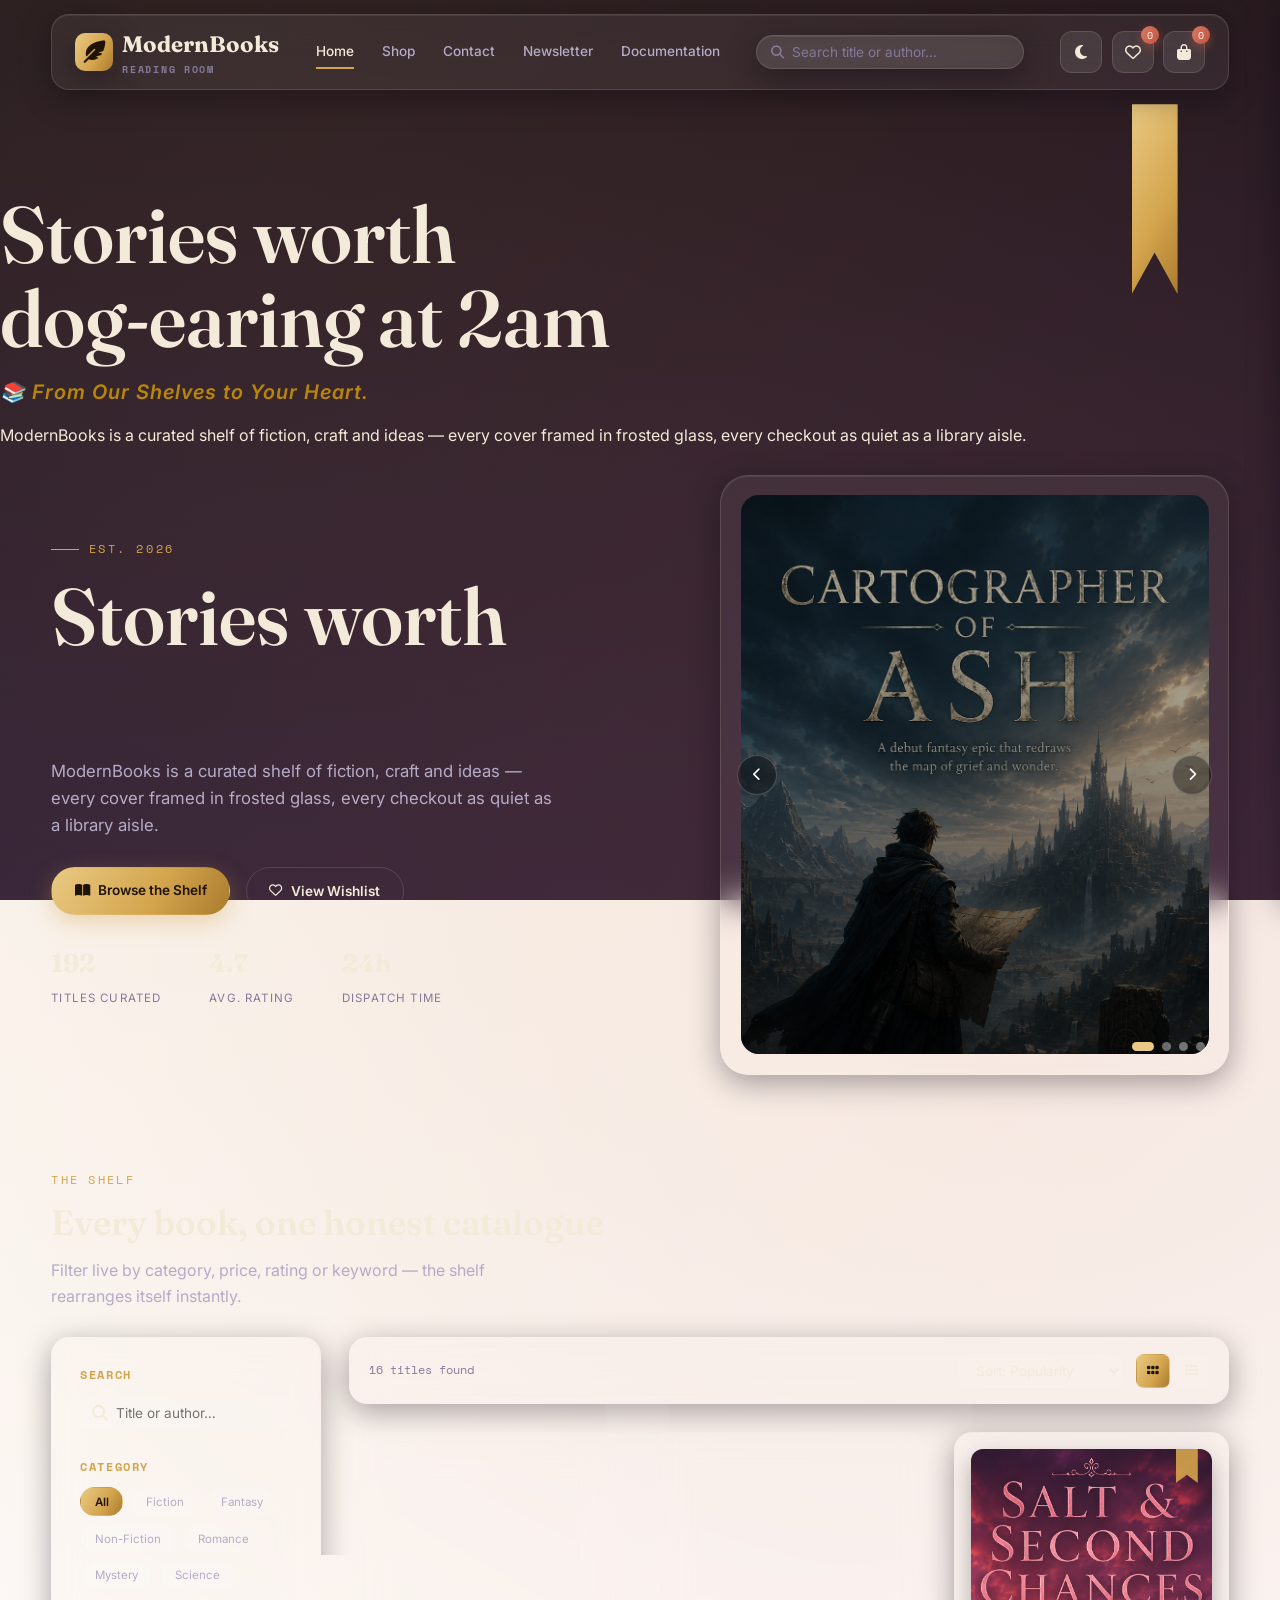
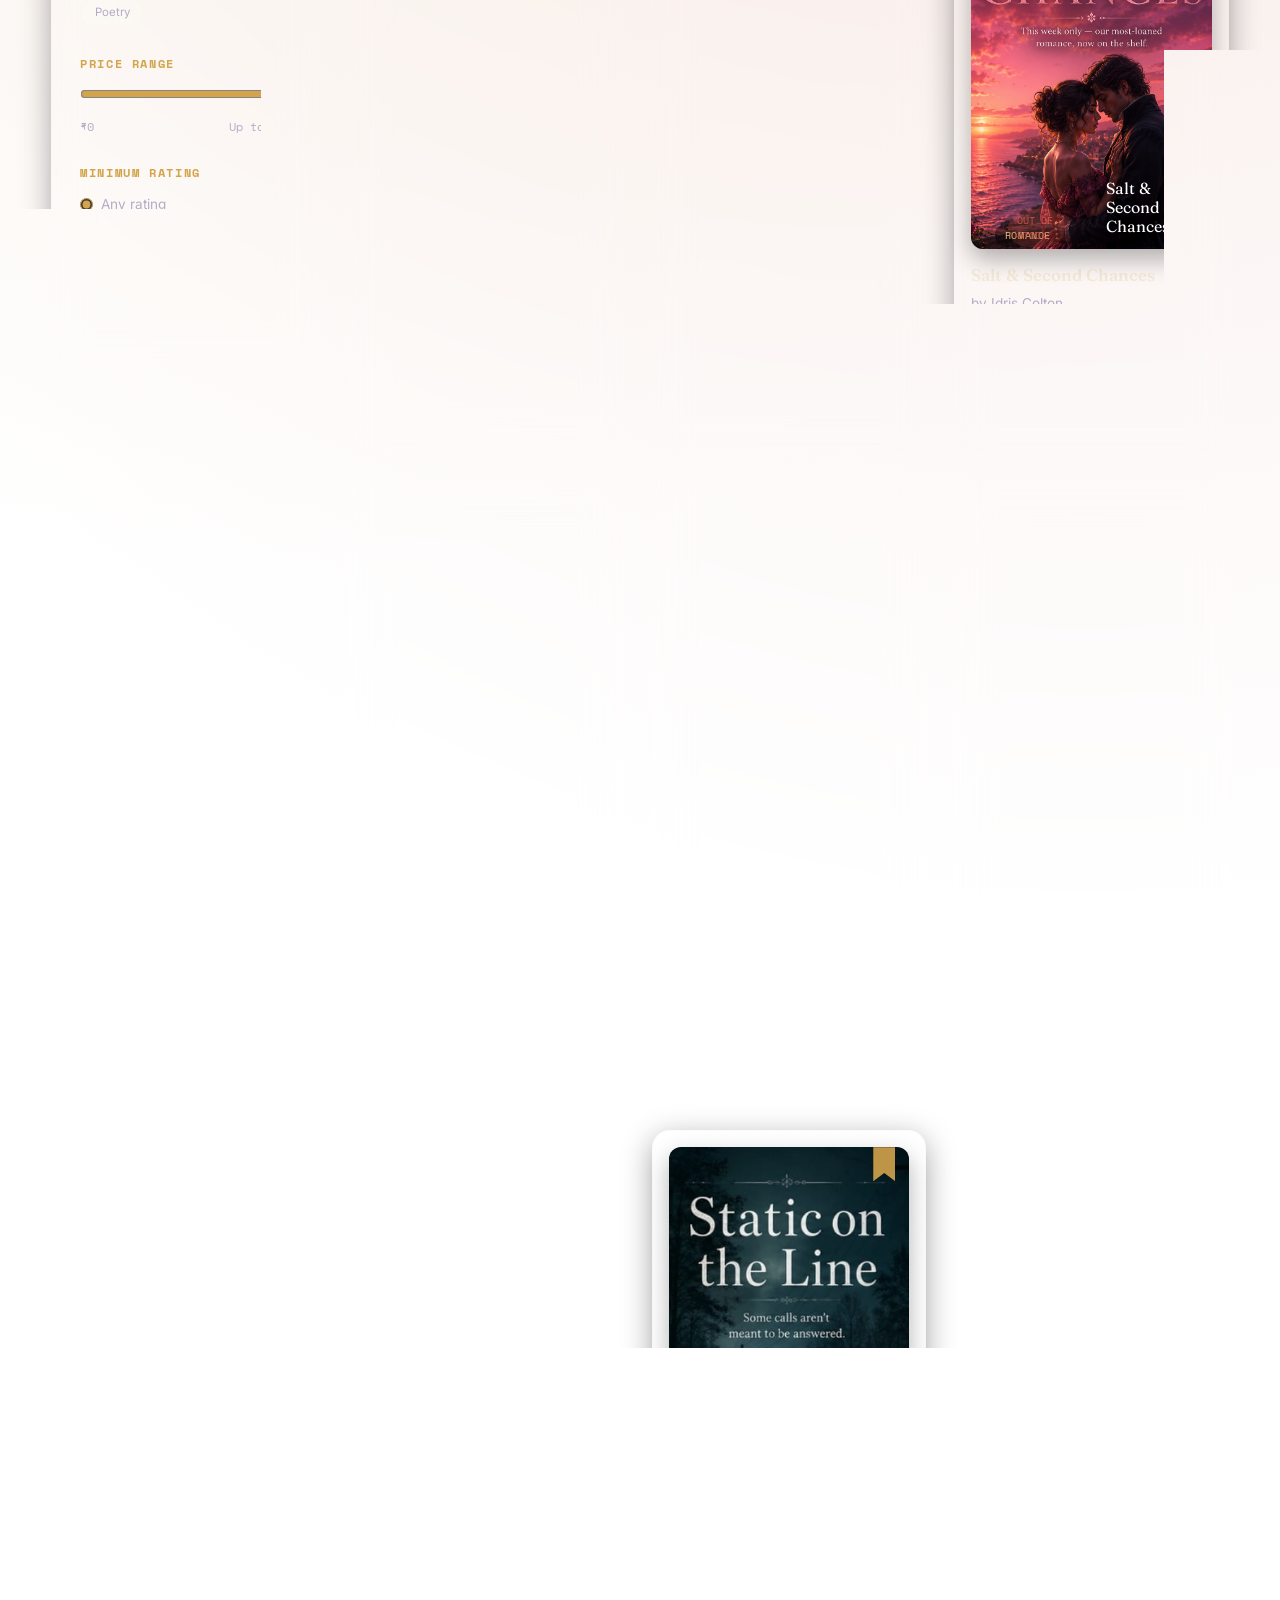
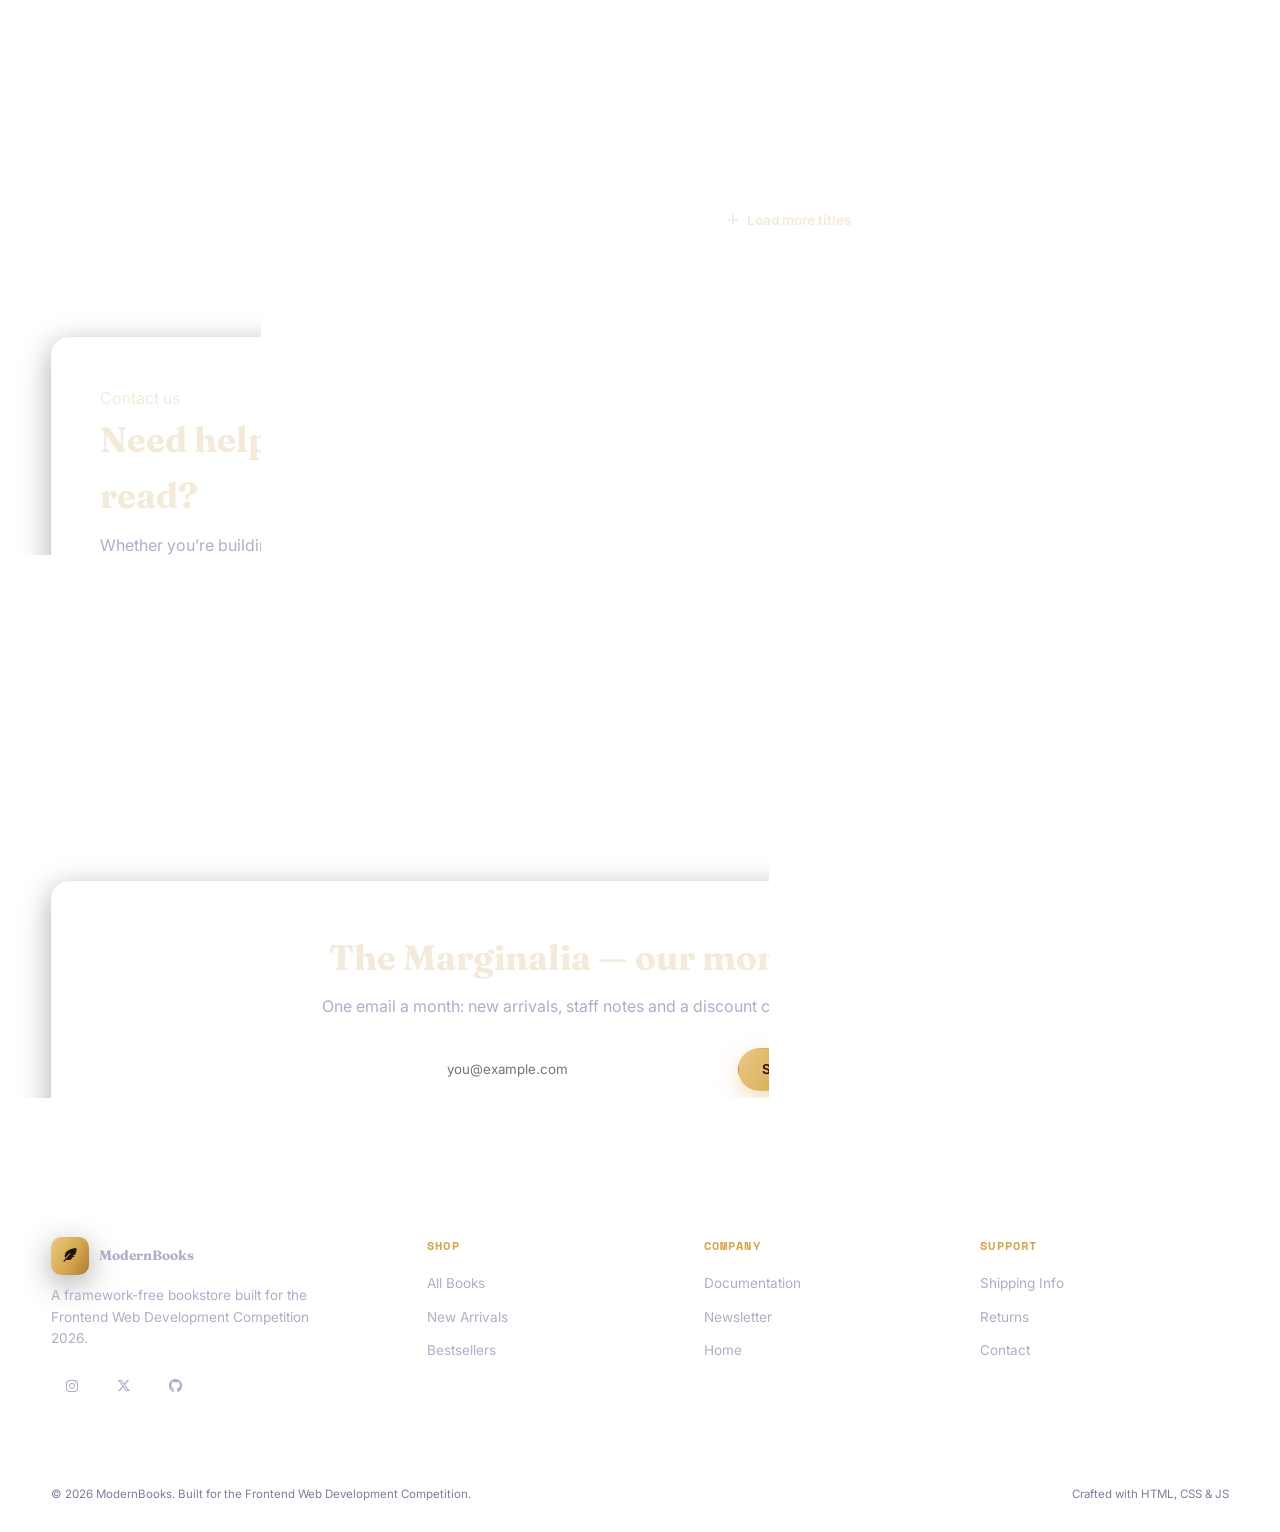
==== index.html @ f201eeb6 "Update index.html by modifying description section Removed a button and added a line break after the" ====
<!DOCTYPE html>
<html lang="en" data-theme="dark">
<head>
<meta charset="UTF-8" />
<meta name="viewport" content="width=device-width, initial-scale=1.0" />
<title>ModernBooks — Online Bookstore</title>
<meta name="description" content="ModernBooks — a glassmorphism-themed online bookstore built with HTML, CSS and JavaScript." />

<!-- Google Fonts & Font Awesome (the only permitted external assets) -->
<link rel="preconnect" href="https://fonts.googleapis.com" />
<link rel="stylesheet" href="https://cdnjs.cloudflare.com/ajax/libs/font-awesome/6.5.1/css/all.min.css" />

<link rel="stylesheet" href="css/style.css" />
<link rel="stylesheet" href="css/responsive.css" />
</head>
<body>

<!-- =========================================================
     HEADER & NAVIGATION
========================================================= -->
<header class="site-header">
  <div class="container nav-glass glass">
    <a href="index.html" class="brand">
      <span class="brand-mark"><i class="fa-solid fa-feather-pointed"></i></span>
      <span>
        ModernBooks
        <span class="brand-sub">Reading Room</span>
      </span>
    </a>

    <nav class="nav-links" aria-label="Primary">
      <a href="#hero" class="active">Home</a>
      <a href="#shop">Shop</a>
      <a href="#contact">Contact</a>
      <a href="#newsletter">Newsletter</a>
      <a href="about-project.html">Documentation</a>
    </nav>

    <form class="nav-search glass" role="search" id="navSearchForm">
      <button type="submit" aria-label="Search"><i class="fa-solid fa-magnifying-glass"></i></button>
      <input type="text" id="navSearchInput" placeholder="Search title or author…" aria-label="Search books" />
    </form>

    <div class="nav-actions">
      <button class="icon-btn" id="themeToggle" aria-label="Toggle dark or light theme" title="Toggle theme">
        <i class="fa-solid fa-moon"></i>
      </button>
      <button class="icon-btn" id="wishlistOpenBtn" aria-label="Open wishlist" title="Wishlist">
        <i class="fa-regular fa-heart"></i>
        <span class="badge-count" id="wishlistCount">0</span>
      </button>
      <button class="icon-btn" id="cartOpenBtn" aria-label="Open shopping cart" title="Cart">
        <i class="fa-solid fa-bag-shopping"></i>
        <span class="badge-count" id="cartCount">0</span>
      </button>
      <button class="hamburger" id="hamburgerBtn" aria-label="Toggle menu" aria-expanded="false">
        <span></span><span></span><span></span>
      </button>
    </div>
  </div>

  <nav class="mobile-menu glass container" id="mobileMenu" aria-label="Mobile">
    <a href="#hero">Home</a>
    <a href="#shop">Shop</a>
    <a href="#contact">Contact</a>
    <a href="#newsletter">Newsletter</a>
    <a href="about-project.html">Documentation</a>
  </nav>
</header>

<!-- =========================================================
     HERO SECTION
========================================================= -->
<section class="hero" id="hero">
  <div class="spine-ribbon" aria-hidden="true"></div>
     <div class="hero-content">
    <h1>Stories worth <br><span>dog-earing at 2am</span></h1>

    <p class="tagline">📚 From Our Shelves to Your Heart.</p>

    <p class="description">
        ModernBooks is a curated shelf of fiction, craft and ideas —
        every cover framed in frosted glass, every checkout as quiet
        as a library aisle.
    </p> <br>

</div>
  <div class="container hero-grid">
    <div class="hero-copy">
      <p class="hero-eyebrow">Est. 2026</p>
      <h1>Stories worth <span class="flip-word" id="flipWord">staying up for</span></h1>
      <p class="lede">ModernBooks is a curated shelf of fiction, craft and ideas — every cover framed in frosted glass, every checkout as quiet as a library aisle.</p>
      <div class="hero-ctas">
        <a href="#shop" class="btn btn-primary"><i class="fa-solid fa-book-open"></i> Browse the Shelf</a>
        <button class="btn btn-secondary" id="heroWishlistBtn"><i class="fa-regular fa-heart"></i> View Wishlist</button>
      </div>
      <div class="hero-stats">
        <div><strong id="statBooks">0</strong><span>Titles Curated</span></div>
        <div><strong>4.7</strong><span>Avg. Rating</span></div>
        <div><strong>24h</strong><span>Dispatch Time</span></div>
      </div>
    </div>

    <div class="hero-carousel glass" id="heroCarousel">
      <div class="carousel-track" id="carouselTrack"><!-- slides injected by script.js --></div>
      <button class="carousel-arrow prev" id="carouselPrev" aria-label="Previous slide"><i class="fa-solid fa-chevron-left"></i></button>
      <button class="carousel-arrow next" id="carouselNext" aria-label="Next slide"><i class="fa-solid fa-chevron-right"></i></button>
      <div class="carousel-dots" id="carouselDots"></div>
    </div>
  </div>
</section>

<!-- =========================================================
     SHOP — FILTERS + BOOK GRID
========================================================= -->
<section class="shop" id="shop">
  <div class="container">
    <div class="section-heading">
      <span class="eyebrow">The Shelf</span>
      <h2>Every book, one honest catalogue</h2>
      <p>Filter live by category, price, rating or keyword — the shelf rearranges itself instantly.</p>
    </div>

    <div class="shop-layout">
      <!-- FILTER SIDEBAR -->
      <aside class="filters glass" aria-label="Book filters">
        <div class="filter-group">
          <h4>Search</h4>
          <div class="filter-search">
            <i class="fa-solid fa-magnifying-glass"></i>
            <input type="text" id="filterSearch" placeholder="Title or author…" />
          </div>
        </div>

        <div class="filter-group">
          <h4>Category</h4>
          <div class="chip-list" id="categoryChips"><!-- injected --></div>
        </div>

        <div class="filter-group">
          <h4>Price Range</h4>
          <input type="range" id="priceRange" min="0" max="60" step="1" value="60" />
          <div class="range-row"><span>₹0</span><span id="priceRangeValue">Up to ₹60</span></div>
        </div>

        <div class="filter-group">
          <h4>Minimum Rating</h4>
          <div class="rating-filter" id="ratingFilter">
            <label><input type="radio" name="rating" value="0" checked /> Any rating</label>
            <label><input type="radio" name="rating" value="4" /> <span class="stars">★★★★</span>+ &amp; up</label>
            <label><input type="radio" name="rating" value="4.5" /> <span class="stars">★★★★</span>½+ &amp; up</label>
          </div>
        </div>

        <button class="btn btn-ghost btn-block" id="resetFiltersBtn"><i class="fa-solid fa-rotate-left"></i> Reset filters</button>
      </aside>

      <!-- BOOK RESULTS -->
      <div class="shop-results">
        <div class="shop-toolbar glass">
          <span class="results-count" id="resultsCount">0 titles found</span>
          <div style="display:flex; gap:0.8rem; align-items:center;">
            <select id="sortSelect" aria-label="Sort books">
              <option value="popular">Sort: Popularity</option>
              <option value="price-asc">Price: Low to High</option>
              <option value="price-desc">Price: High to Low</option>
              <option value="rating">Rating</option>
              <option value="title">Title A–Z</option>
            </select>
            <div class="view-toggle" role="group" aria-label="Grid or list view">
              <button id="gridViewBtn" class="active" aria-label="Grid view"><i class="fa-solid fa-grip"></i></button>
              <button id="listViewBtn" aria-label="List view"><i class="fa-solid fa-list"></i></button>
            </div>
          </div>
        </div>

        <div class="book-grid" id="bookGrid"><!-- book cards injected by script.js --></div>

        <div class="load-more-wrap">
          <button class="btn btn-secondary" id="loadMoreBtn"><i class="fa-solid fa-plus"></i> Load more titles</button>
        </div>
      </div>
    </div>
  </div>
</section>

<!-- =========================================================
     CONTACT US
========================================================= -->
<section class="contact-section container" id="contact">
  <div class="contact-card glass">
    <div class="contact-copy">
      <span class="eyebrow">Contact us</span>
      <h2>Need help finding your next read?</h2>
      <p>Whether you’re building a personal shelf or looking for a gift, our reading room team is happy to help.</p>
      <div class="contact-details">
        <div><i class="fa-solid fa-location-dot"></i><span>K R Puram, Bangalore</span></div>
        <div><i class="fa-solid fa-envelope"></i><span>hello@modernbooks.com</span></div>
        <div><i class="fa-solid fa-phone"></i><span>+91 98765 43210</span></div>
        <div><i class="fa-solid fa-clock"></i><span>Mon–Sat • 9am–9pm</span></div>
      </div>
    </div>

    <form class="contact-form" id="contactForm">
      <input type="text" name="name" placeholder="Your name" required />
      <input type="email" name="email" placeholder="Email address" required />
      <textarea name="message" rows="4" placeholder="Tell us what you’re looking for..." required></textarea>
      <button type="submit" class="btn btn-primary">Send message</button>
    </form>
  </div>
</section>

<!-- =========================================================
     NEWSLETTER
========================================================= -->
<section class="newsletter glass container" id="newsletter">
  <h2>The Marginalia — our monthly letter</h2>
  <p>One email a month: new arrivals, staff notes and a discount code. No spam, just paper.</p>
  <form class="newsletter-form" id="newsletterForm">
    <input type="email" required placeholder="you@example.com" aria-label="Email address" />
    <button type="submit" class="btn btn-primary">Subscribe</button>
  </form>
</section>

<!-- =========================================================
     BOOK PREVIEW MODAL
========================================================= -->
<div class="preview-backdrop" id="previewBackdrop" aria-hidden="true"></div>
<div class="preview-modal glass" id="previewModal" role="dialog" aria-modal="true" aria-labelledby="previewTitle" aria-hidden="true">
  <button class="preview-close" id="previewCloseBtn" aria-label="Close preview"><i class="fa-solid fa-xmark"></i></button>

  <div class="preview-shell">
    <div class="preview-book-wrap">
      <div class="preview-book" id="previewBook">
        <div class="preview-cover" id="previewCover">
          <span class="preview-chip">Interactive preview</span>
          <h3 id="previewTitle">Book Title</h3>
          <p id="previewAuthor">Author</p>
        </div>
        <div class="preview-page active" id="previewPage1">
          <p class="preview-label">Opening page</p>
          <h4 id="previewPageTitle1">A suspenseful start</h4>
          <p id="previewPageBody1">The chapter opens with a room, a candle, and a detail that will not stay in the past.</p>
        </div>
        <div class="preview-page" id="previewPage2">
          <p class="preview-label">Turn the page</p>
          <h4 id="previewPageTitle2">A turning point</h4>
          <p id="previewPageBody2">The tension rises as hidden motives meet the soft crackle of old floorboards.</p>
        </div>
        <div class="preview-page" id="previewPage3">
          <p class="preview-label">Final preview</p>
          <h4 id="previewPageTitle3">A memorable finish</h4>
          <p id="previewPageBody3">The closing lines leave a sense of wonder, longing and just enough mystery.</p>
        </div>
      </div>
    </div>

    <div class="preview-copy">
      <p class="eyebrow">Book flip preview</p>
      <h3 id="previewHeading">Preview your next read</h3>
      <p id="previewSummary">Tap “Turn the page” to see the story unfold in a cinematic page-turn animation.</p>
      <div class="preview-actions">
        <button class="btn btn-secondary" id="previewPrevBtn"><i class="fa-solid fa-arrow-left"></i> Previous</button>
        <button class="btn btn-primary" id="previewNextBtn"><i class="fa-solid fa-book-open"></i> Turn the page</button>
      </div>
    </div>
  </div>
</div>

<!-- =========================================================
     FOOTER
========================================================= -->
<footer class="site-footer">
  <div class="container">
    <div class="footer-grid">
      <div class="footer-brand">
        <a href="index.html" class="brand"><span class="brand-mark"><i class="fa-solid fa-feather-pointed"></i></span> ModernBooks</a>
        <p>A framework-free bookstore built for the Frontend Web Development Competition 2026.</p>
        <div class="footer-social">
          <a href="#" class="icon-btn" aria-label="Instagram"><i class="fa-brands fa-instagram"></i></a>
          <a href="#" class="icon-btn" aria-label="X / Twitter"><i class="fa-brands fa-x-twitter"></i></a>
          <a href="#" class="icon-btn" aria-label="GitHub"><i class="fa-brands fa-github"></i></a>
        </div>
      </div>
      <div>
        <h5>Shop</h5>
        <ul>
          <li><a href="#shop">All Books</a></li>
          <li><a href="#shop">New Arrivals</a></li>
          <li><a href="#shop">Bestsellers</a></li>
        </ul>
      </div>
      <div>
        <h5>Company</h5>
        <ul>
          <li><a href="about-project.html">Documentation</a></li>
          <li><a href="#newsletter">Newsletter</a></li>
          <li><a href="#hero">Home</a></li>
        </ul>
      </div>
      <div>
        <h5>Support</h5>
        <ul>
          <li><a href="#">Shipping Info</a></li>
          <li><a href="#">Returns</a></li>
          <li><a href="#">Contact</a></li>
        </ul>
      </div>
    </div>
    <div class="footer-bottom">
      <span>© 2026 ModernBooks. Built for the Frontend Web Development Competition.</span>
      <span>Crafted with HTML, CSS &amp; JS</span>
    </div>
  </div>
</footer>

<!-- =========================================================
     CART / WISHLIST DRAWER
========================================================= -->
<div class="overlay" id="overlay"></div>

<aside class="drawer glass" id="trayDrawer" aria-label="Cart and wishlist tray">
  <div class="drawer-head">
    <h3 id="drawerTitle">Your Cart</h3>
    <button class="icon-btn" id="drawerCloseBtn" aria-label="Close tray"><i class="fa-solid fa-xmark"></i></button>
  </div>
  <div class="drawer-tabs">
    <button id="cartTabBtn" class="active" data-tab="cart"><i class="fa-solid fa-bag-shopping"></i> Cart</button>
    <button id="wishlistTabBtn" data-tab="wishlist"><i class="fa-regular fa-heart"></i> Wishlist</button>
  </div>
  <div class="drawer-body" id="drawerBody"><!-- injected --></div>
  <div class="drawer-footer" id="cartFooter">
    <div class="ledger-row"><span>Subtotal</span><span id="cartSubtotal">₹0.00</span></div>
    <div class="ledger-row"><span>Discount</span><span id="cartDiscount">−₹0.00</span></div>
    <div class="ledger-row total"><span>Total</span><span id="cartTotal">₹0.00</span></div>
    <button class="btn btn-primary btn-block" id="checkoutBtn"><i class="fa-solid fa-lock"></i> Checkout</button>
  </div>
</aside>

<!-- =========================================================
     TOASTS & SCROLL TO TOP
========================================================= -->
<div class="toast-stack" id="toastStack" aria-live="polite"></div>

<button class="scroll-top" id="scrollTopBtn" aria-label="Scroll to top"><i class="fa-solid fa-arrow-up"></i></button>

<script src="js/script.js"></script>
</body>
</html>
---- css/style.css ----
/* =====================================================================
   MODERNBOOKS — style.css
   Master stylesheet: design tokens, base layout, and all components.
   Theme concept: "The Night Reading Room" — a velvety, lamplit library
   rendered in frosted glass, with a gold foil-stamped ledger accent.
   ===================================================================== */

/* ---------------------------------------------------------------------
   1. FONTS
   Fraunces  -> display serif, carries the "bookish" personality
   Inter     -> body copy, quiet and legible
   Space Mono-> utility face for prices, labels, ledger-style data
--------------------------------------------------------------------- */
@import url('https://fonts.googleapis.com/css2?family=Fraunces:opsz,wght@9..144,300;9..144,500;9..144,600;9..144,700;9..144,900&family=Inter:wght@400;500;600;700&family=Space+Mono:wght@400;700&display=swap');

/* ---------------------------------------------------------------------
   2. ROOT VARIABLES — DARK THEME (default: "Night Reading Room")
--------------------------------------------------------------------- */
:root {
  /* -- Palette -- */
  --clr-bg-0: #120c1a;
  --clr-bg-1: #1c1329;
  --clr-bg-2: #261a38;
  --clr-surface: rgba(255, 255, 255, 0.055);
  --clr-surface-strong: rgba(255, 255, 255, 0.09);
  --clr-border: rgba(243, 234, 217, 0.14);
  --clr-ink: #f3ead9;
  --clr-ink-dim: #b6abc7;
  --clr-ink-faint: #85799a;
  --clr-gold: #d3a44c;
  --clr-gold-soft: #e9c983;
  --clr-rose: #c1543f;
  --clr-teal: #5b9c92;
  --clr-danger: #d1544a;
  --clr-success: #6fae7c;

  /* -- Gradients -- */
  --grad-ambient: radial-gradient(circle at 15% 0%, rgba(211, 164, 76, 0.14), transparent 45%),
                   radial-gradient(circle at 85% 20%, rgba(193, 84, 63, 0.12), transparent 40%),
                   linear-gradient(180deg, var(--clr-bg-0), var(--clr-bg-1) 45%, var(--clr-bg-2));
  --grad-gold: linear-gradient(120deg, var(--clr-gold-soft), var(--clr-gold) 60%, #a97b2e);
  --grad-rose: linear-gradient(120deg, #d97a63, var(--clr-rose));

  /* -- Typography scale -- */
  --font-display: 'Fraunces', 'Georgia', serif;
  --font-body: 'Inter', system-ui, sans-serif;
  --font-mono: 'Space Mono', monospace;

  --fs-hero: clamp(2.6rem, 5vw + 1rem, 5rem);
  --fs-h1: clamp(2rem, 3vw + 1rem, 3rem);
  --fs-h2: clamp(1.5rem, 2vw + 0.8rem, 2.2rem);
  --fs-h3: 1.25rem;
  --fs-body: 1rem;
  --fs-small: 0.85rem;
  --fs-xs: 0.72rem;

  /* -- Spacing & shape -- */
  --space-xs: 0.5rem;
  --space-sm: 1rem;
  --space-md: 1.75rem;
  --space-lg: 3rem;
  --space-xl: 5.5rem;
  --radius-sm: 10px;
  --radius-md: 18px;
  --radius-lg: 28px;

  /* -- Glass & shadow -- */
  --glass-blur: blur(18px);
  --shadow-soft: 0 8px 30px rgba(8, 4, 14, 0.35);
  --shadow-lift: 0 18px 50px rgba(8, 4, 14, 0.5);
  --shadow-inset: inset 0 1px 0 rgba(255, 255, 255, 0.08);

  --ease-out: cubic-bezier(0.16, 1, 0.3, 1);
  --transition-base: 0.35s var(--ease-out);
}

/* ---------------------------------------------------------------------
   3. LIGHT THEME — "Reading Room by Day"
   Activated via [data-theme="light"] on <html>, toggled in script.js
--------------------------------------------------------------------- */
[data-theme='light'] {
  --clr-bg-0: #f7f0df;
  --clr-bg-1: #f2e8d0;
  --clr-bg-2: #ecdfc0;
  --clr-surface: rgba(255, 255, 255, 0.55);
  --clr-surface-strong: rgba(255, 255, 255, 0.8);
  --clr-border: rgba(42, 30, 20, 0.14);
  --clr-ink: #251a2e;
  --clr-ink-dim: #5d5268;
  --clr-ink-faint: #85799a;
  --clr-gold: #a97b2e;
  --clr-gold-soft: #c99a44;
  --clr-rose: #a3402c;
  --clr-teal: #386962;
  --grad-ambient: radial-gradient(circle at 15% 0%, rgba(169, 123, 46, 0.16), transparent 45%),
                   radial-gradient(circle at 85% 20%, rgba(163, 64, 44, 0.12), transparent 40%),
                   linear-gradient(180deg, var(--clr-bg-0), var(--clr-bg-1) 45%, var(--clr-bg-2));
  --shadow-soft: 0 8px 30px rgba(90, 70, 40, 0.15);
  --shadow-lift: 0 18px 50px rgba(90, 70, 40, 0.22);
  --shadow-inset: inset 0 1px 0 rgba(255, 255, 255, 0.6);
}

/* ---------------------------------------------------------------------
   4. RESET & BASE
--------------------------------------------------------------------- */
*, *::before, *::after { box-sizing: border-box; margin: 0; padding: 0; }

html { scroll-behavior: smooth; }

@media (prefers-reduced-motion: reduce) {
  html { scroll-behavior: auto; }
  *, *::before, *::after { animation-duration: 0.001ms !important; animation-iteration-count: 1 !important; transition-duration: 0.001ms !important; }
}

body {
  font-family: var(--font-body);
  background: var(--grad-ambient) fixed;
  color: var(--clr-ink);
  min-height: 100vh;
  line-height: 1.6;
  transition: background var(--transition-base), color var(--transition-base);
  overflow-x: hidden;
}

img { max-width: 100%; display: block; }
a { color: inherit; text-decoration: none; }
ul { list-style: none; }
button, input, select { font-family: inherit; color: inherit; }
button { cursor: pointer; }

:focus-visible {
  outline: 2px solid var(--clr-gold-soft);
  outline-offset: 3px;
  border-radius: 4px;
}

.container {
  width: min(1280px, 92vw);
  margin-inline: auto;
}

.section-heading {
  display: flex;
  flex-direction: column;
  gap: 0.4rem;
  margin-bottom: var(--space-md);
}

.section-heading .eyebrow {
  font-family: var(--font-mono);
  font-size: var(--fs-xs);
  letter-spacing: 0.2em;
  text-transform: uppercase;
  color: var(--clr-gold);
}

.section-heading h2 {
  font-family: var(--font-display);
  font-size: var(--fs-h2);
  font-weight: 600;
}

.section-heading p { color: var(--clr-ink-dim); max-width: 46ch; }

/* ---------------------------------------------------------------------
   5. GLASS CARD — reusable frosted-glass wrapper
--------------------------------------------------------------------- */
.glass {
  background: var(--clr-surface);
  backdrop-filter: var(--glass-blur);
  -webkit-backdrop-filter: var(--glass-blur);
  border: 1px solid var(--clr-border);
  border-radius: var(--radius-md);
  box-shadow: var(--shadow-soft), var(--shadow-inset);
}

/* ---------------------------------------------------------------------
   6. BUTTONS
--------------------------------------------------------------------- */
.btn {
  display: inline-flex;
  align-items: center;
  justify-content: center;
  gap: 0.5rem;
  padding: 0.75rem 1.4rem;
  border-radius: 999px;
  font-family: var(--font-body);
  font-weight: 600;
  font-size: var(--fs-small);
  border: 1px solid transparent;
  transition: transform var(--transition-base), box-shadow var(--transition-base), background var(--transition-base);
  white-space: nowrap;
}
.btn:active { transform: scale(0.96); }

.btn-primary {
  background: var(--grad-gold);
  color: #201304;
  box-shadow: 0 8px 22px rgba(211, 164, 76, 0.35);
}
.btn-primary:hover { transform: translateY(-2px); box-shadow: 0 14px 30px rgba(211, 164, 76, 0.45); }

.btn-secondary {
  background: transparent;
  border-color: var(--clr-border);
  color: var(--clr-ink);
}
.btn-secondary:hover { background: var(--clr-surface-strong); transform: translateY(-2px); }

.btn-ghost {
  background: var(--clr-surface);
  border-color: var(--clr-border);
  color: var(--clr-ink-dim);
  padding: 0.6rem 1rem;
}
.btn-ghost:hover { color: var(--clr-ink); }

.btn-block { width: 100%; }
.btn-sm { padding: 0.5rem 0.9rem; font-size: var(--fs-xs); }

/* ---------------------------------------------------------------------
   7. HEADER & NAVIGATION
--------------------------------------------------------------------- */
.site-header {
  position: sticky;
  top: 0;
  z-index: 500;
  padding-block: 0.9rem;
}

.nav-glass {
  display: flex;
  align-items: center;
  justify-content: space-between;
  gap: var(--space-md);
  padding: 0.7rem 1.4rem;
}

.brand {
  display: flex;
  align-items: center;
  gap: 0.6rem;
  font-family: var(--font-display);
  font-size: 1.4rem;
  font-weight: 700;
}

.brand .brand-mark {
  width: 38px;
  height: 38px;
  border-radius: 10px;
  background: var(--grad-gold);
  display: grid;
  place-items: center;
  color: #201304;
  box-shadow: var(--shadow-soft);
}

.brand .brand-sub {
  display: block;
  font-family: var(--font-mono);
  font-size: 0.6rem;
  letter-spacing: 0.18em;
  color: var(--clr-ink-faint);
  text-transform: uppercase;
}

.nav-links {
  display: flex;
  gap: var(--space-md);
  font-size: var(--fs-small);
  font-weight: 500;
}

.nav-links a {
  position: relative;
  color: var(--clr-ink-dim);
  transition: color var(--transition-base);
}
.nav-links a::after {
  content: '';
  position: absolute;
  left: 0; bottom: -6px;
  width: 0; height: 2px;
  background: var(--clr-gold);
  transition: width var(--transition-base);
}
.nav-links a:hover,
.nav-links a.active { color: var(--clr-ink); }
.nav-links a:hover::after,
.nav-links a.active::after { width: 100%; }

.nav-search {
  display: flex;
  align-items: center;
  gap: 0.5rem;
  padding: 0.5rem 0.9rem;
  border-radius: 999px;
  background: var(--clr-surface-strong);
  border: 1px solid var(--clr-border);
  min-width: 200px;
}
.nav-search input {
  background: transparent;
  border: none;
  outline: none;
  color: var(--clr-ink);
  font-size: var(--fs-small);
  width: 100%;
}
.nav-search input::placeholder { color: var(--clr-ink-faint); }
.nav-search button { background: none; border: none; color: var(--clr-ink-faint); }

.nav-actions { display: flex; align-items: center; gap: 0.6rem; }

.icon-btn {
  position: relative;
  width: 42px; height: 42px;
  border-radius: 12px;
  display: grid;
  place-items: center;
  background: var(--clr-surface-strong);
  border: 1px solid var(--clr-border);
  color: var(--clr-ink);
  font-size: 1rem;
  transition: transform var(--transition-base), background var(--transition-base);
}
.icon-btn:hover { transform: translateY(-2px); background: var(--clr-surface); }

.badge-count {
  position: absolute;
  top: -6px; right: -6px;
  min-width: 18px; height: 18px;
  border-radius: 999px;
  background: var(--grad-rose);
  color: #fff;
  font-family: var(--font-mono);
  font-size: 0.62rem;
  display: grid;
  place-items: center;
  padding: 0 4px;
  box-shadow: 0 4px 10px rgba(193, 84, 63, 0.45);
}

.hamburger {
  display: none;
  flex-direction: column;
  gap: 5px;
  width: 42px; height: 42px;
  border-radius: 12px;
  background: var(--clr-surface-strong);
  border: 1px solid var(--clr-border);
  align-items: center;
  justify-content: center;
}
.hamburger span {
  display: block;
  width: 20px; height: 2px;
  background: var(--clr-ink);
  transition: transform var(--transition-base), opacity var(--transition-base);
}
.hamburger.open span:nth-child(1) { transform: translateY(7px) rotate(45deg); }
.hamburger.open span:nth-child(2) { opacity: 0; }
.hamburger.open span:nth-child(3) { transform: translateY(-7px) rotate(-45deg); }

.mobile-menu {
  display: none;
  flex-direction: column;
  gap: var(--space-sm);
  padding: var(--space-md);
  margin-top: 0.6rem;
}
.mobile-menu.open { display: flex; }
.mobile-menu a { padding: 0.5rem 0; border-bottom: 1px solid var(--clr-border); }

/* ---------------------------------------------------------------------
   8. HERO — includes the signature "spine ribbon" scroll marker
--------------------------------------------------------------------- */
.hero {
  position: relative;
  padding-block: var(--space-xl) var(--space-lg);
  overflow: hidden;
}
.tagline{
    font-size: 20px;
    color: #b8860b;
    font-style: italic;
    font-weight: 600;
    margin: 15px 0;
    letter-spacing: 1px;
}

.spine-ribbon {
  position: absolute;
  top: 0; right: 8%;
  width: 46px;
  height: 190px;
  background: var(--grad-gold);
  clip-path: polygon(0 0, 100% 0, 100% 100%, 50% 78%, 0 100%);
  box-shadow: var(--shadow-lift);
  animation: ribbonSway 6s var(--ease-out) infinite;
  transform-origin: top center;
}
@keyframes ribbonSway {
  0%, 100% { transform: rotate(-2deg); }
  50% { transform: rotate(2deg); }
}

.hero-grid {
  display: grid;
  grid-template-columns: 1.1fr 0.9fr;
  gap: var(--space-lg);
  align-items: center;
}

.hero-eyebrow {
  font-family: var(--font-mono);
  font-size: var(--fs-xs);
  letter-spacing: 0.22em;
  text-transform: uppercase;
  color: var(--clr-gold);
  display: flex;
  align-items: center;
  gap: 0.6rem;
  margin-bottom: var(--space-sm);
}
.hero-eyebrow::before {
  content: '';
  width: 28px; height: 1px;
  background: var(--clr-gold);
}

.hero h1 {
  font-family: var(--font-display);
  font-size: var(--fs-hero);
  font-weight: 600;
  line-height: 1.05;
  margin-bottom: var(--space-sm);
}

.hero h1 .flip-word {
  display: inline-block;
  color: var(--clr-gold);
  font-style: italic;
  font-weight: 500;
  position: relative;
}

.hero p.lede {
  color: var(--clr-ink-dim);
  max-width: 46ch;
  font-size: 1.05rem;
  margin-bottom: var(--space-md);
}

.hero-ctas { display: flex; gap: 1rem; flex-wrap: wrap; margin-bottom: var(--space-md); }

.hero-stats {
  display: flex;
  gap: var(--space-lg);
}
.hero-stats div strong {
  display: block;
  font-family: var(--font-display);
  font-size: 1.6rem;
  color: var(--clr-ink);
}
.hero-stats div span {
  font-size: var(--fs-xs);
  color: var(--clr-ink-faint);
  text-transform: uppercase;
  letter-spacing: 0.1em;
}

/* Hero carousel */
.hero-carousel {
  position: relative;
  height: 600px;
  border-radius: var(--radius-lg);
  overflow: hidden;
  padding: 1.2rem;
}

.carousel-track {
  position: relative;
  height: 100%;
  width: 100%;
}

.carousel-slide {
  position: absolute;
  inset: 0;
  display: flex;
  flex-direction: column;
  justify-content: flex-end;
  padding: var(--space-md);
  border-radius: var(--radius-md);
  opacity: 0;
  transform: scale(1.04);
  transition: opacity 0.8s var(--ease-out), transform 0.8s var(--ease-out);
  pointer-events: none;
  overflow: hidden;
}
.carousel-slide::before {
  content: '';
  position: absolute;
  inset: 0;
  background: linear-gradient(180deg, rgba(0,0,0,0.16), rgba(0,0,0,0.72));
  pointer-events: none;
  z-index: 1;
}
.carousel-slide img.carousel-image {
  position: absolute;
  inset: 0;
  width: 100%;
  height: 100%;
  object-fit: cover;
  z-index: 0;
}
.carousel-slide.active { opacity: 1; transform: scale(1); pointer-events: auto; }

.carousel-slide .promo-tag {
  align-self: flex-start;
  font-family: var(--font-mono);
  font-size: var(--fs-xs);
  background: rgba(0,0,0,0.35);
  color: var(--clr-gold-soft);
  padding: 0.3rem 0.7rem;
  border-radius: 999px;
  margin-bottom: auto;
}

.carousel-slide h3 {
  font-family: var(--font-display);
  font-size: 1.8rem;
  color: #fff;
  text-shadow: 0 4px 20px rgba(0,0,0,0.5);
}
.carousel-slide p { color: rgba(255,255,255,0.85); font-size: var(--fs-small); max-width: 34ch; }

.carousel-dots {
  position: absolute;
  bottom: 1.4rem; right: 1.4rem;
  display: flex;
  gap: 0.5rem;
  z-index: 5;
}
.carousel-dots button {
  width: 9px; height: 9px;
  border-radius: 50%;
  background: rgba(255,255,255,0.4);
  border: none;
}
.carousel-dots button.active { background: var(--clr-gold-soft); width: 22px; border-radius: 6px; }

.carousel-arrow {
  position: absolute;
  top: 50%; translate: 0 -50%;
  width: 40px; height: 40px;
  border-radius: 50%;
  background: rgba(0,0,0,0.35);
  color: #fff;
  border: 1px solid rgba(255,255,255,0.2);
  display: grid;
  place-items: center;
  z-index: 5;
}
.carousel-arrow.prev { left: 1rem; }
.carousel-arrow.next { right: 1rem; }
.carousel-arrow:hover { background: rgba(0,0,0,0.55); }

/* ---------------------------------------------------------------------
   9. SHOP SECTION — filters + book grid
--------------------------------------------------------------------- */
.shop {
  padding-block: var(--space-lg);
}

.shop-layout {
  display: grid;
  grid-template-columns: 270px 1fr;
  gap: var(--space-md);
  align-items: start;
}

.filters {
  position: sticky;
  top: 100px;
  padding: var(--space-md);
  display: flex;
  flex-direction: column;
  gap: var(--space-md);
}

.filter-group h4 {
  font-family: var(--font-mono);
  font-size: var(--fs-xs);
  letter-spacing: 0.14em;
  text-transform: uppercase;
  color: var(--clr-gold);
  margin-bottom: 0.7rem;
}

.filter-search {
  display: flex;
  align-items: center;
  gap: 0.5rem;
  background: var(--clr-surface-strong);
  border: 1px solid var(--clr-border);
  border-radius: 10px;
  padding: 0.5rem 0.7rem;
}
.filter-search input { background: none; border: none; outline: none; width: 100%; font-size: var(--fs-small); }

.chip-list { display: flex; flex-wrap: wrap; gap: 0.5rem; }
.chip {
  padding: 0.4rem 0.85rem;
  border-radius: 999px;
  font-size: var(--fs-xs);
  border: 1px solid var(--clr-border);
  background: var(--clr-surface-strong);
  color: var(--clr-ink-dim);
  transition: var(--transition-base);
}
.chip:hover { color: var(--clr-ink); }
.chip.active { background: var(--grad-gold); color: #201304; border-color: transparent; font-weight: 600; }

.range-row { display: flex; justify-content: space-between; font-family: var(--font-mono); font-size: var(--fs-xs); color: var(--clr-ink-dim); margin-top: 0.5rem; }

input[type='range'] {
  width: 100%;
  accent-color: var(--clr-gold);
}

.rating-filter { display: flex; flex-direction: column; gap: 0.4rem; }
.rating-filter label { display: flex; align-items: center; gap: 0.5rem; font-size: var(--fs-small); color: var(--clr-ink-dim); cursor: pointer; }
.rating-filter input { accent-color: var(--clr-gold); }
.rating-filter .stars { color: var(--clr-gold); font-size: 0.75rem; }

.shop-toolbar {
  display: flex;
  align-items: center;
  justify-content: space-between;
  padding: 0.9rem 1.2rem;
  margin-bottom: var(--space-md);
  flex-wrap: wrap;
  gap: 0.8rem;
}
.shop-toolbar select {
  background: var(--clr-surface-strong);
  border: 1px solid var(--clr-border);
  border-radius: 10px;
  padding: 0.5rem 0.8rem;
  font-size: var(--fs-small);
}
.results-count { font-family: var(--font-mono); font-size: var(--fs-xs); color: var(--clr-ink-faint); }

.view-toggle { display: flex; gap: 0.3rem; }
.view-toggle button {
  width: 34px; height: 34px;
  border-radius: 8px;
  border: 1px solid var(--clr-border);
  background: var(--clr-surface-strong);
  display: grid; place-items: center;
}
.view-toggle button.active { background: var(--grad-gold); color: #201304; }

.book-grid {
  display: grid;
  grid-template-columns: repeat(auto-fill, minmax(230px, 1fr));
  gap: var(--space-md);
}
.book-grid.list-view { grid-template-columns: 1fr; }

/* Book card — the "shelved book" object, folded-corner bookmark = signature motif echoed */
.book-card {
  position: relative;
  display: flex;
  flex-direction: column;
  padding: 1rem;
  transition: transform var(--transition-base), box-shadow var(--transition-base), filter var(--transition-base);
  animation: cardIn 0.5s var(--ease-out) both;
  transform-style: preserve-3d;
  cursor: pointer;
}
.book-card:hover {
  transform: translateY(-8px) rotateX(6deg) rotateY(-8deg);
  box-shadow: var(--shadow-lift);
  filter: saturate(1.08);
}
.book-card.is-activated {
  transform: translateY(-6px) translateX(8px) rotateY(-12deg) scale(1.01);
}
.book-card::before {
  content: '';
  position: absolute;
  inset: 0;
  border-radius: inherit;
  background: linear-gradient(135deg, rgba(255,255,255,0.12), transparent 45%);
  pointer-events: none;
  opacity: 0.7;
}

@keyframes cardIn {
  from { opacity: 0; transform: translateY(16px); }
  to { opacity: 1; transform: translateY(0); }
}

.book-cover {
  position: relative;
  border-radius: 12px;
  height: 400px;
  display: flex;
  align-items: flex-end;
  padding: 0.8rem;
  margin-bottom: 0.8rem;
  overflow: hidden;
  box-shadow: 0 10px 25px rgba(0,0,0,0.3);
  transition: transform 0.35s var(--ease-out), box-shadow 0.35s var(--ease-out);
}
.book-cover::before {
  content: '';
  position: absolute;
  inset: 0;
  background: linear-gradient(180deg, rgba(0,0,0,0.06), rgba(0,0,0,0.55));
  pointer-events: none;
  z-index: 0;
}
.book-cover img.book-cover-image {
  position: absolute;
  inset: 0;
  width: 100%;
  height: 100%;
  object-fit: cover;
  z-index: 0;
}
.book-card:hover .book-cover {
  transform: translateZ(12px) rotate(-2deg);
  box-shadow: 0 16px 40px rgba(0,0,0,0.35);
}
.book-card.is-activated .book-cover {
  transform: translateX(12px) rotate(-6deg) scale(1.03);
}
.book-cover::after {
  content: '';
  position: absolute;
  top: 0; right: 14px;
  width: 22px; height: 34px;
  background: var(--clr-gold);
  clip-path: polygon(0 0, 100% 0, 100% 100%, 50% 76%, 0 100%);
  opacity: 0.9;
  z-index: 1;
}
.book-cover .book-category,
.book-cover .stock-flag,
.book-cover .cover-title {
  position: relative;
  z-index: 2;
}
.book-cover .cover-title {
  font-family: var(--font-display);
  color: #fff;
  font-size: 1rem;
  line-height: 1.2;
  text-shadow: 0 3px 12px rgba(0,0,0,0.6);
}

.book-category {
  position: absolute;
  top: 0.7rem; left: 0.7rem;
  background: rgba(0,0,0,0.4);
  color: var(--clr-gold-soft);
  font-family: var(--font-mono);
  font-size: 0.62rem;
  letter-spacing: 0.06em;
  padding: 0.25rem 0.6rem;
  border-radius: 999px;
  text-transform: uppercase;
}

.stock-flag {
  position: absolute;
  top: 0.7rem; right: 2.6rem;
  font-family: var(--font-mono);
  font-size: 0.6rem;
  padding: 0.25rem 0.55rem;
  border-radius: 999px;
  text-transform: uppercase;
}
.stock-flag.in { background: rgba(111, 174, 124, 0.2); color: var(--clr-success); }
.stock-flag.out { background: rgba(209, 84, 74, 0.2); color: var(--clr-danger); }

.book-info { flex: 1; display: flex; flex-direction: column; gap: 0.3rem; }
.book-title { font-family: var(--font-display); font-size: 1.05rem; font-weight: 600; }
.book-author { font-size: var(--fs-small); color: var(--clr-ink-dim); }

.book-rating { display: flex; align-items: center; gap: 0.4rem; margin-top: 0.2rem; }
.book-rating .stars { color: var(--clr-gold); font-size: 0.8rem; letter-spacing: 1px; cursor: pointer; }
.book-rating .stars i { transition: transform 0.15s; }
.book-rating .stars i:hover { transform: scale(1.2); }
.book-rating .count { font-size: var(--fs-xs); color: var(--clr-ink-faint); }

.book-price { display: flex; align-items: baseline; gap: 0.5rem; margin-top: 0.4rem; font-family: var(--font-mono); }
.book-price .now { font-size: 1.05rem; color: var(--clr-gold); font-weight: 700; }
.book-price .was { font-size: var(--fs-xs); color: var(--clr-ink-faint); text-decoration: line-through; }
.book-price .off { font-size: var(--fs-xs); background: rgba(193, 84, 63, 0.18); color: var(--clr-rose); padding: 0.1rem 0.4rem; border-radius: 6px; }

.book-actions { display: flex; gap: 0.5rem; margin-top: 0.9rem; }
.book-actions .btn { flex: 1; padding: 0.6rem 0.6rem; font-size: 0.78rem; }
.book-actions .icon-btn { flex: 0 0 auto; width: 40px; height: 40px; }
.icon-btn.active { color: var(--clr-rose); }

.empty-state {
  grid-column: 1 / -1;
  text-align: center;
  padding: var(--space-xl) var(--space-sm);
  color: var(--clr-ink-faint);
}
.empty-state i { font-size: 2rem; margin-bottom: 0.6rem; color: var(--clr-gold); }

.load-more-wrap { text-align: center; margin-top: var(--space-lg); }

/* ---------------------------------------------------------------------
   10. BOOK PREVIEW MODAL / FLIP EFFECT
--------------------------------------------------------------------- */
.preview-backdrop {
  position: fixed;
  inset: 0;
  background: rgba(7, 5, 10, 0.72);
  backdrop-filter: blur(8px);
  opacity: 0;
  pointer-events: none;
  transition: opacity var(--transition-base);
  z-index: 1000;
}
.preview-backdrop.open { opacity: 1; pointer-events: auto; }

.preview-modal {
  position: fixed;
  inset: 5vh 5vw;
  z-index: 1100;
  border-radius: 28px;
  padding: 1.4rem;
  display: none;
  align-items: center;
  justify-content: center;
}
.preview-modal.open { display: flex; }

.preview-shell {
  width: min(100%, 1040px);
  display: grid;
  grid-template-columns: 1.1fr 0.9fr;
  gap: var(--space-lg);
  align-items: center;
}
.preview-book-wrap {
  display: grid;
  place-items: center;
  perspective: 1400px;
}
.preview-book {
  position: relative;
  width: min(100%, 360px);
  height: 460px;
  transform-style: preserve-3d;
  transition: transform 0.7s var(--ease-out);
}
.preview-book.is-open { transform: rotateY(-24deg) translateX(18px); }
.preview-cover,
.preview-page {
  position: absolute;
  inset: 0;
  border-radius: 24px;
  backface-visibility: hidden;
  box-shadow: 0 20px 60px rgba(0,0,0,0.28);
}
.preview-cover {
  background: linear-gradient(135deg, #1f2430, #0f1624);
  color: #fff;
  padding: 2rem;
  display: flex;
  flex-direction: column;
  justify-content: flex-end;
  gap: 0.6rem;
}
.preview-chip {
  align-self: flex-start;
  font-family: var(--font-mono);
  font-size: 0.64rem;
  letter-spacing: 0.2em;
  text-transform: uppercase;
  background: rgba(255,255,255,0.16);
  padding: 0.35rem 0.65rem;
  border-radius: 999px;
}
.preview-cover h3 {
  font-family: var(--font-display);
  font-size: 1.6rem;
  line-height: 1.1;
}
.preview-cover p { color: rgba(255,255,255,0.8); }
.preview-page {
  background: linear-gradient(140deg, rgba(255,255,255,0.97), rgba(246,236,219,0.95));
  color: var(--clr-ink);
  padding: 1.4rem;
  display: flex;
  flex-direction: column;
  justify-content: center;
  transform: rotateY(180deg);
  opacity: 0;
  transition: opacity 0.4s ease, transform 0.4s ease;
}
.preview-page.active {
  opacity: 1;
  transform: rotateY(0deg);
  box-shadow: 0 16px 40px rgba(0,0,0,0.2);
}
.preview-page .preview-label {
  font-family: var(--font-mono);
  font-size: 0.65rem;
  text-transform: uppercase;
  letter-spacing: 0.16em;
  color: var(--clr-gold);
  margin-bottom: 0.7rem;
}
.preview-page h4 {
  font-family: var(--font-display);
  font-size: 1.2rem;
  margin-bottom: 0.5rem;
}
.preview-page p { color: var(--clr-ink-dim); }
.preview-close {
  position: absolute;
  top: 1rem;
  right: 1rem;
  width: 40px;
  height: 40px;
  border-radius: 50%;
  border: 1px solid var(--clr-border);
  background: var(--clr-surface-strong);
  color: var(--clr-ink);
}
.preview-copy { display: flex; flex-direction: column; gap: 0.8rem; }
.preview-copy .eyebrow {
  font-family: var(--font-mono);
  font-size: var(--fs-xs);
  letter-spacing: 0.2em;
  text-transform: uppercase;
  color: var(--clr-gold);
}
.preview-copy h3 {
  font-family: var(--font-display);
  font-size: 1.6rem;
}
.preview-copy p { color: var(--clr-ink-dim); }
.preview-actions { display: flex; gap: 0.8rem; flex-wrap: wrap; margin-top: 0.5rem; }

/* ---------------------------------------------------------------------
   10. CART / WISHLIST DRAWER (ledger-styled slide-in tray)
--------------------------------------------------------------------- */
.overlay {
  position: fixed; inset: 0;
  background: rgba(8, 4, 14, 0.55);
  backdrop-filter: blur(3px);
  opacity: 0;
  pointer-events: none;
  transition: opacity var(--transition-base);
  z-index: 800;
}
.overlay.open { opacity: 1; pointer-events: auto; }

.drawer {
  position: fixed;
  top: 0; right: 0;
  height: 100%;
  width: min(420px, 92vw);
  transform: translateX(100%);
  transition: transform var(--transition-base);
  z-index: 900;
  display: flex;
  flex-direction: column;
  border-radius: 0;
  border-left: 1px solid var(--clr-border);
}
.drawer.open { transform: translateX(0); }

.drawer-head {
  display: flex;
  align-items: center;
  justify-content: space-between;
  padding: 1.2rem 1.4rem;
  border-bottom: 1px solid var(--clr-border);
}
.drawer-head h3 { font-family: var(--font-display); font-size: 1.3rem; }
.drawer-tabs { display: flex; gap: 0.4rem; padding: 0.8rem 1.4rem 0; }
.drawer-tabs button {
  flex: 1;
  padding: 0.5rem;
  border-radius: 8px;
  font-size: var(--fs-xs);
  text-transform: uppercase;
  letter-spacing: 0.05em;
  background: var(--clr-surface-strong);
  border: 1px solid var(--clr-border);
  color: var(--clr-ink-dim);
}
.drawer-tabs button.active { background: var(--grad-gold); color: #201304; font-weight: 700; }

.drawer-body {
  flex: 1;
  overflow-y: auto;
  padding: 1.2rem 1.4rem;
  display: flex;
  flex-direction: column;
  gap: 0.9rem;
}

.tray-item {
  display: grid;
  grid-template-columns: 56px 1fr auto;
  gap: 0.8rem;
  align-items: center;
  padding: 0.7rem;
  border-radius: 12px;
  background: var(--clr-surface-strong);
  border: 1px solid var(--clr-border);
}
.tray-item .mini-cover {
  width: 56px; height: 72px;
  border-radius: 6px;
  display: grid;
  place-items: center;
  color: #fff;
  font-family: var(--font-display);
  font-size: 0.7rem;
  text-align: center;
  padding: 0.2rem;
}
.tray-item .tray-title { font-size: var(--fs-small); font-weight: 600; }
.tray-item .tray-price { font-family: var(--font-mono); font-size: var(--fs-xs); color: var(--clr-gold); }
.tray-item .tray-remove { color: var(--clr-ink-faint); background: none; border: none; }
.tray-item .tray-remove:hover { color: var(--clr-danger); }

.qty-stepper { display: flex; align-items: center; gap: 0.5rem; margin-top: 0.3rem; }
.qty-stepper button {
  width: 22px; height: 22px;
  border-radius: 6px;
  background: var(--clr-bg-2);
  border: 1px solid var(--clr-border);
  font-size: 0.75rem;
}
.qty-stepper span { font-family: var(--font-mono); font-size: var(--fs-xs); }

.drawer-footer {
  padding: 1.2rem 1.4rem 1.6rem;
  border-top: 1px solid var(--clr-border);
  display: flex;
  flex-direction: column;
  gap: 0.6rem;
}
.ledger-row { display: flex; justify-content: space-between; font-size: var(--fs-small); color: var(--clr-ink-dim); }
.ledger-row.total { font-family: var(--font-mono); font-size: 1.1rem; color: var(--clr-ink); font-weight: 700; padding-top: 0.5rem; border-top: 1px dashed var(--clr-border); }

.empty-tray { text-align: center; padding: var(--space-lg) var(--space-sm); color: var(--clr-ink-faint); }
.empty-tray i { font-size: 1.8rem; color: var(--clr-gold); margin-bottom: 0.5rem; }

/* ---------------------------------------------------------------------
   11. TOAST NOTIFICATIONS
--------------------------------------------------------------------- */
.toast-stack {
  position: fixed;
  bottom: 1.5rem; left: 50%;
  translate: -50% 0;
  display: flex;
  flex-direction: column;
  gap: 0.6rem;
  z-index: 1000;
  width: min(360px, 90vw);
}

.toast {
  display: flex;
  align-items: center;
  gap: 0.7rem;
  padding: 0.8rem 1rem;
  border-radius: 12px;
  animation: toastIn 0.4s var(--ease-out), toastOut 0.4s var(--ease-out) 2.6s forwards;
}
.toast i { font-size: 1.1rem; color: var(--clr-gold); }
.toast.success i { color: var(--clr-success); }
.toast.error i { color: var(--clr-danger); }
.toast span { font-size: var(--fs-small); }

@keyframes toastIn { from { opacity: 0; transform: translateY(16px) scale(0.96); } to { opacity: 1; transform: translateY(0) scale(1); } }
@keyframes toastOut { to { opacity: 0; transform: translateY(-8px) scale(0.96); } }

/* ---------------------------------------------------------------------
   12. SCROLL TO TOP
--------------------------------------------------------------------- */
.scroll-top {
  position: fixed;
  bottom: 1.6rem; right: 1.6rem;
  width: 46px; height: 46px;
  border-radius: 50%;
  display: grid;
  place-items: center;
  background: var(--grad-gold);
  color: #201304;
  box-shadow: var(--shadow-lift);
  opacity: 0;
  pointer-events: none;
  transform: translateY(10px);
  transition: opacity var(--transition-base), transform var(--transition-base);
  z-index: 400;
  border: none;
}
.scroll-top.visible { opacity: 1; pointer-events: auto; transform: translateY(0); }

/* ---------------------------------------------------------------------
   13. CONTACT SECTION
--------------------------------------------------------------------- */
.contact-section {
  padding-block: var(--space-lg);
}

.contact-card {
  padding: var(--space-lg);
  display: grid;
  grid-template-columns: 1.05fr 0.95fr;
  gap: var(--space-lg);
  align-items: start;
}

.contact-copy h2 {
  font-family: var(--font-display);
  font-size: var(--fs-h2);
  margin-bottom: 0.5rem;
}

.contact-copy p {
  color: var(--clr-ink-dim);
  max-width: 52ch;
}

.contact-details {
  display: grid;
  gap: 0.7rem;
  margin-top: 1rem;
}

.contact-details div {
  display: flex;
  align-items: center;
  gap: 0.7rem;
  color: var(--clr-ink-dim);
}

.contact-details i {
  color: var(--clr-gold);
  width: 16px;
}

.contact-form {
  display: grid;
  gap: 0.8rem;
}

.contact-form input,
.contact-form textarea {
  width: 100%;
  border: 1px solid var(--clr-border);
  border-radius: 12px;
  padding: 0.8rem 0.9rem;
  background: var(--clr-surface-strong);
  color: var(--clr-ink);
}

.contact-form input::placeholder,
.contact-form textarea::placeholder {
  color: var(--clr-ink-faint);
}

.contact-form textarea {
  min-height: 120px;
  resize: vertical;
}

/* ---------------------------------------------------------------------
   14. NEWSLETTER + FOOTER
--------------------------------------------------------------------- */
.newsletter {
  margin-block: var(--space-lg);
  padding: var(--space-lg);
  text-align: center;
  position: relative;
  overflow: hidden;
}
.newsletter h2 { font-family: var(--font-display); font-size: var(--fs-h2); margin-bottom: 0.5rem; }
.newsletter p { color: var(--clr-ink-dim); margin-bottom: var(--space-md); }
.newsletter-form {
  display: flex;
  gap: 0.6rem;
  max-width: 420px;
  margin-inline: auto;
}
.newsletter-form input {
  flex: 1;
  padding: 0.8rem 1rem;
  border-radius: 999px;
  border: 1px solid var(--clr-border);
  background: var(--clr-surface-strong);
  outline: none;
  color: var(--clr-ink);
}

.site-footer {
  padding-block: var(--space-lg) var(--space-md);
  border-top: 1px solid var(--clr-border);
}
.footer-grid {
  display: grid;
  grid-template-columns: 1.4fr 1fr 1fr 1fr;
  gap: var(--space-md);
  margin-bottom: var(--space-lg);
}
.footer-grid h5 { font-family: var(--font-mono); font-size: var(--fs-xs); letter-spacing: 0.1em; text-transform: uppercase; color: var(--clr-gold); margin-bottom: 0.9rem; }
.footer-grid li { margin-bottom: 0.5rem; }
.footer-grid a { color: var(--clr-ink-dim); font-size: var(--fs-small); transition: color var(--transition-base); }
.footer-grid a:hover { color: var(--clr-ink); }
.footer-brand p { color: var(--clr-ink-dim); font-size: var(--fs-small); max-width: 32ch; margin-top: 0.6rem; }
.footer-social { display: flex; gap: 0.6rem; margin-top: 1rem; }
.footer-bottom {
  display: flex;
  justify-content: space-between;
  align-items: center;
  padding-top: var(--space-md);
  border-top: 1px solid var(--clr-border);
  font-size: var(--fs-xs);
  color: var(--clr-ink-faint);
  flex-wrap: wrap;
  gap: 0.6rem;
}

/* ---------------------------------------------------------------------
   14. ABOUT / DOCUMENTATION PAGE
--------------------------------------------------------------------- */
.doc-hero { padding-block: var(--space-xl) var(--space-lg); text-align: center; }
.doc-hero .eyebrow { justify-content: center; }
.doc-hero h1 { font-family: var(--font-display); font-size: clamp(2.2rem, 4vw, 3.4rem); margin-bottom: 0.6rem; }
.doc-hero p { color: var(--clr-ink-dim); max-width: 56ch; margin-inline: auto; }

.doc-nav {
  display: flex;
  flex-wrap: wrap;
  gap: 0.5rem;
  justify-content: center;
  margin-top: var(--space-md);
}
.doc-nav a {
  font-family: var(--font-mono);
  font-size: var(--fs-xs);
  padding: 0.4rem 0.9rem;
  border-radius: 999px;
  border: 1px solid var(--clr-border);
  background: var(--clr-surface-strong);
  color: var(--clr-ink-dim);
}
.doc-nav a:hover { color: var(--clr-ink); }

.doc-section { padding-block: var(--space-lg); scroll-margin-top: 110px; }
.doc-section .tag-number {
  font-family: var(--font-mono);
  font-size: var(--fs-xs);
  color: var(--clr-gold);
  letter-spacing: 0.15em;
}

.doc-card { padding: var(--space-md) var(--space-lg); }

.info-grid {
  display: grid;
  grid-template-columns: repeat(2, 1fr);
  gap: var(--space-sm);
  margin-top: var(--space-sm);
}
.info-item { padding: 1rem; border-radius: 12px; background: var(--clr-surface-strong); border: 1px solid var(--clr-border); }
.info-item h5 { font-family: var(--font-mono); font-size: var(--fs-xs); color: var(--clr-gold); text-transform: uppercase; margin-bottom: 0.3rem; }
.info-item p { font-size: var(--fs-small); color: var(--clr-ink-dim); }

.stack-columns { display: grid; grid-template-columns: repeat(4, 1fr); gap: var(--space-sm); margin-top: var(--space-sm); }
.stack-col { padding: 1rem; border-radius: 12px; background: var(--clr-surface-strong); border: 1px solid var(--clr-border); }
.stack-col h5 { font-family: var(--font-display); font-size: 1rem; margin-bottom: 0.6rem; color: var(--clr-gold-soft); }
.stack-col li { font-size: var(--fs-small); color: var(--clr-ink-dim); padding: 0.25rem 0; border-bottom: 1px dashed var(--clr-border); }
.stack-col li:last-child { border-bottom: none; }

.team-grid { display: grid; grid-template-columns: repeat(2, 1fr); gap: var(--space-md); margin-top: var(--space-sm); }
.team-card { padding: var(--space-md); text-align: center; }
.team-avatar {
  width: 72px; height: 72px;
  border-radius: 50%;
  margin-inline: auto 0.9rem auto;
  margin: 0 auto 0.9rem;
  display: grid;
  place-items: center;
  background: var(--grad-gold);
  color: #201304;
  font-family: var(--font-display);
  font-size: 1.6rem;
  font-weight: 700;
}
.team-card h4 { font-family: var(--font-display); font-size: 1.1rem; }
.team-card .team-role { color: var(--clr-gold); font-size: var(--fs-xs); text-transform: uppercase; letter-spacing: 0.08em; margin-bottom: 0.6rem; }
.team-meta { display: flex; flex-direction: column; gap: 0.2rem; font-size: var(--fs-small); color: var(--clr-ink-dim); }

table.doc-table { width: 100%; border-collapse: collapse; margin-top: var(--space-sm); overflow: hidden; border-radius: 12px; }
table.doc-table th, table.doc-table td {
  padding: 0.8rem 1rem;
  text-align: left;
  font-size: var(--fs-small);
  border-bottom: 1px solid var(--clr-border);
}
table.doc-table th { font-family: var(--font-mono); font-size: var(--fs-xs); text-transform: uppercase; letter-spacing: 0.06em; color: var(--clr-gold); background: var(--clr-surface-strong); }
table.doc-table tr:last-child td { border-bottom: none; }
table.doc-table tr:hover td { background: var(--clr-surface-strong); }

.challenge-grid { display: grid; grid-template-columns: repeat(2, 1fr); gap: var(--space-md); margin-top: var(--space-sm); }
.challenge-card { padding: var(--space-md); }
.challenge-card h4 { font-family: var(--font-display); font-size: 1.05rem; margin-bottom: 0.5rem; color: var(--clr-gold-soft); }
.challenge-card p { font-size: var(--fs-small); color: var(--clr-ink-dim); margin-bottom: 0.5rem; }
.challenge-card .resolution { border-left: 2px solid var(--clr-gold); padding-left: 0.8rem; font-size: var(--fs-small); }

.outcomes-list { display: grid; grid-template-columns: repeat(2, 1fr); gap: 0.8rem; margin-top: var(--space-sm); }
.outcome-item { display: flex; gap: 0.7rem; padding: 0.9rem; border-radius: 12px; background: var(--clr-surface-strong); border: 1px solid var(--clr-border); }
.outcome-item i { color: var(--clr-gold); font-size: 1.1rem; margin-top: 0.1rem; }
.outcome-item h5 { font-size: var(--fs-small); margin-bottom: 0.2rem; }
.outcome-item p { font-size: var(--fs-xs); color: var(--clr-ink-faint); }

.feedback-card { padding: var(--space-lg); text-align: center; position: relative; }
.feedback-card i.quote-mark { font-size: 1.8rem; color: var(--clr-gold); opacity: 0.5; }
.feedback-card p { font-size: 1.02rem; color: var(--clr-ink-dim); max-width: 60ch; margin-inline: auto; margin-top: 0.8rem; }
.feedback-sign { margin-top: 1rem; font-family: var(--font-mono); font-size: var(--fs-xs); color: var(--clr-gold); text-transform: uppercase; letter-spacing: 0.1em; }

.gallery-grid { display: grid; grid-template-columns: repeat(3, 1fr); gap: var(--space-md); margin-top: var(--space-sm); }
.gallery-slot { aspect-ratio: 9/16; border-radius: 14px; display: flex; flex-direction: column; align-items: center; justify-content: center; gap: 0.6rem; border: 1px dashed var(--clr-border); color: var(--clr-ink-faint); }
.gallery-slot.wide { aspect-ratio: 16/10; }
.gallery-slot i { font-size: 1.6rem; color: var(--clr-gold); }
.gallery-slot span { font-size: var(--fs-xs); font-family: var(--font-mono); text-align: center; padding: 0 1rem; }

.repo-links { display: grid; grid-template-columns: repeat(2, 1fr); gap: var(--space-md); margin-top: var(--space-sm); }
.repo-card { padding: var(--space-md); display: flex; align-items: center; gap: 1rem; }
.repo-card i { font-size: 1.6rem; color: var(--clr-gold); }
.repo-card h5 { font-size: var(--fs-small); text-transform: uppercase; letter-spacing: 0.05em; color: var(--clr-ink-faint); margin-bottom: 0.2rem; }
.repo-card code { font-family: var(--font-mono); font-size: var(--fs-small); color: var(--clr-gold-soft); word-break: break-all; }

.back-home { display: inline-flex; align-items: center; gap: 0.5rem; margin: var(--space-lg) 0; }

/* ---------------------------------------------------------------------
   15. UTILITIES
--------------------------------------------------------------------- */
.text-center { text-align: center; }
.mt-lg { margin-top: var(--space-lg); }
.visually-hidden {
  position: absolute; width: 1px; height: 1px;
  overflow: hidden; clip: rect(0 0 0 0); white-space: nowrap;
}
---- css/responsive.css ----
/* =====================================================================
   MODERNBOOKS — responsive.css
   Breakpoint map: Desktop (default, >1100px) -> Tablet (1100–768px)
   -> Compact Tablet (768–560px) -> Mobile (<560px)
   ===================================================================== */

/* ---------------------------------------------------------------------
   TABLET  (max-width: 1100px)
--------------------------------------------------------------------- */
@media (max-width: 1100px) {
  .hero-grid { grid-template-columns: 1fr; }
  .hero-carousel { height: 380px; order: -1; }
  .hero-stats { gap: var(--space-md); }

  .shop-layout { grid-template-columns: 220px 1fr; }

  .stack-columns { grid-template-columns: repeat(2, 1fr); }
  .gallery-grid { grid-template-columns: repeat(2, 1fr); }
  .footer-grid { grid-template-columns: 1.2fr 1fr 1fr; }
}

/* ---------------------------------------------------------------------
   TABLET / SMALL LAPTOP  (max-width: 900px)
   Nav collapses into the hamburger menu here.
--------------------------------------------------------------------- */
@media (max-width: 900px) {
  .nav-links { display: none; }
  .nav-search { display: none; }
  .hamburger { display: flex; }

  .shop-layout { grid-template-columns: 1fr; }
  .filters {
    position: static;
    flex-direction: row;
    flex-wrap: wrap;
    gap: var(--space-md);
  }
  .filter-group { flex: 1 1 220px; }

  .info-grid { grid-template-columns: 1fr; }
  .team-grid { grid-template-columns: 1fr; }
  .challenge-grid { grid-template-columns: 1fr; }
  .outcomes-list { grid-template-columns: 1fr; }
  .repo-links { grid-template-columns: 1fr; }
}

/* ---------------------------------------------------------------------
   COMPACT TABLET / LARGE MOBILE (max-width: 768px)
--------------------------------------------------------------------- */
@media (max-width: 768px) {
  :root { --space-xl: 3.6rem; --space-lg: 2.2rem; }

  .hero { padding-block: var(--space-lg) var(--space-md); }
  .hero-carousel { height: 320px; }

  .book-grid { grid-template-columns: repeat(auto-fill, minmax(160px, 1fr)); gap: var(--space-sm); }
  .book-cover { height: 170px; }

  .stack-columns { grid-template-columns: 1fr 1fr; }
  .gallery-grid { grid-template-columns: 1fr 1fr; }
  .footer-grid { grid-template-columns: 1fr 1fr; gap: var(--space-lg) var(--space-md); }

  .newsletter-form { flex-direction: column; }
  .contact-card { grid-template-columns: 1fr; }

  .drawer { width: 100vw; }
}

/* ---------------------------------------------------------------------
   MOBILE  (max-width: 560px)
--------------------------------------------------------------------- */
@media (max-width: 560px) {
  .container { width: 94vw; }

  .brand span.brand-sub { display: none; }

  .nav-glass { padding: 0.6rem 0.9rem; }
  .icon-btn { width: 38px; height: 38px; }

  .hero h1 { font-size: clamp(2rem, 9vw, 2.6rem); }
  .hero-ctas { flex-direction: column; }
  .hero-ctas .btn { width: 100%; }
  .hero-stats { justify-content: space-between; gap: var(--space-sm); }

  .carousel-arrow { width: 32px; height: 32px; }

  .shop-toolbar { flex-direction: column; align-items: stretch; }
  .shop-toolbar .view-toggle { align-self: flex-end; }

  .filters { flex-direction: column; }

  .book-grid { grid-template-columns: repeat(auto-fill, minmax(140px, 1fr)); }
  .book-actions { flex-wrap: wrap; }
  .book-actions .btn { flex: 1 1 100%; }

  .contact-card { padding: var(--space-md); }
  .stack-columns { grid-template-columns: 1fr; }
  .gallery-grid { grid-template-columns: 1fr; }
  .footer-grid { grid-template-columns: 1fr; text-align: center; }
  .footer-social { justify-content: center; }
  .footer-bottom { flex-direction: column; text-align: center; }

  .doc-hero h1 { font-size: 2rem; }
  .doc-card { padding: var(--space-md); }

  .spine-ribbon { display: none; }
}

/* ---------------------------------------------------------------------
   VERY SMALL MOBILE (max-width: 360px)
--------------------------------------------------------------------- */
@media (max-width: 360px) {
  .hero h1 { font-size: 1.8rem; }
  .book-grid { grid-template-columns: 1fr 1fr; }
}

/* ---------------------------------------------------------------------
   PRINT (bonus polish for the documentation page)
--------------------------------------------------------------------- */
@media print {
  .site-header, .drawer, .overlay, .scroll-top, .toast-stack { display: none !important; }
  body { background: #fff; color: #000; }
}
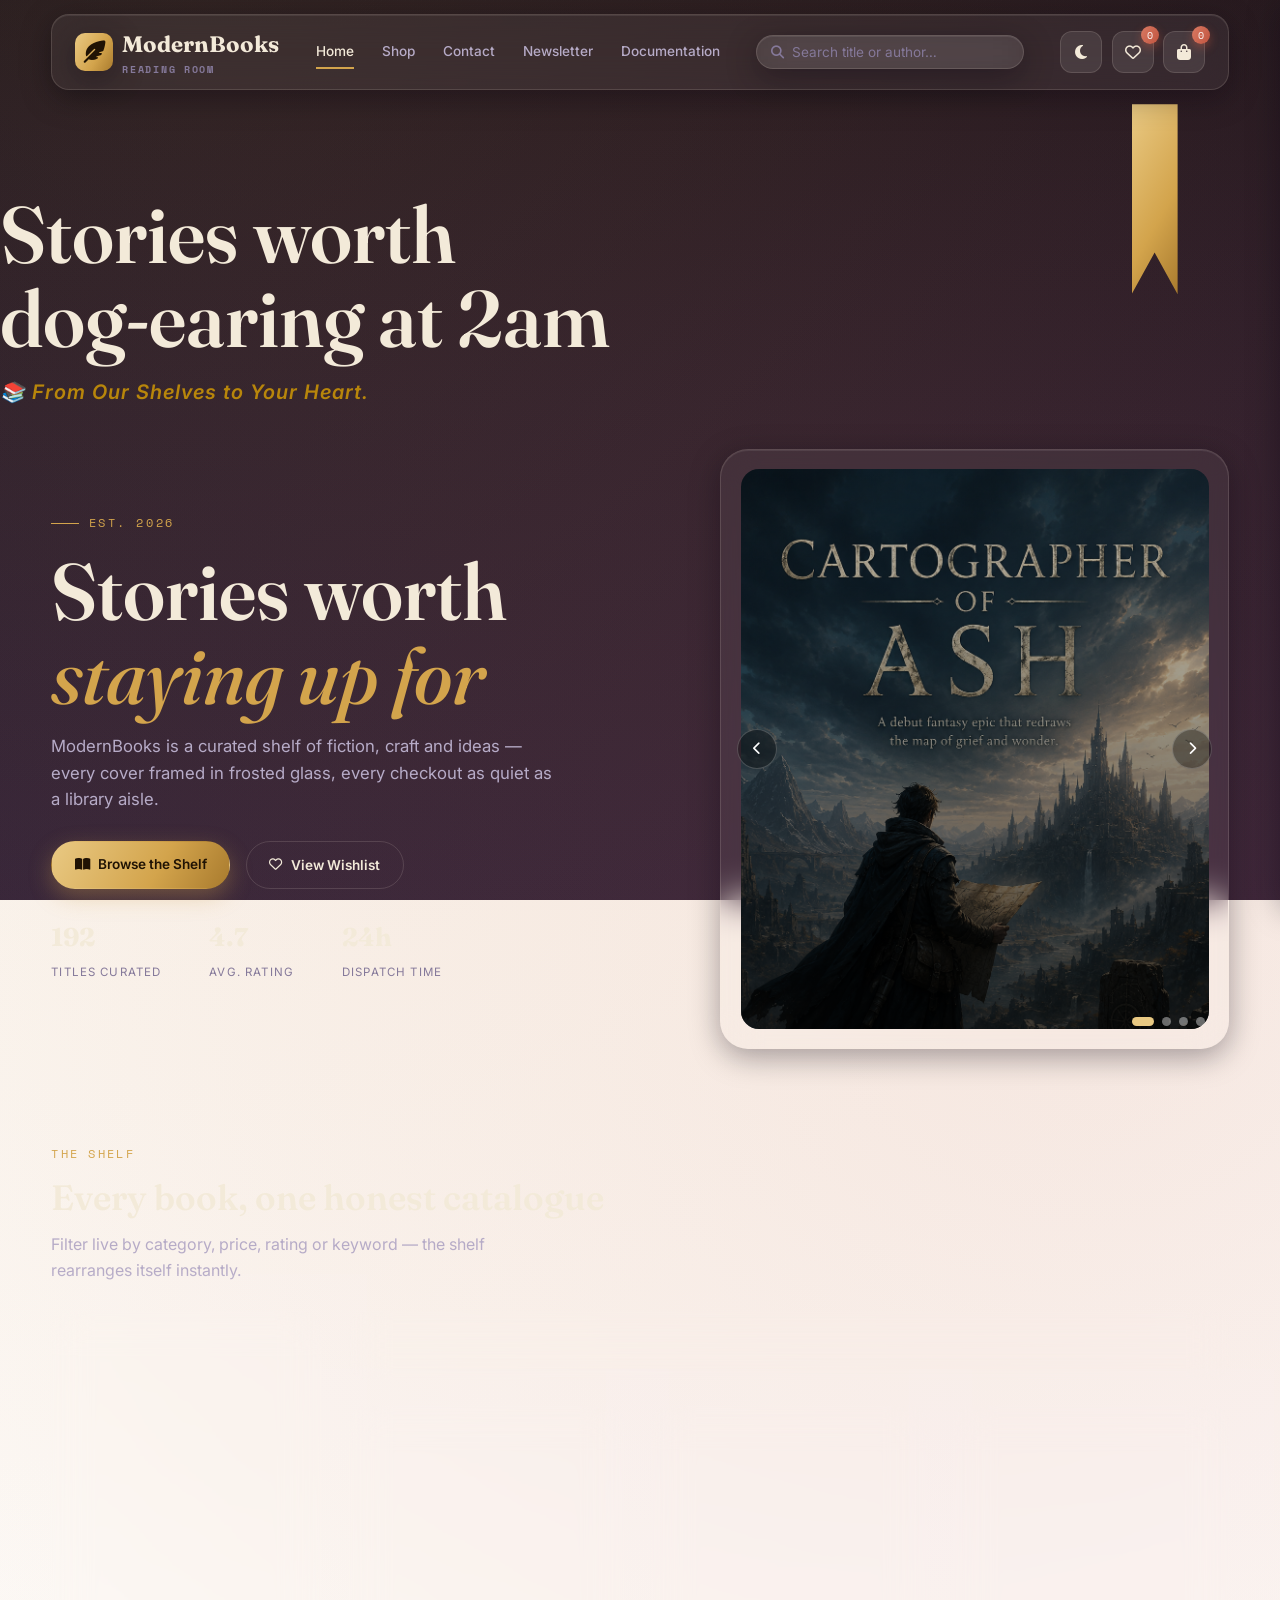
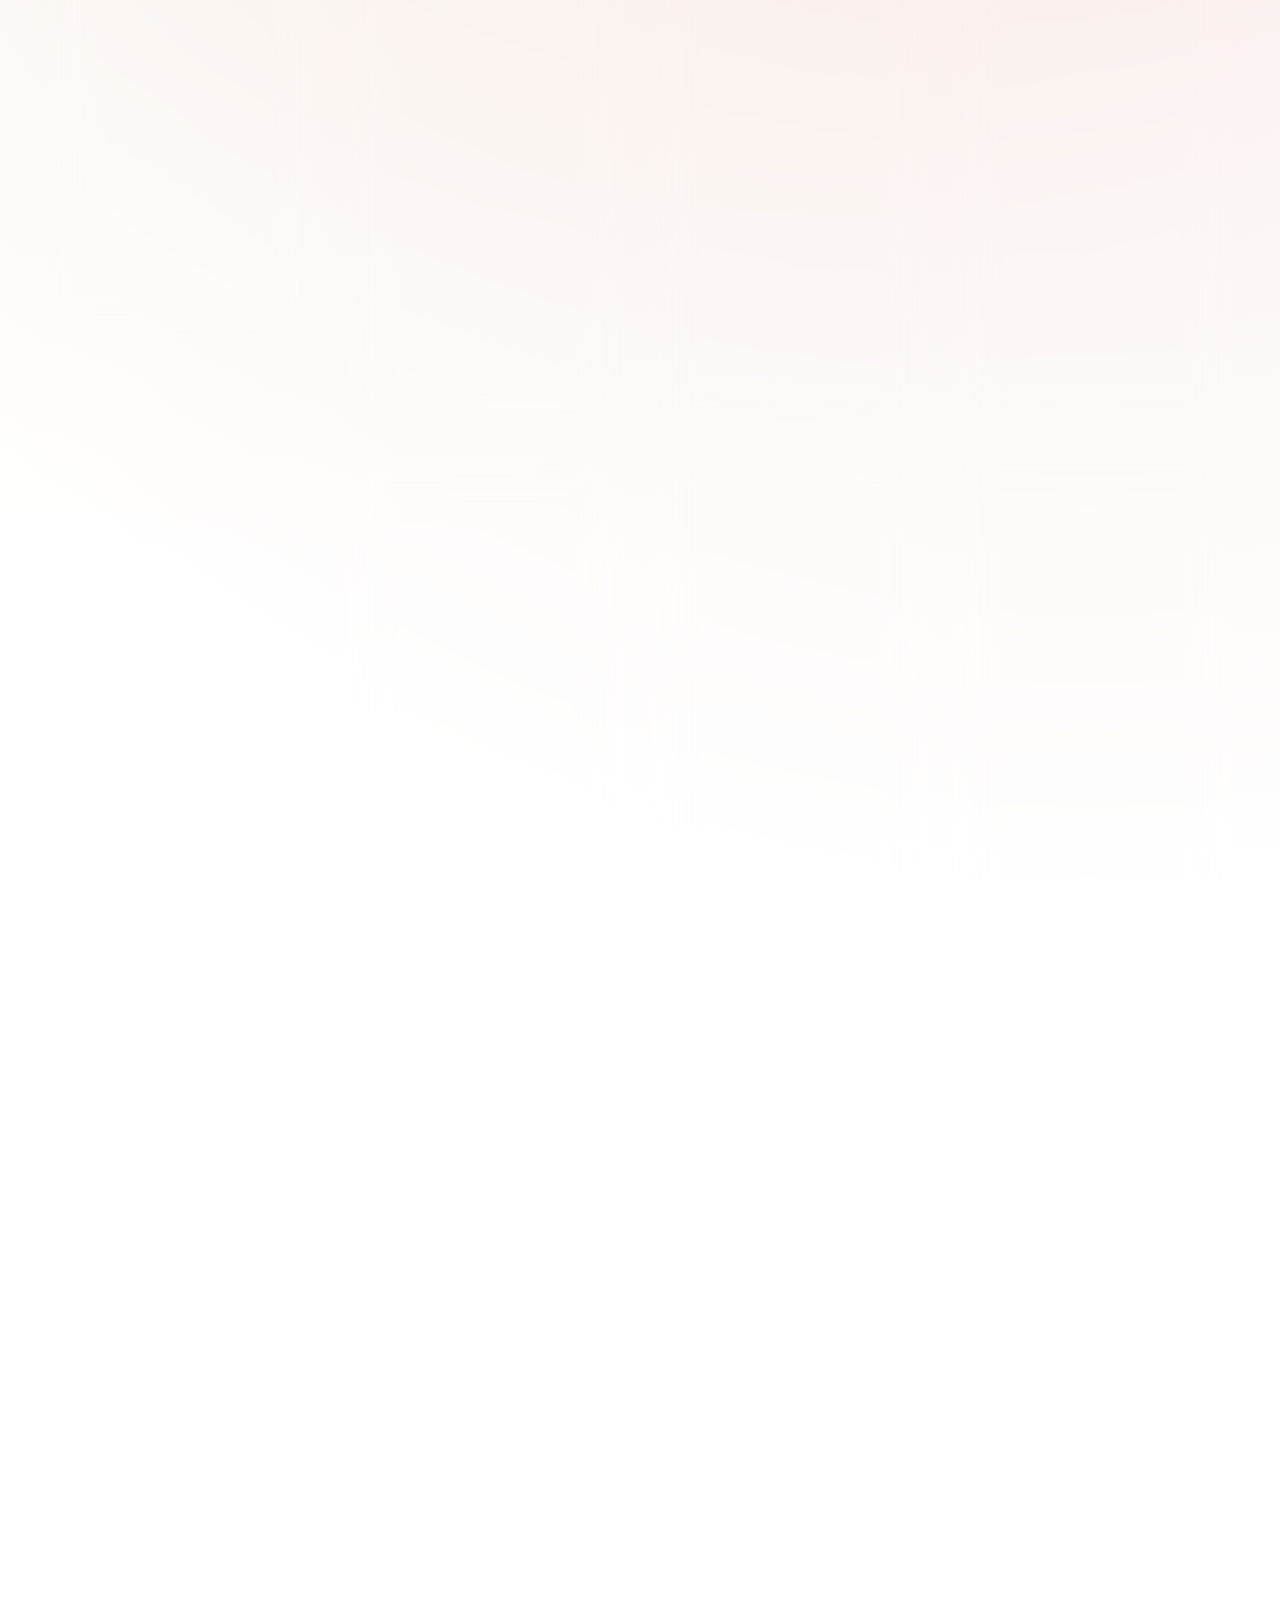
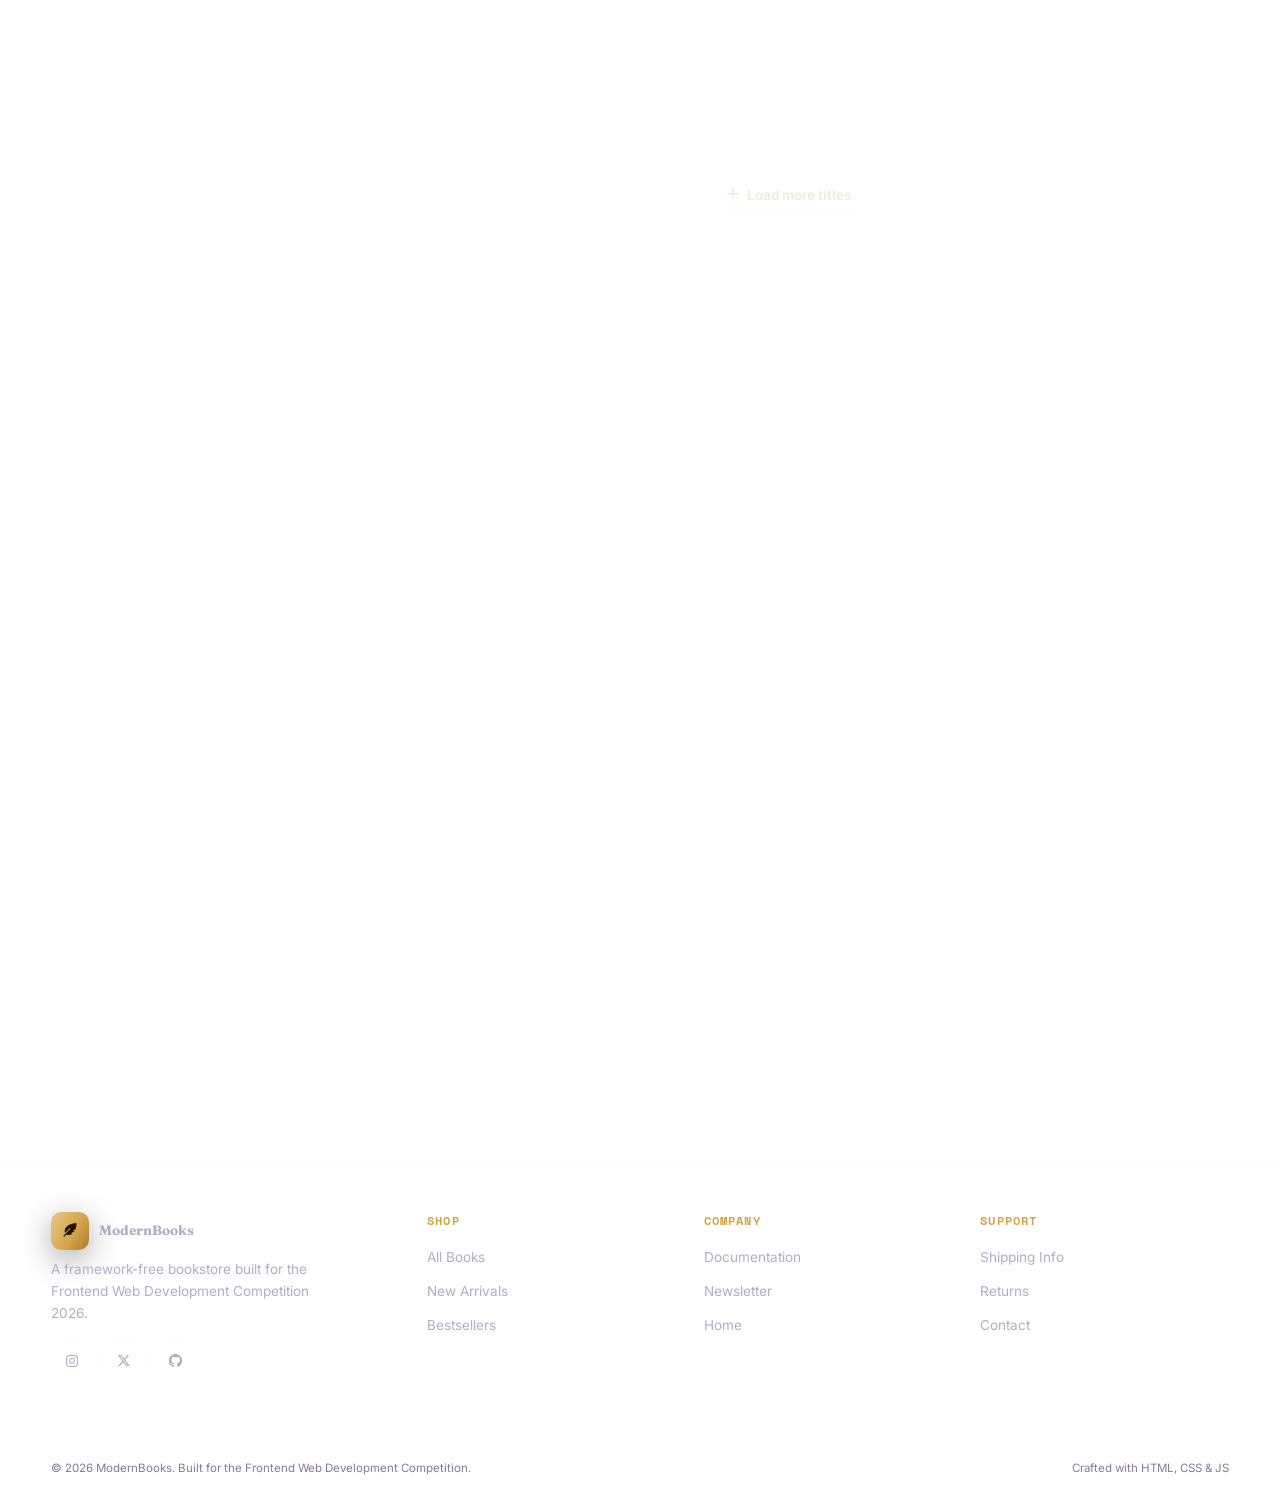
==== commit efd40790: "Remove description paragraph from index.html Removed description paragraph from the index.html file." ====
--- a/index.html
+++ b/index.html
@@ -78,11 +78,7 @@
 
     <p class="tagline">📚 From Our Shelves to Your Heart.</p>
 
-    <p class="description">
-        ModernBooks is a curated shelf of fiction, craft and ideas —
-        every cover framed in frosted glass, every checkout as quiet
-        as a library aisle.
-    </p> <br>
+ <br>
 
 </div>
   <div class="container hero-grid">
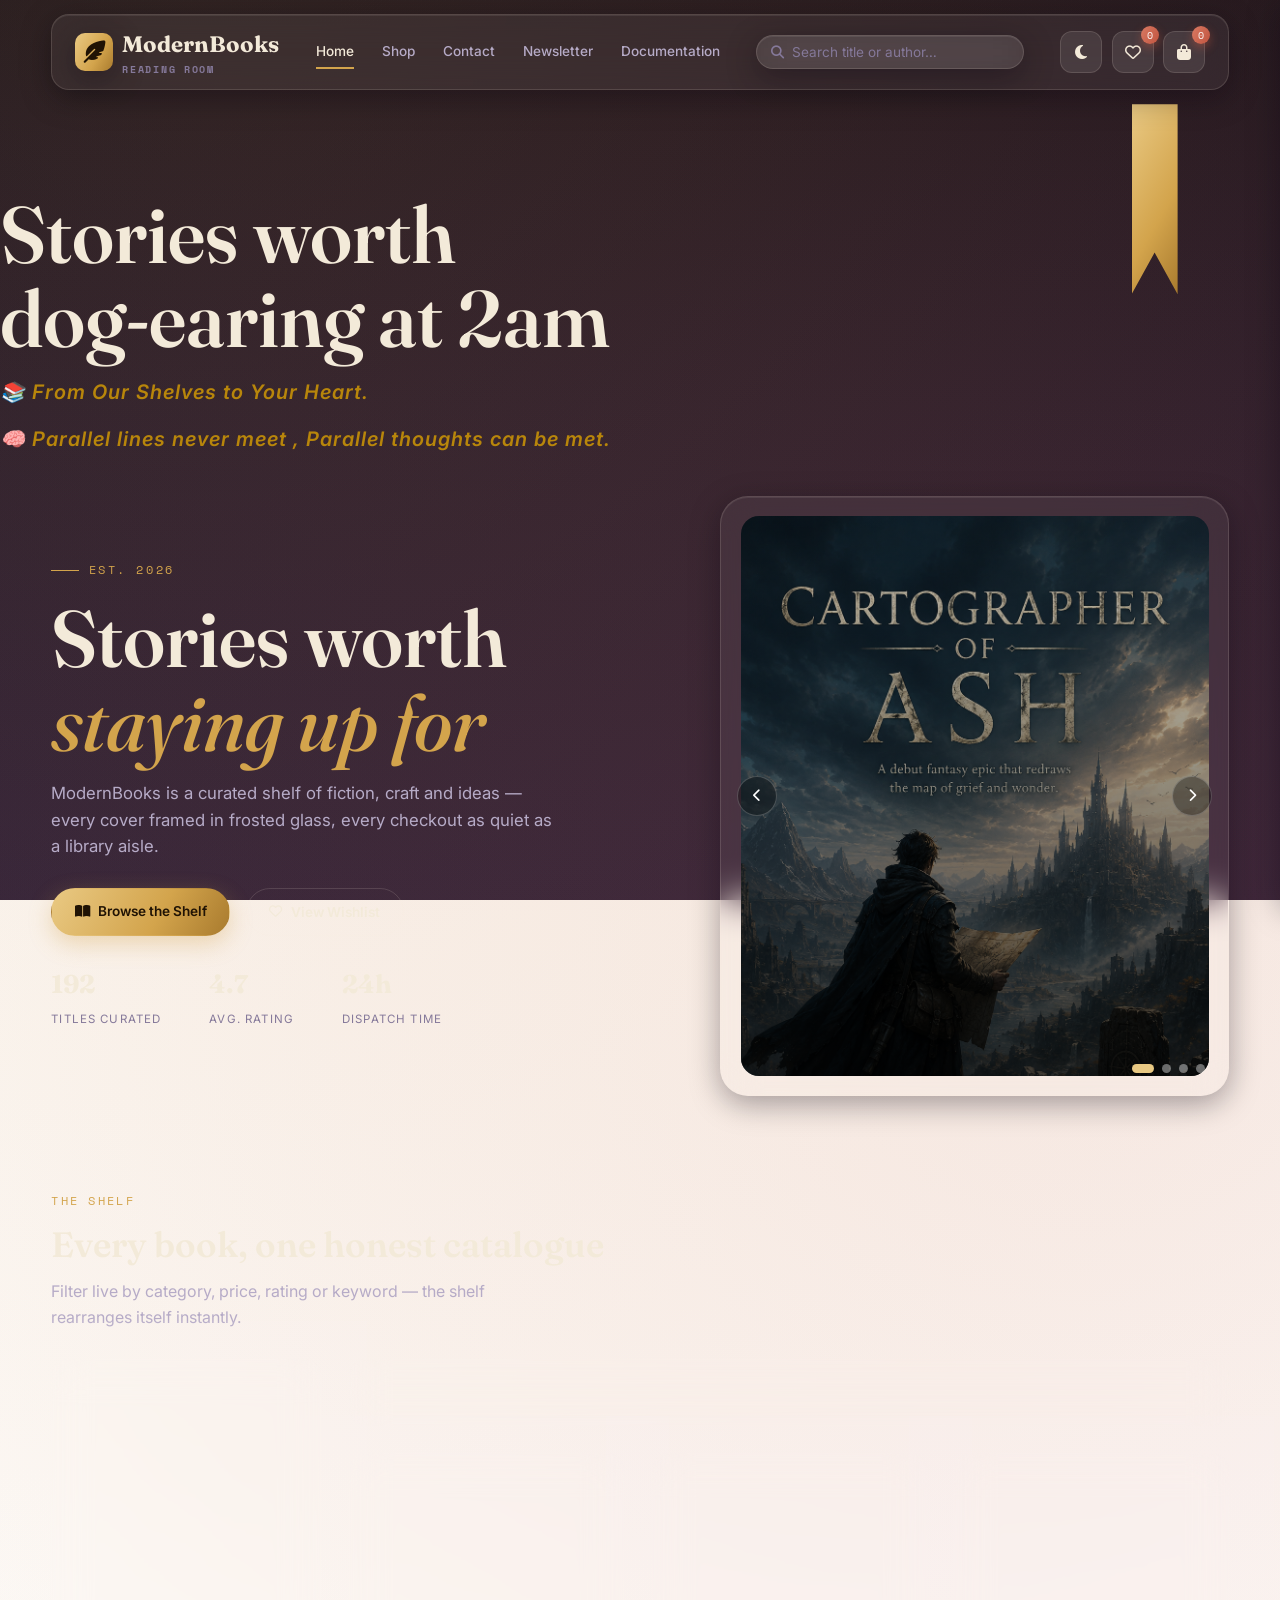
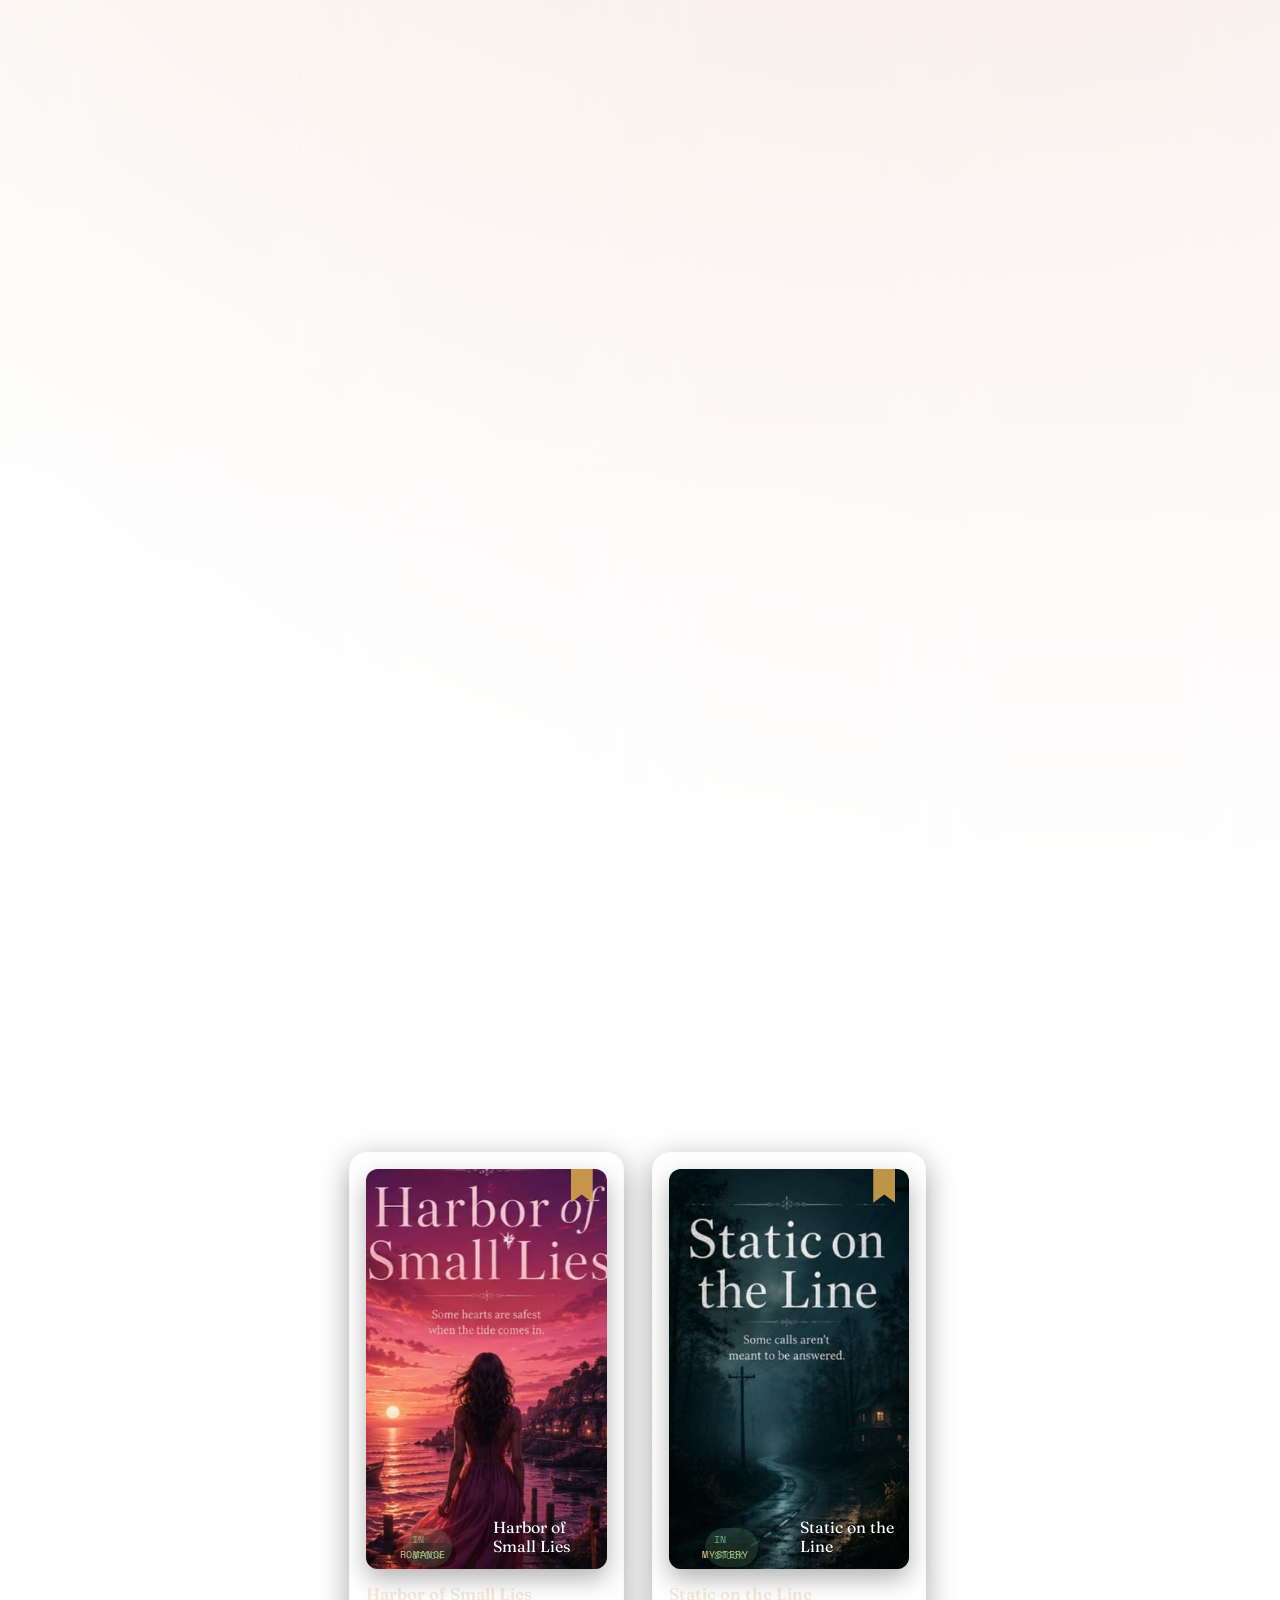
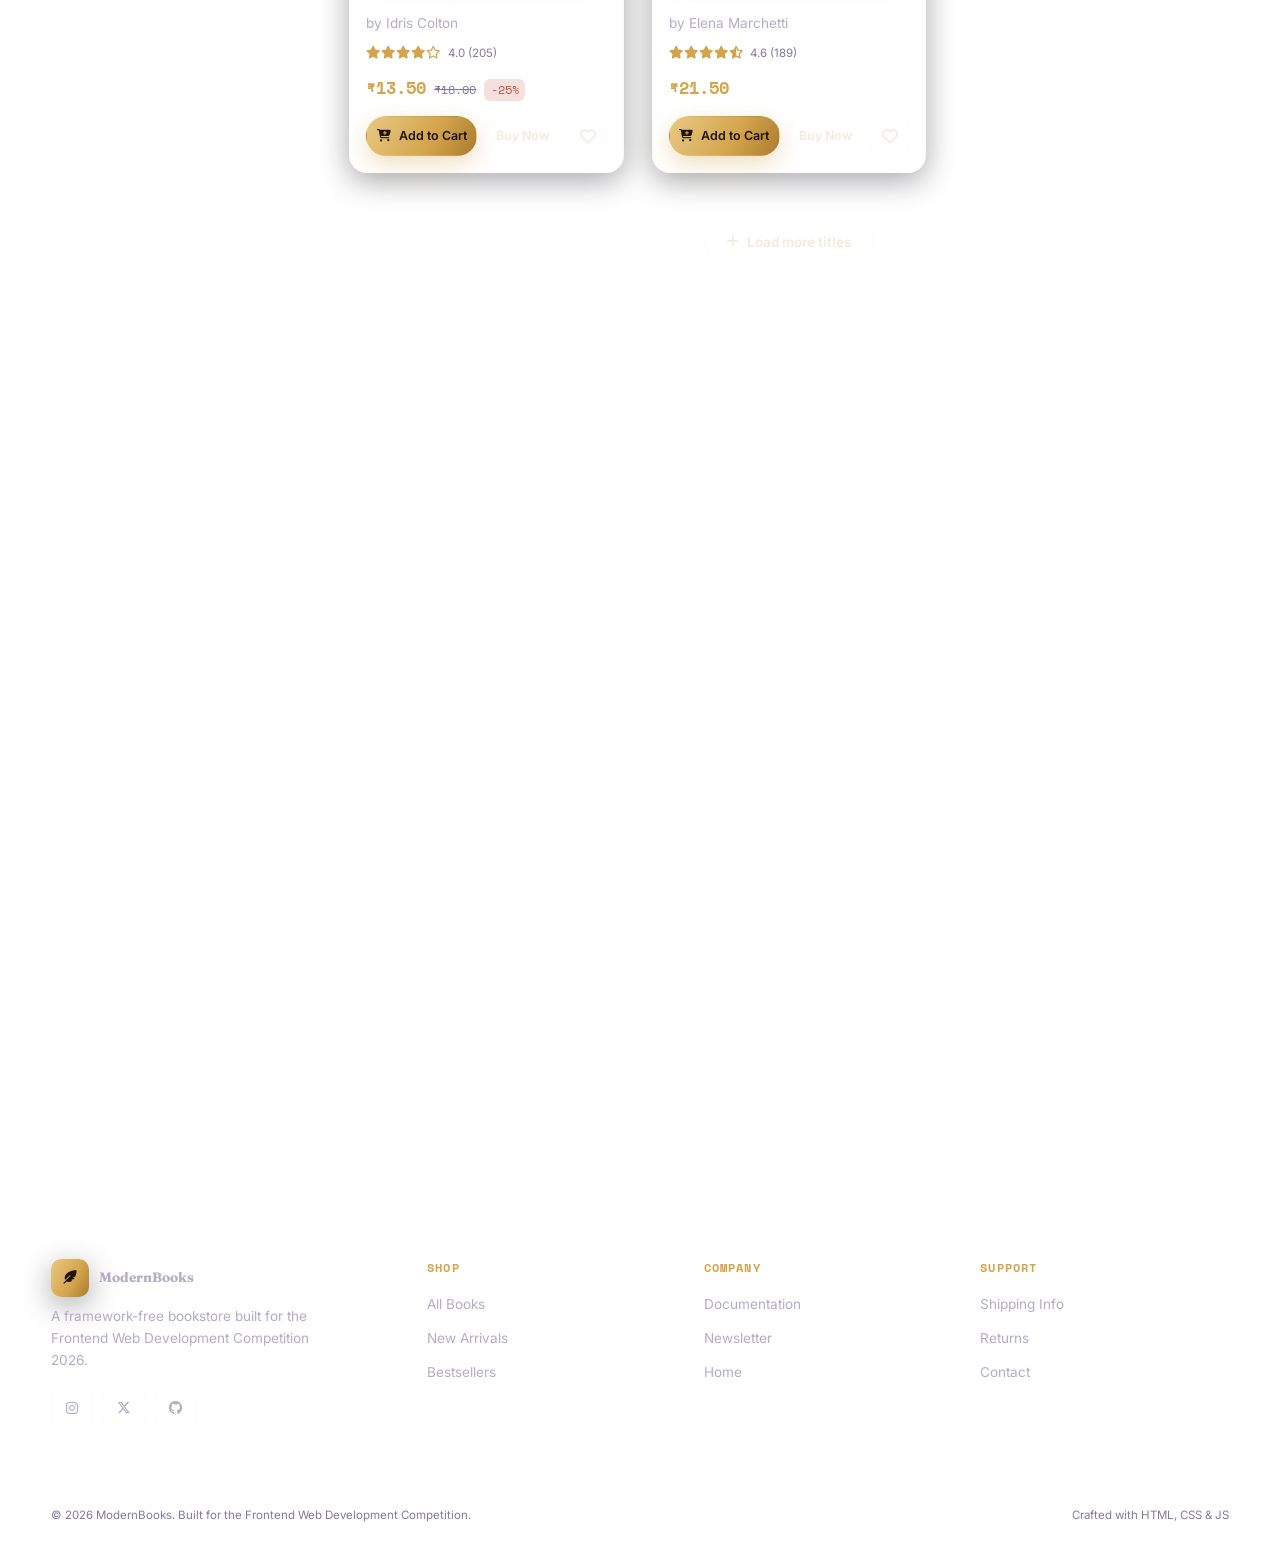
==== commit 4826e2c3: "Update index.html" ====
--- a/index.html
+++ b/index.html
@@ -77,6 +77,8 @@
     <h1>Stories worth <br><span>dog-earing at 2am</span></h1>
 
     <p class="tagline">📚 From Our Shelves to Your Heart.</p>
+     <p class="tagline"> 🧠 Parallel lines never meet , Parallel thoughts can be met.</p>
+            
 
  <br>
 
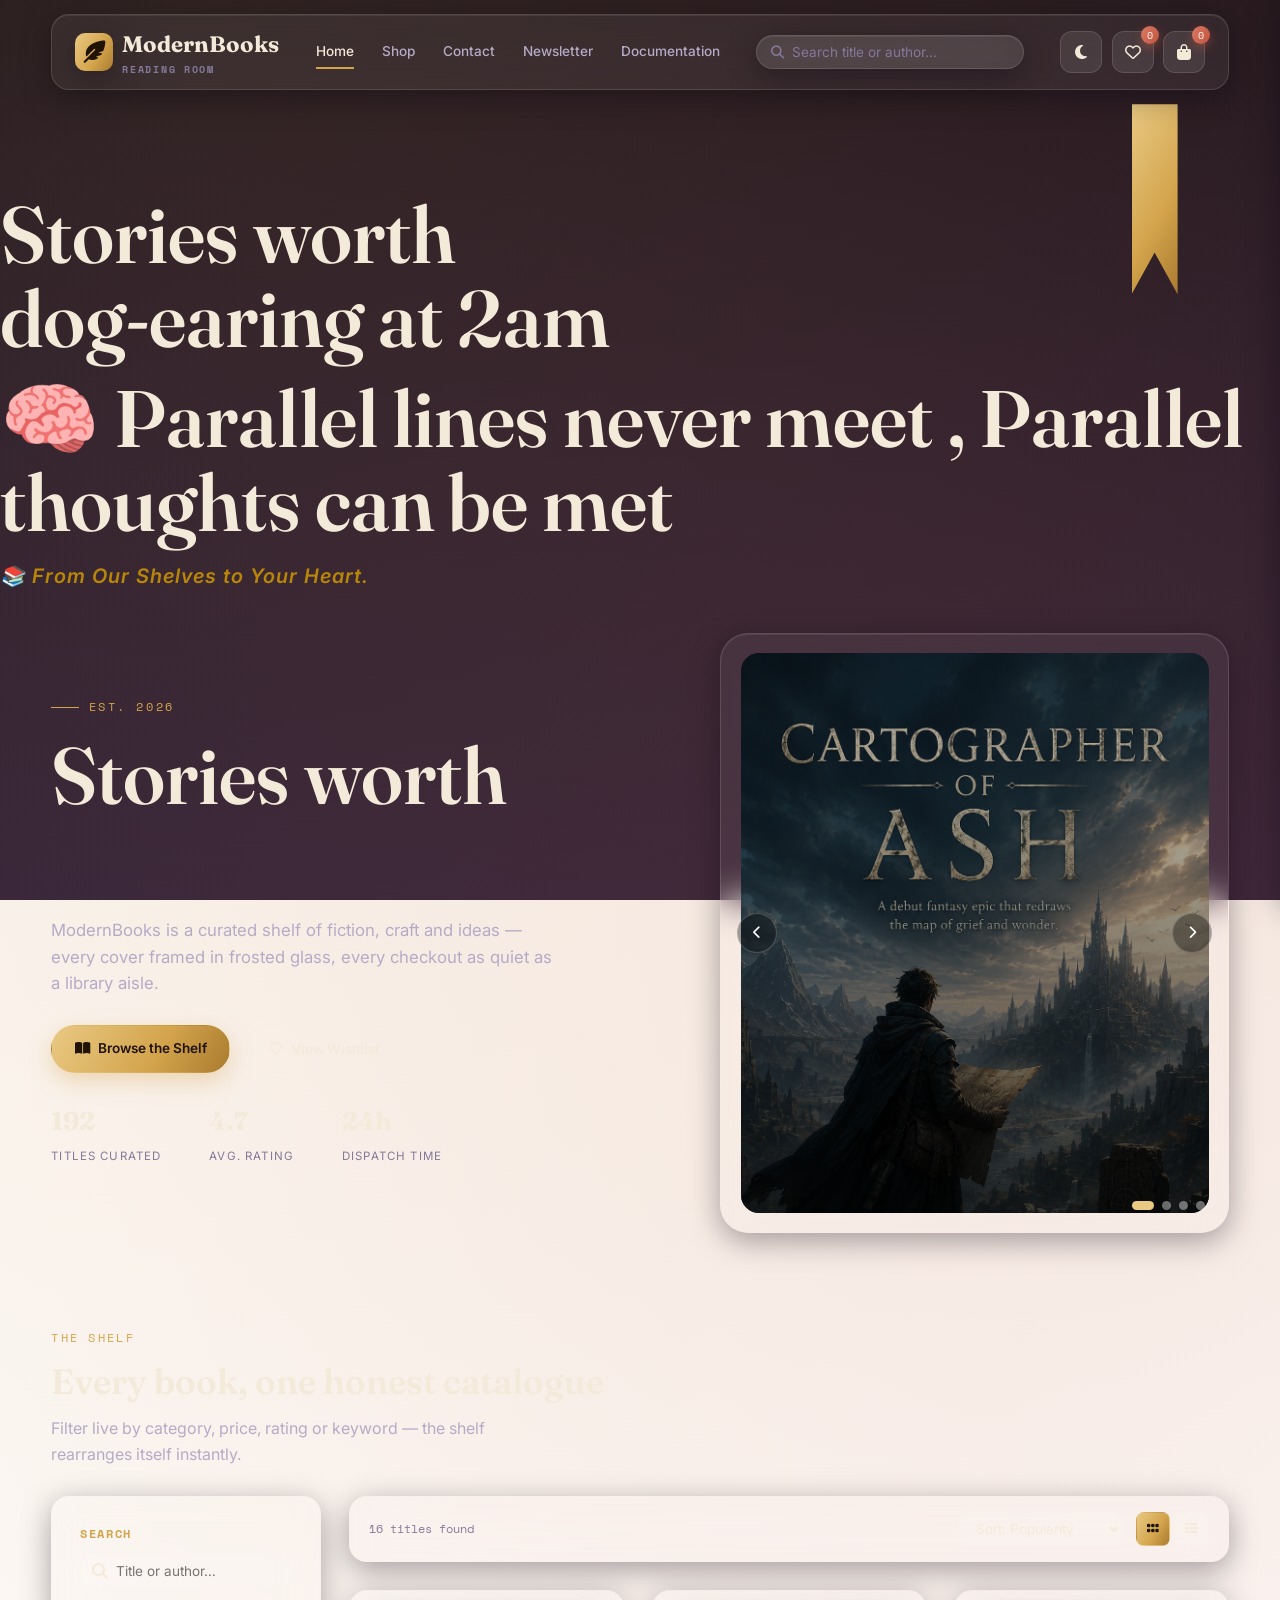
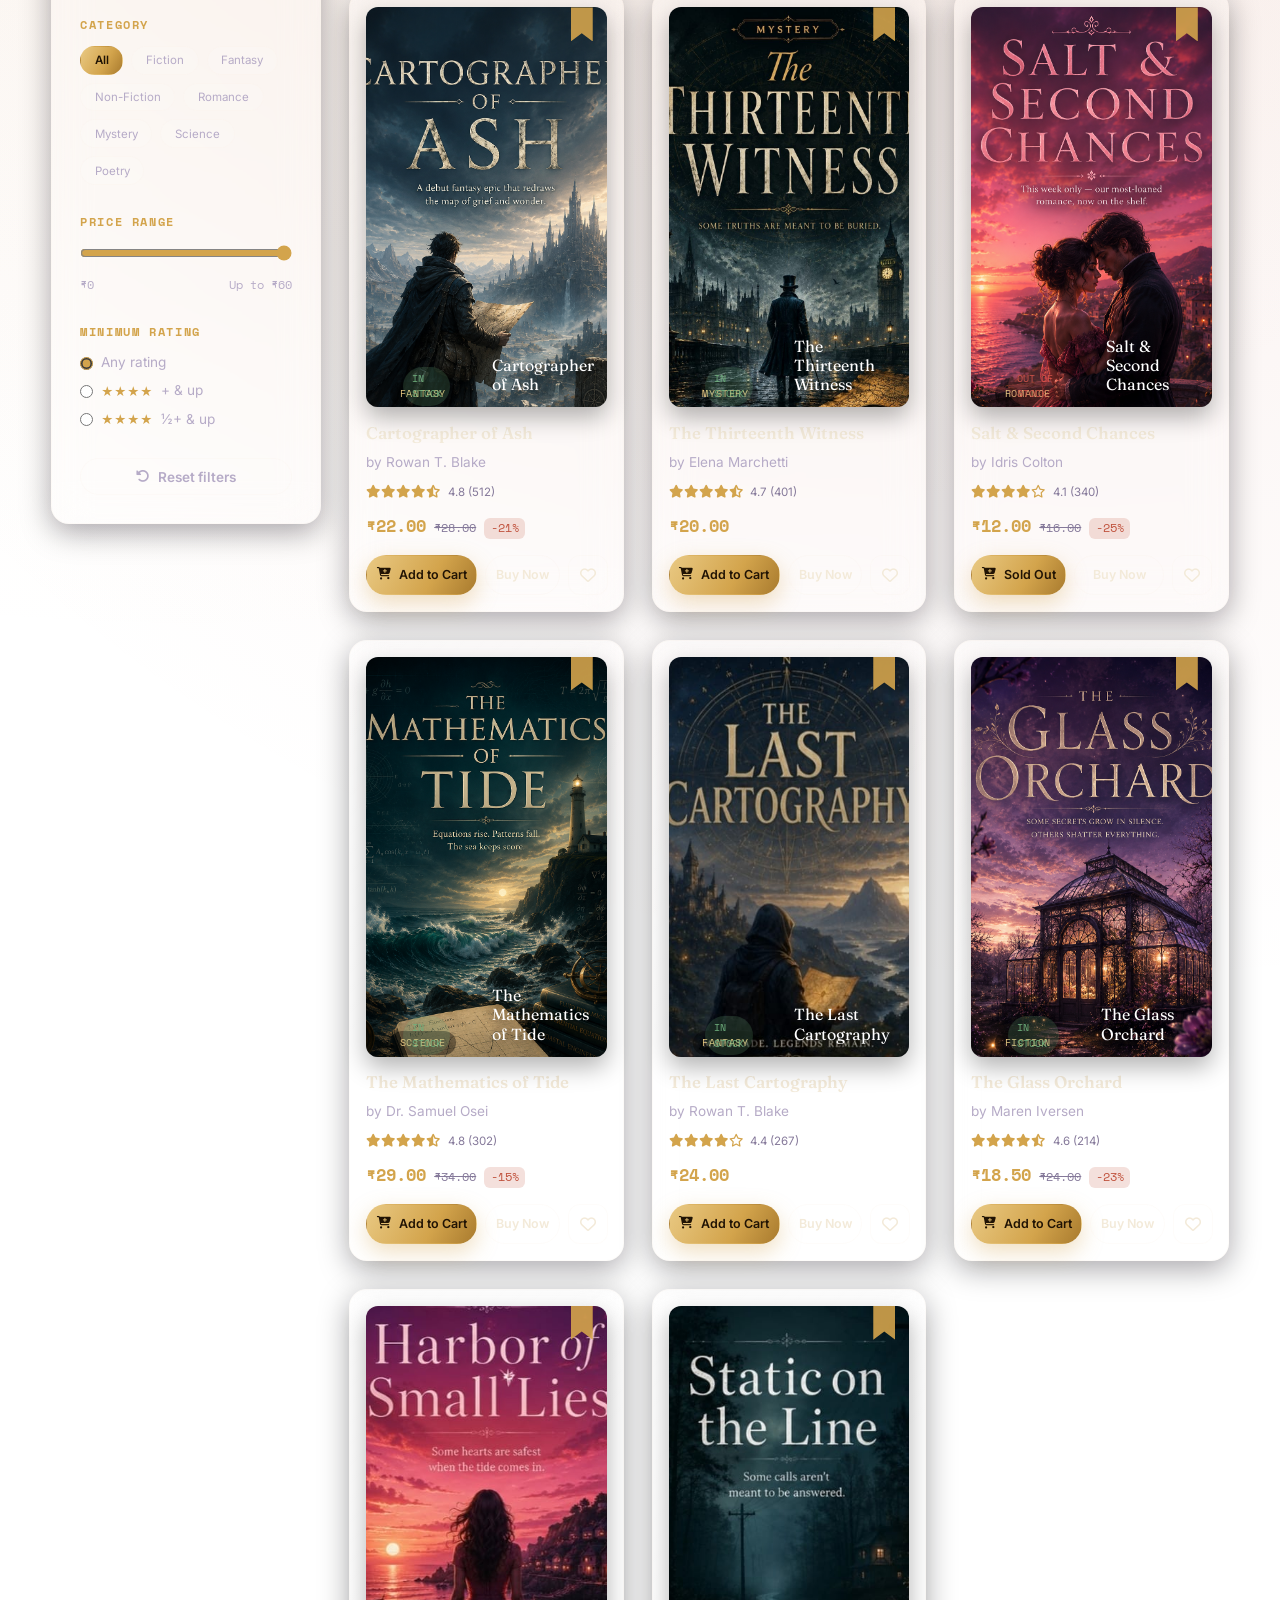
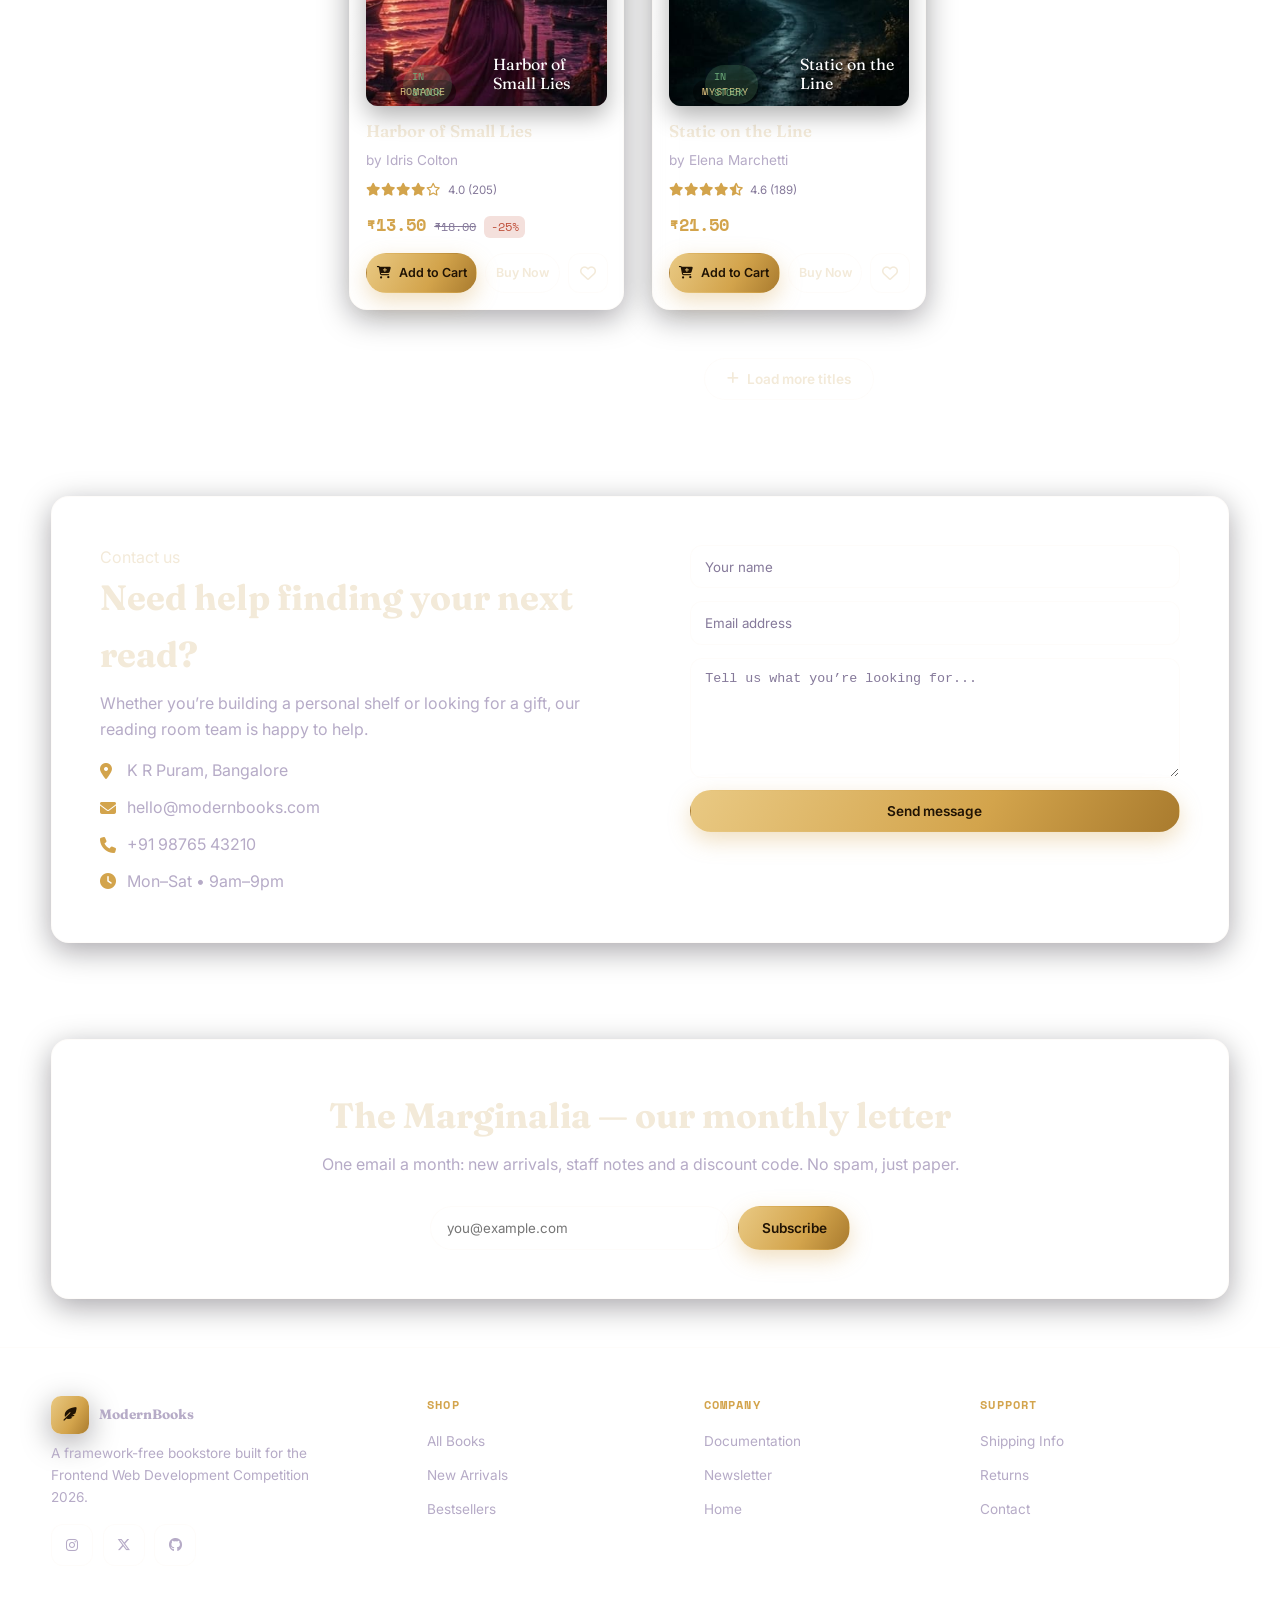
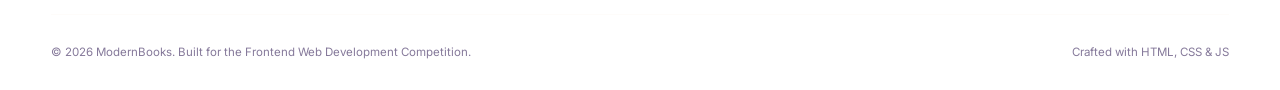
==== commit c6c7dd68: "Update index.html" ====
--- a/index.html
+++ b/index.html
@@ -75,9 +75,9 @@
   <div class="spine-ribbon" aria-hidden="true"></div>
      <div class="hero-content">
     <h1>Stories worth <br><span>dog-earing at 2am</span></h1>
-
+    <h1>🧠 Parallel lines never meet , Parallel thoughts can be met</h1>
     <p class="tagline">📚 From Our Shelves to Your Heart.</p>
-     <p class="tagline"> 🧠 Parallel lines never meet , Parallel thoughts can be met.</p>
+    
             
 
  <br>
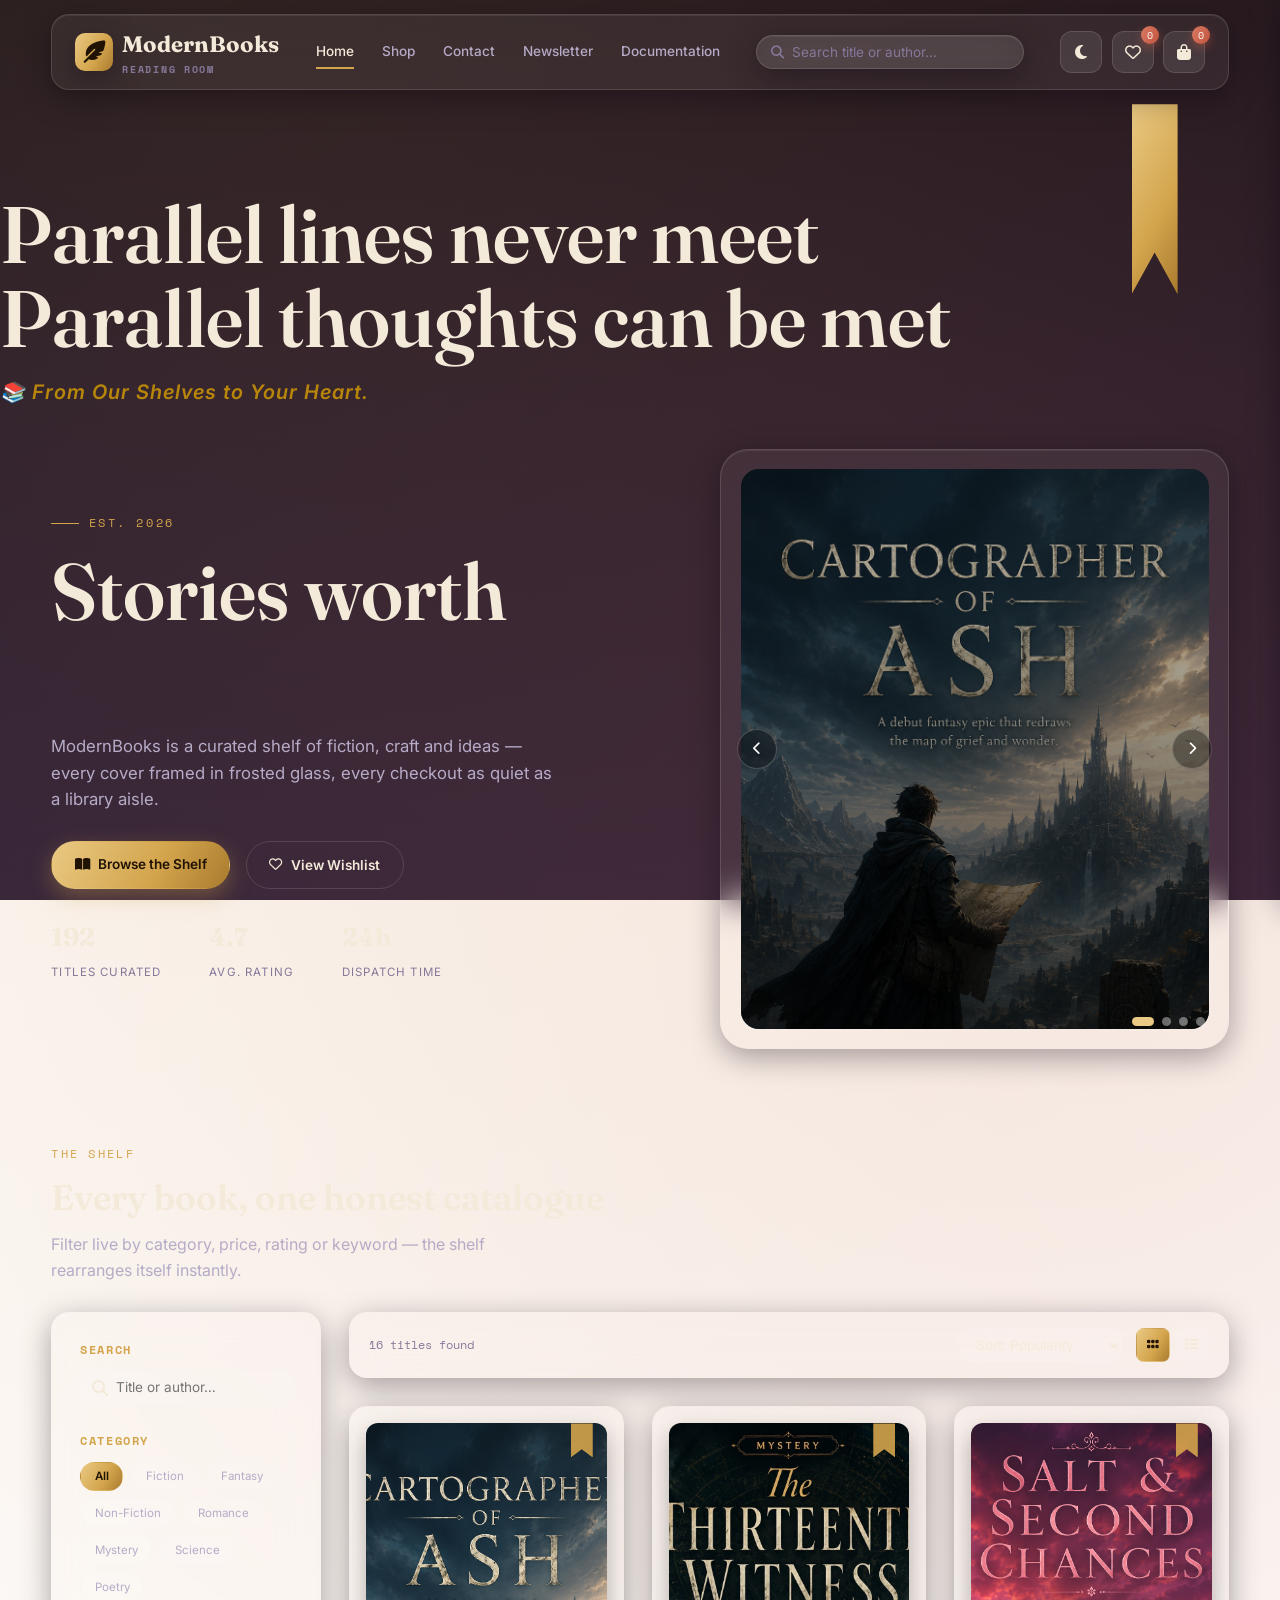
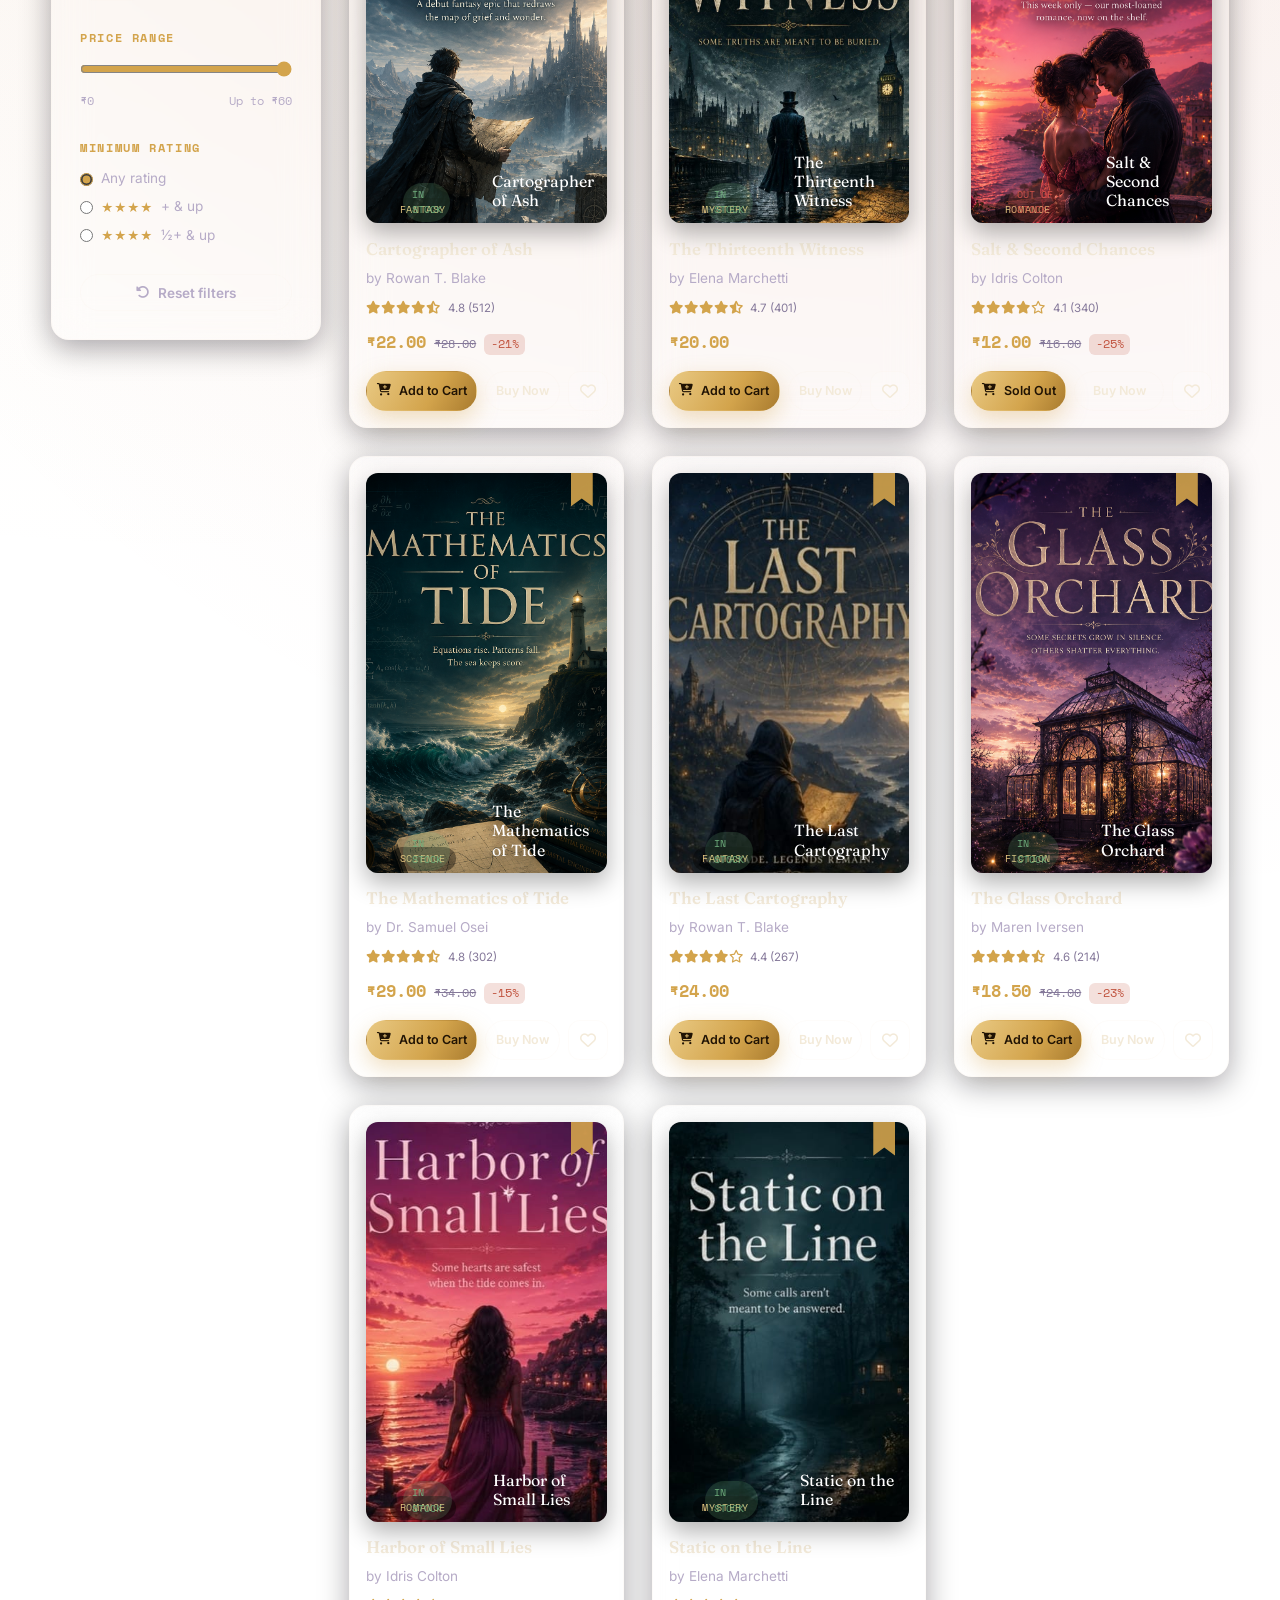
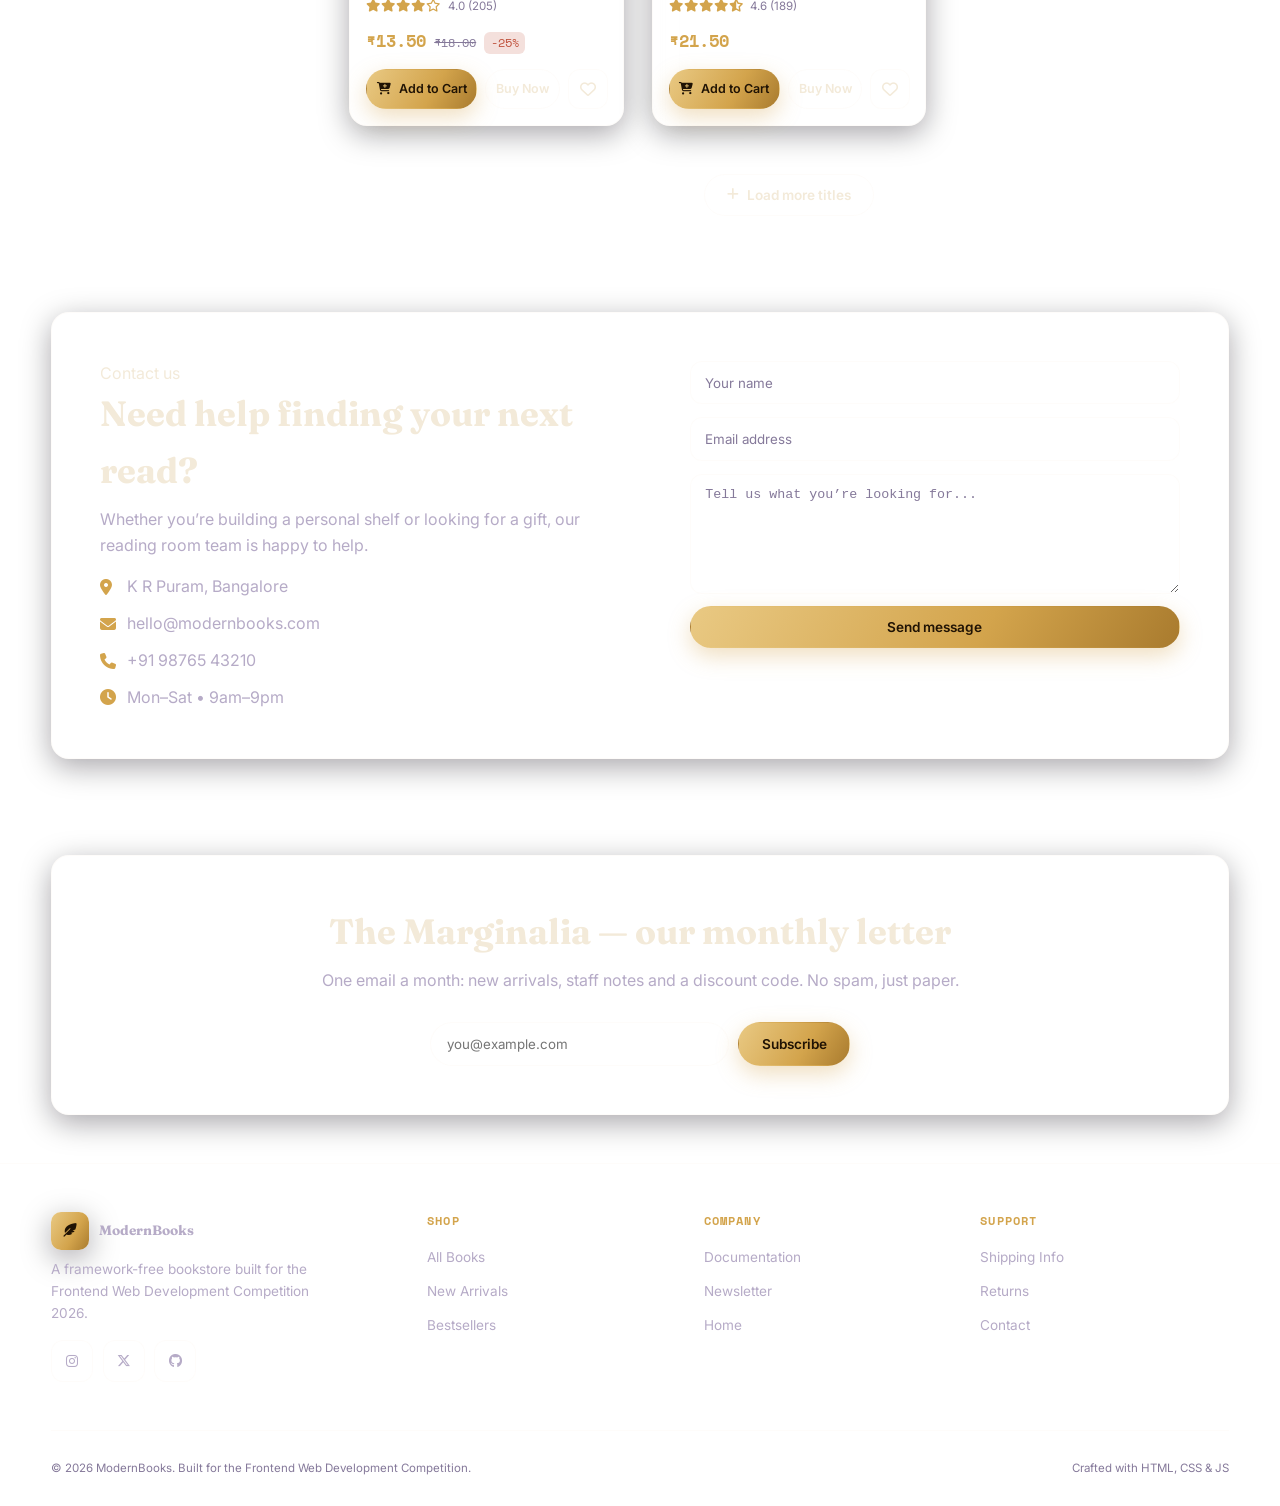
==== commit a108aa7e: "Update hero section headings in index.html" ====
--- a/index.html
+++ b/index.html
@@ -74,8 +74,8 @@
 <section class="hero" id="hero">
   <div class="spine-ribbon" aria-hidden="true"></div>
      <div class="hero-content">
-    <h1>Stories worth <br><span>dog-earing at 2am</span></h1>
-    <h1>🧠 Parallel lines never meet , Parallel thoughts can be met</h1>
+    <h1>Parallel lines never meet <br><span>Parallel thoughts can be met</span></h1>
+    
     <p class="tagline">📚 From Our Shelves to Your Heart.</p>
     
             
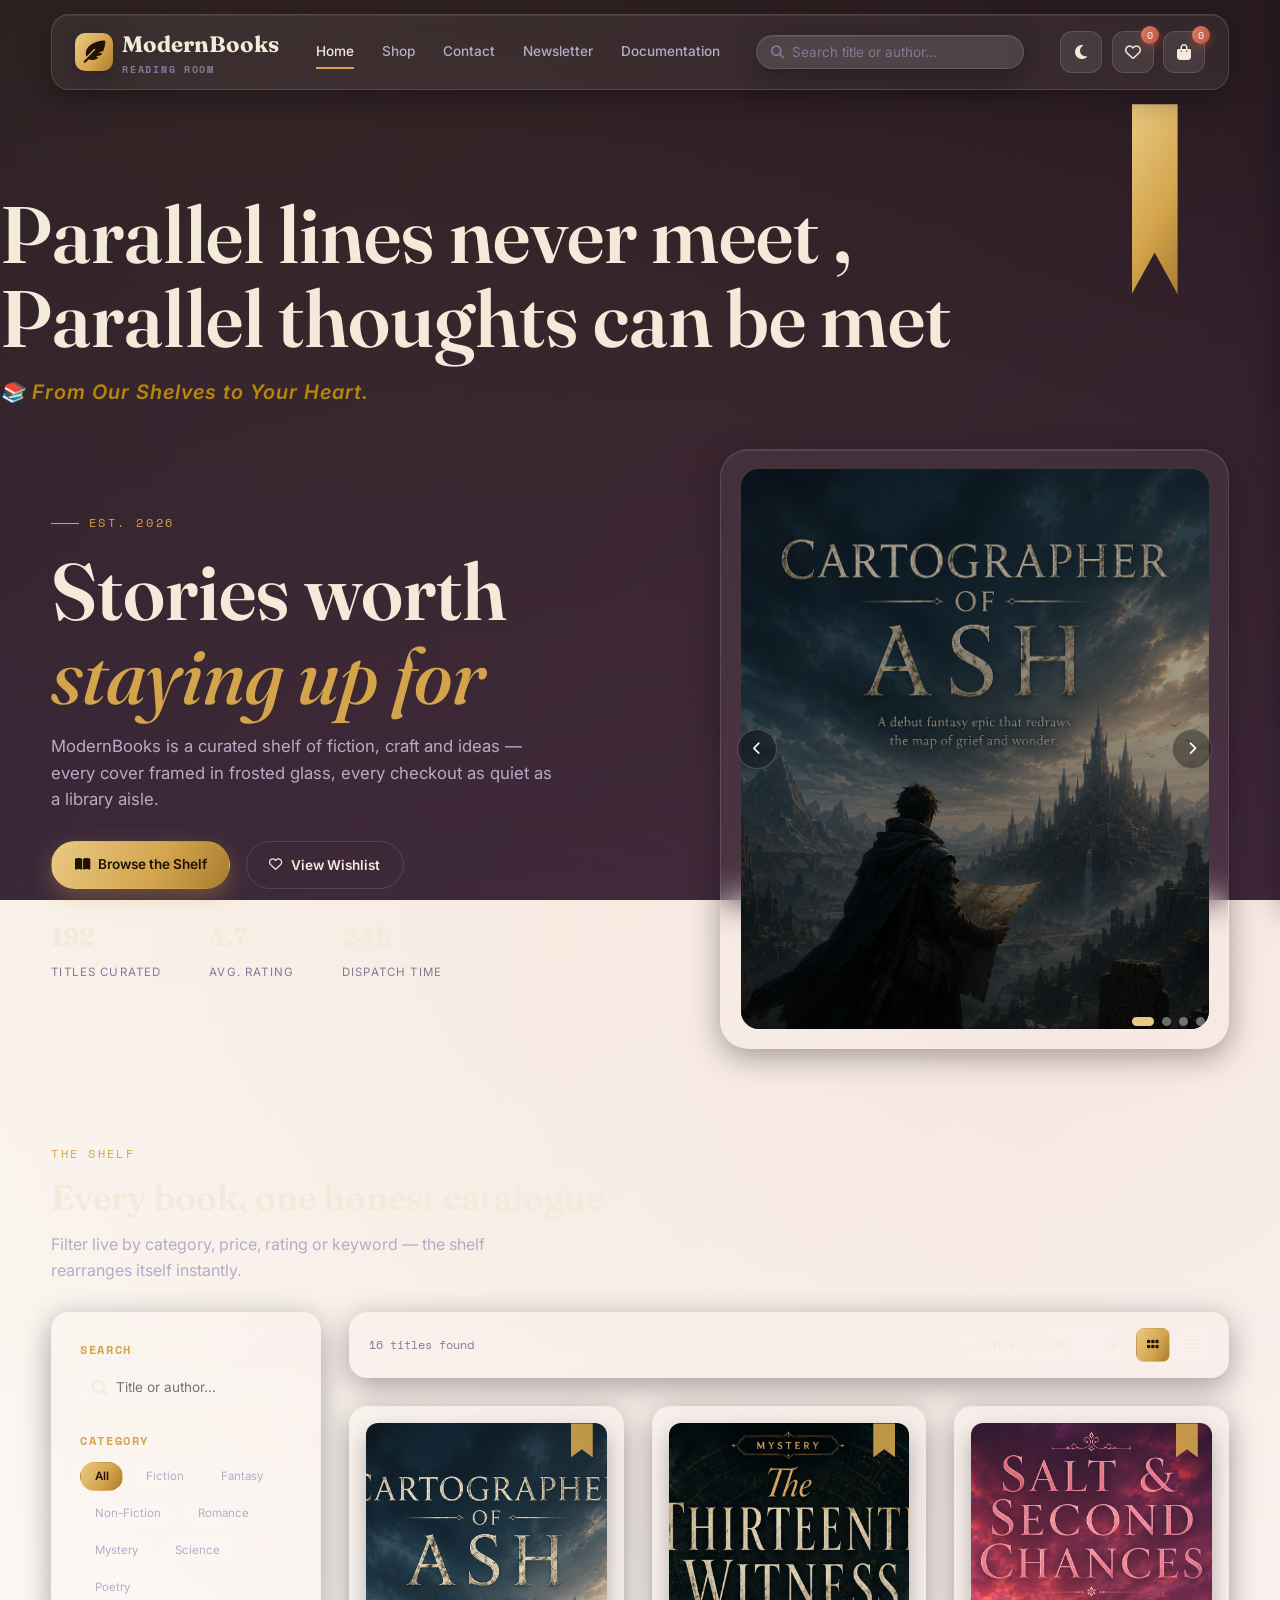
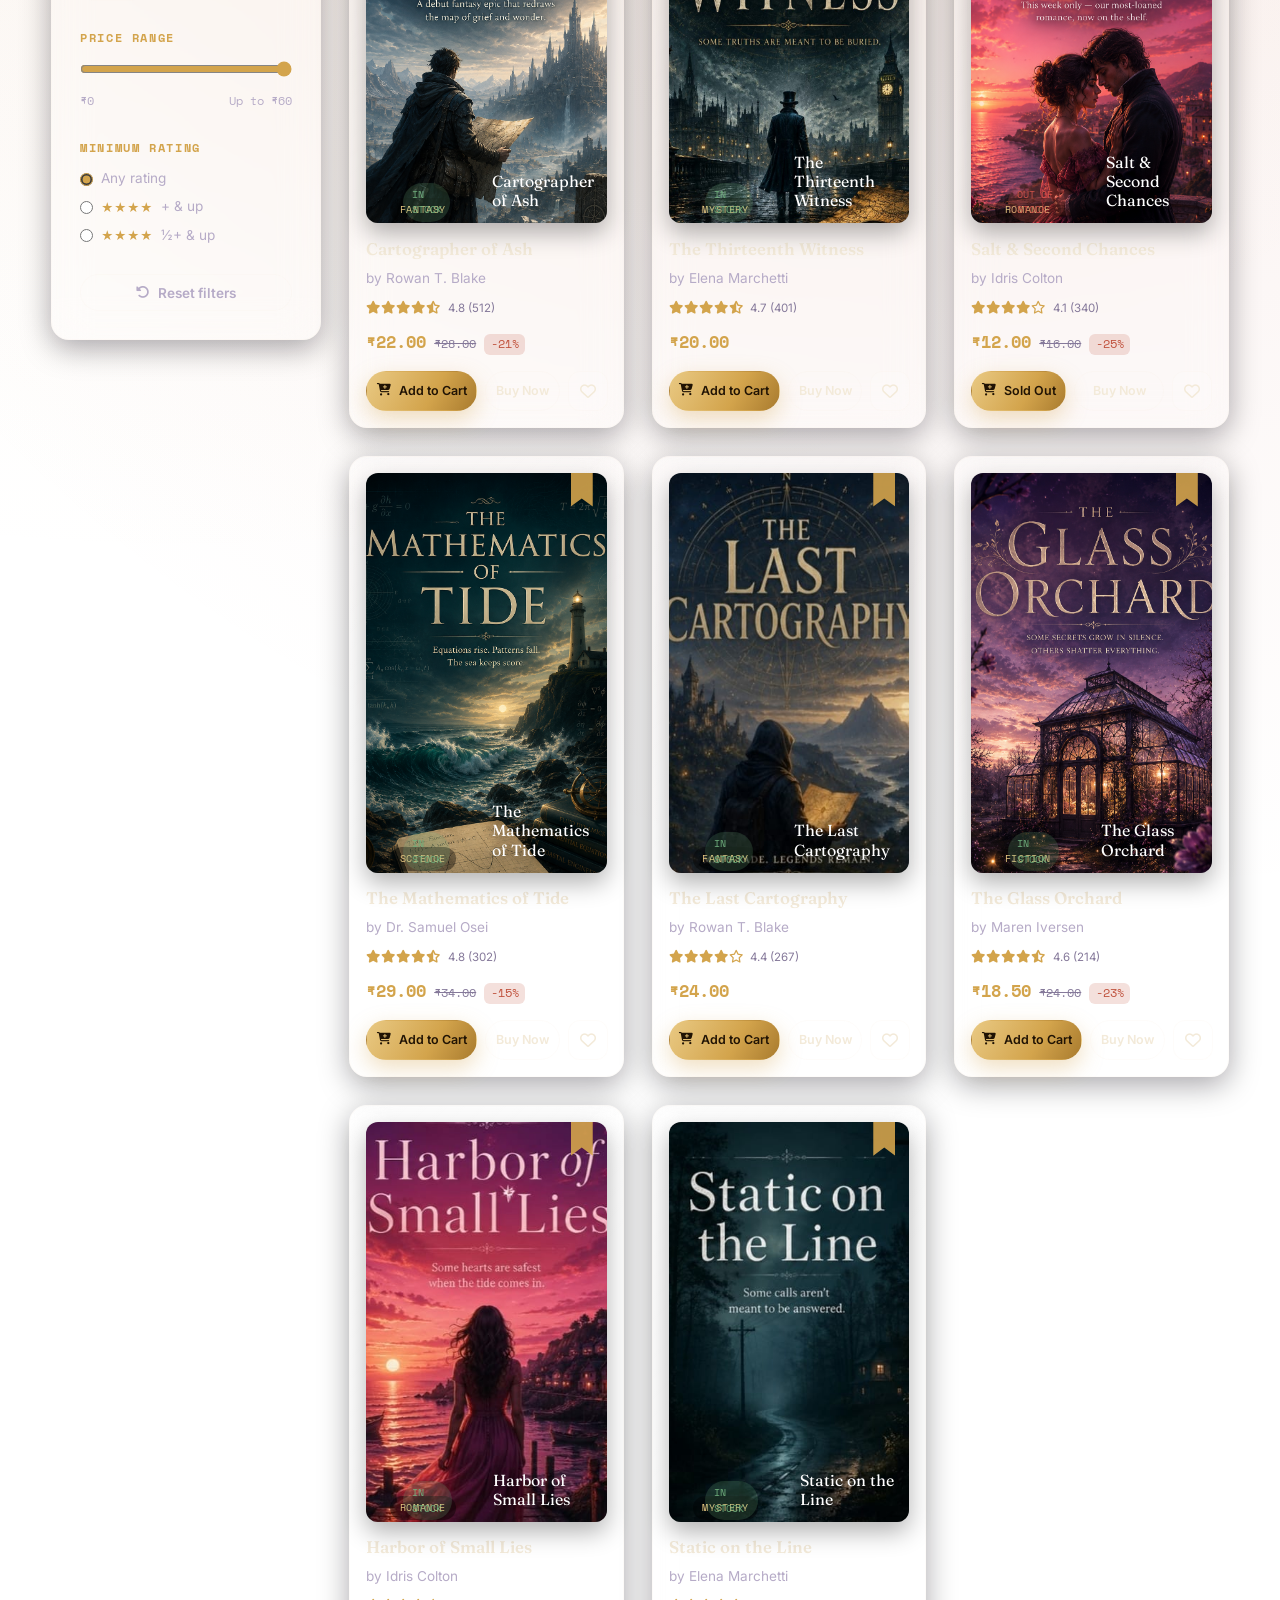
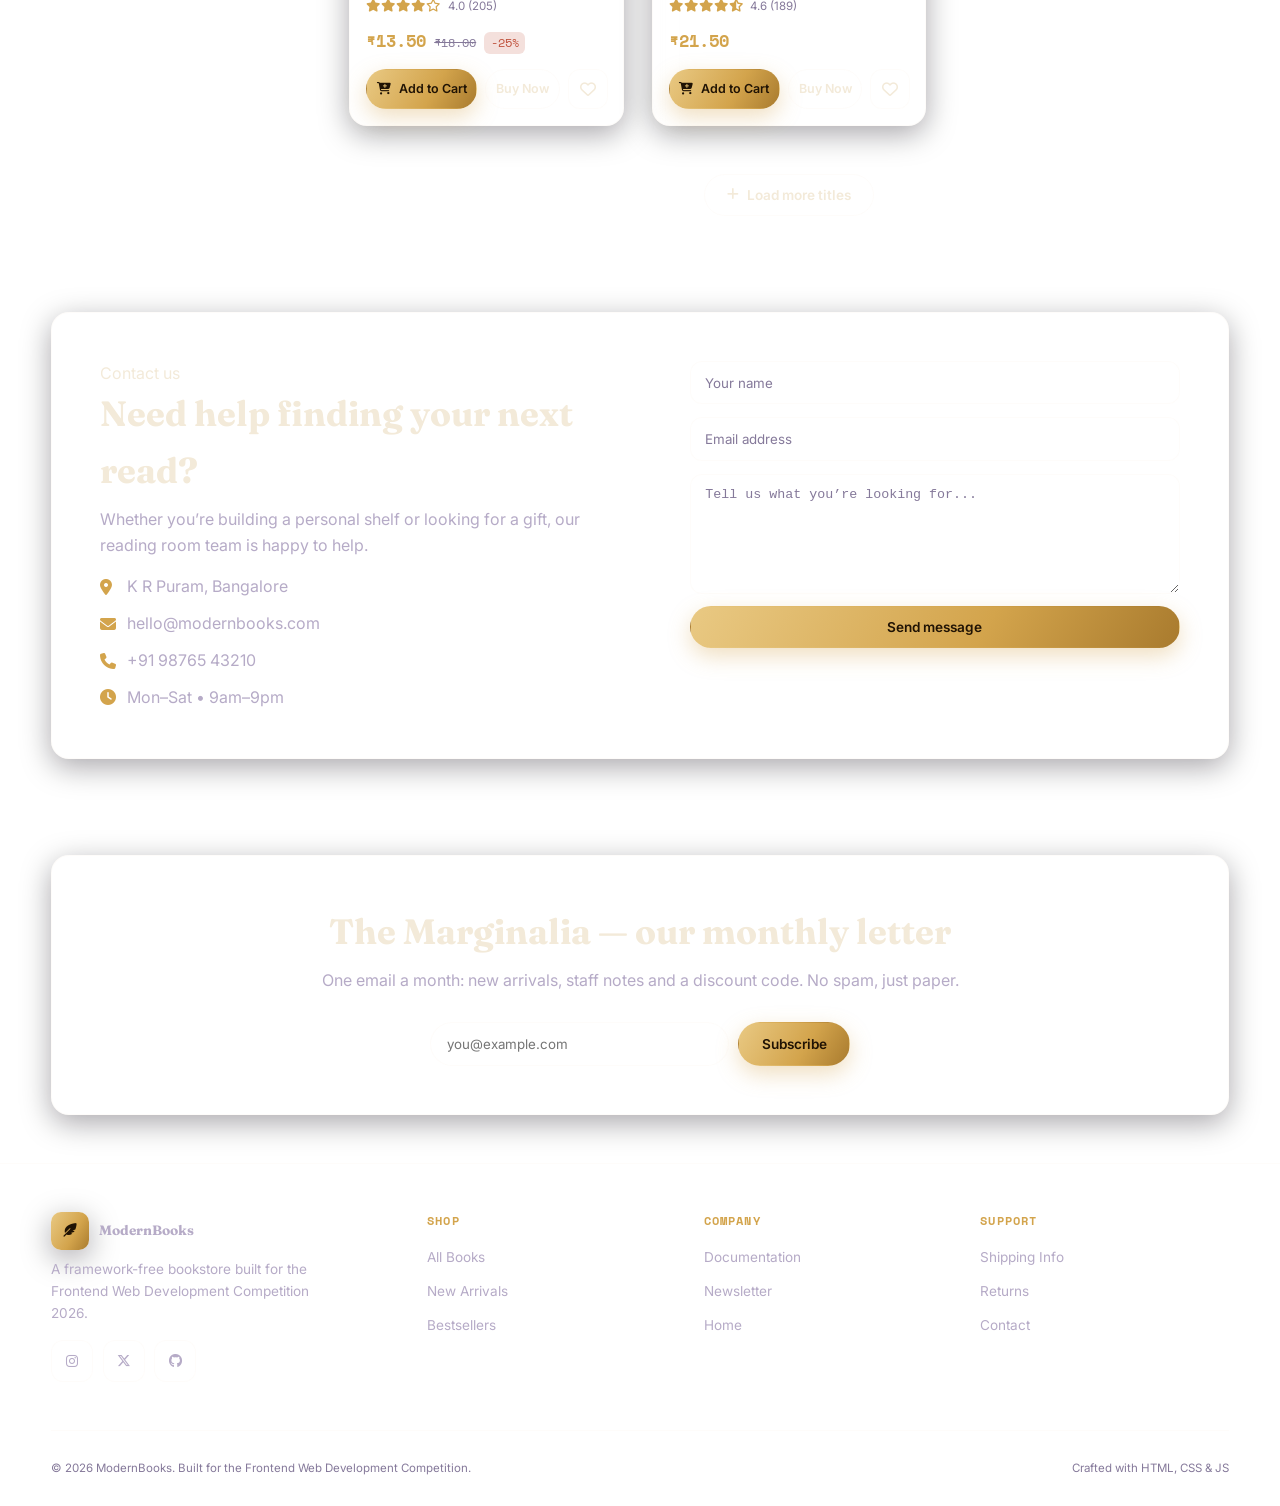
==== commit f1eb0c47: "Fix punctuation in hero section heading" ====
--- a/index.html
+++ b/index.html
@@ -74,12 +74,10 @@
 <section class="hero" id="hero">
   <div class="spine-ribbon" aria-hidden="true"></div>
      <div class="hero-content">
-    <h1>Parallel lines never meet <br><span>Parallel thoughts can be met</span></h1>
+    <h1>Parallel lines never meet , <br><span>Parallel thoughts can be met</span></h1>
     
     <p class="tagline">📚 From Our Shelves to Your Heart.</p>
     
-            
-
  <br>
 
 </div>
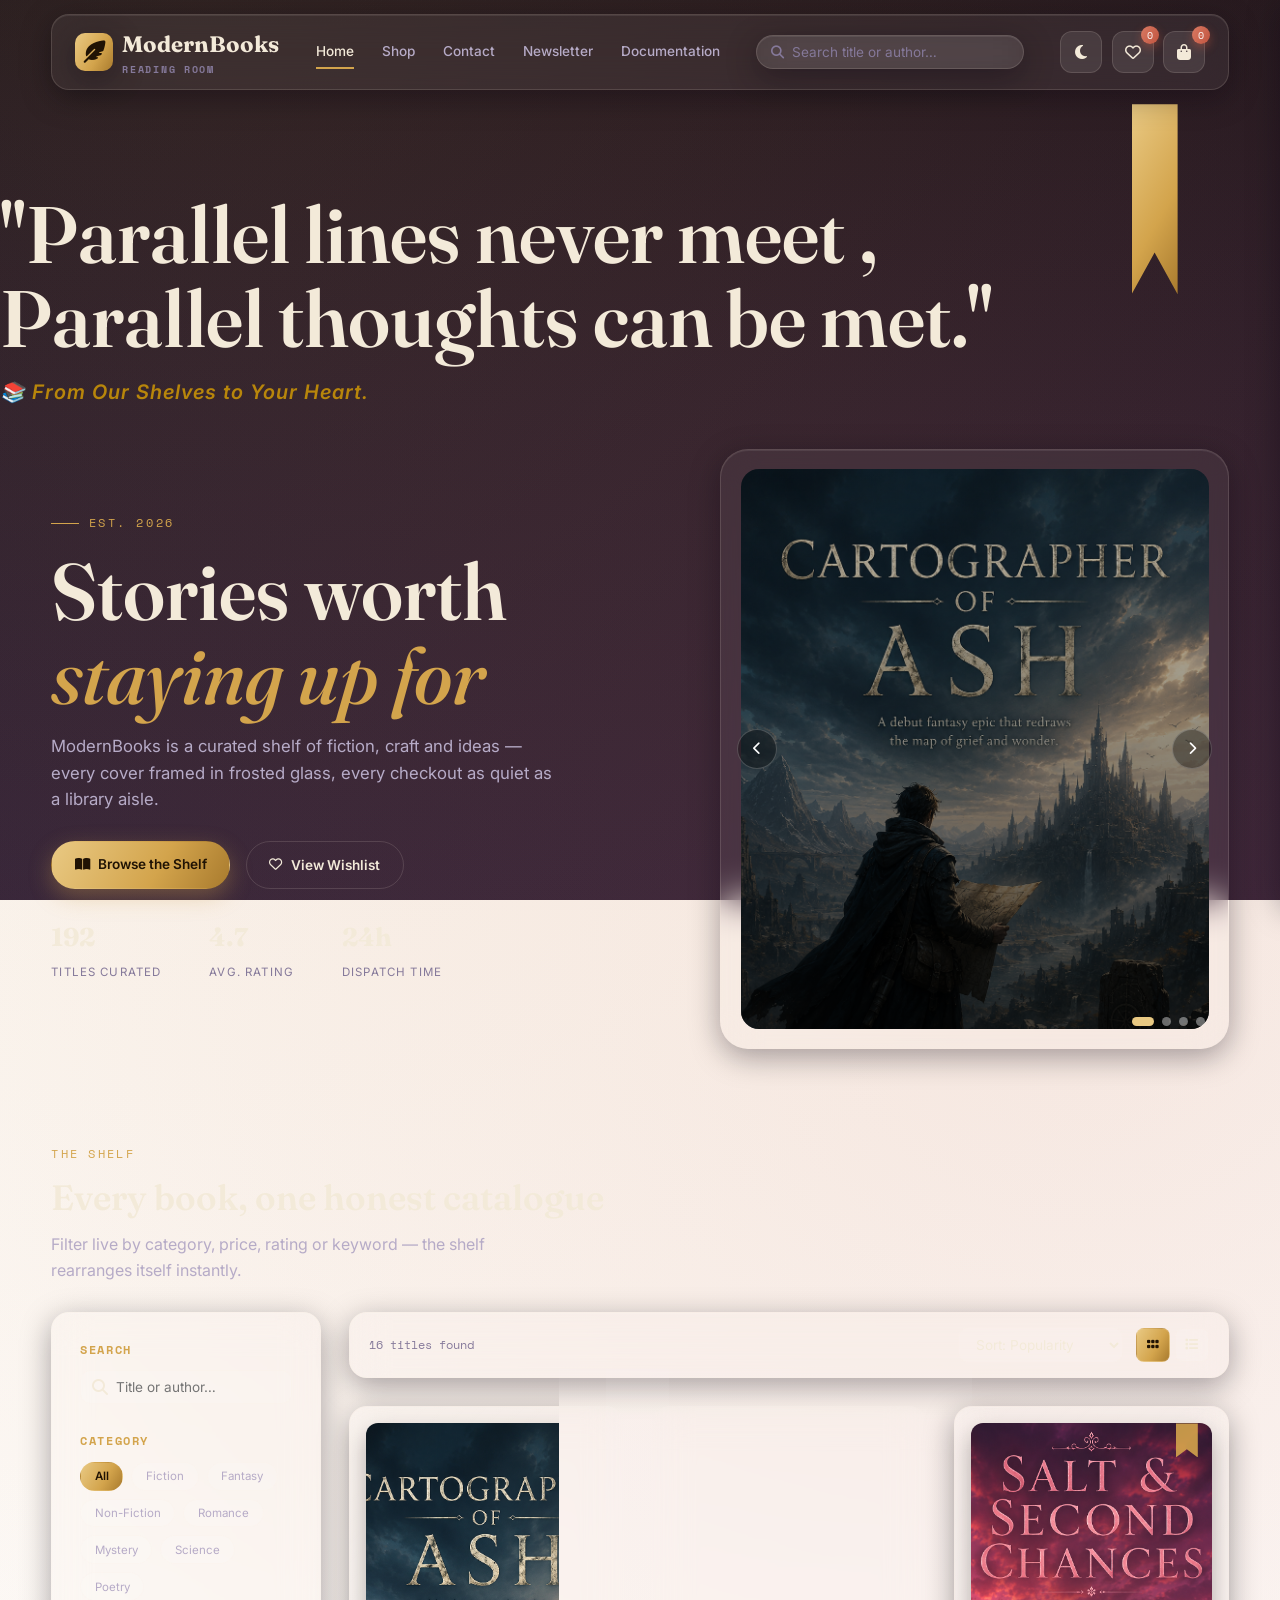
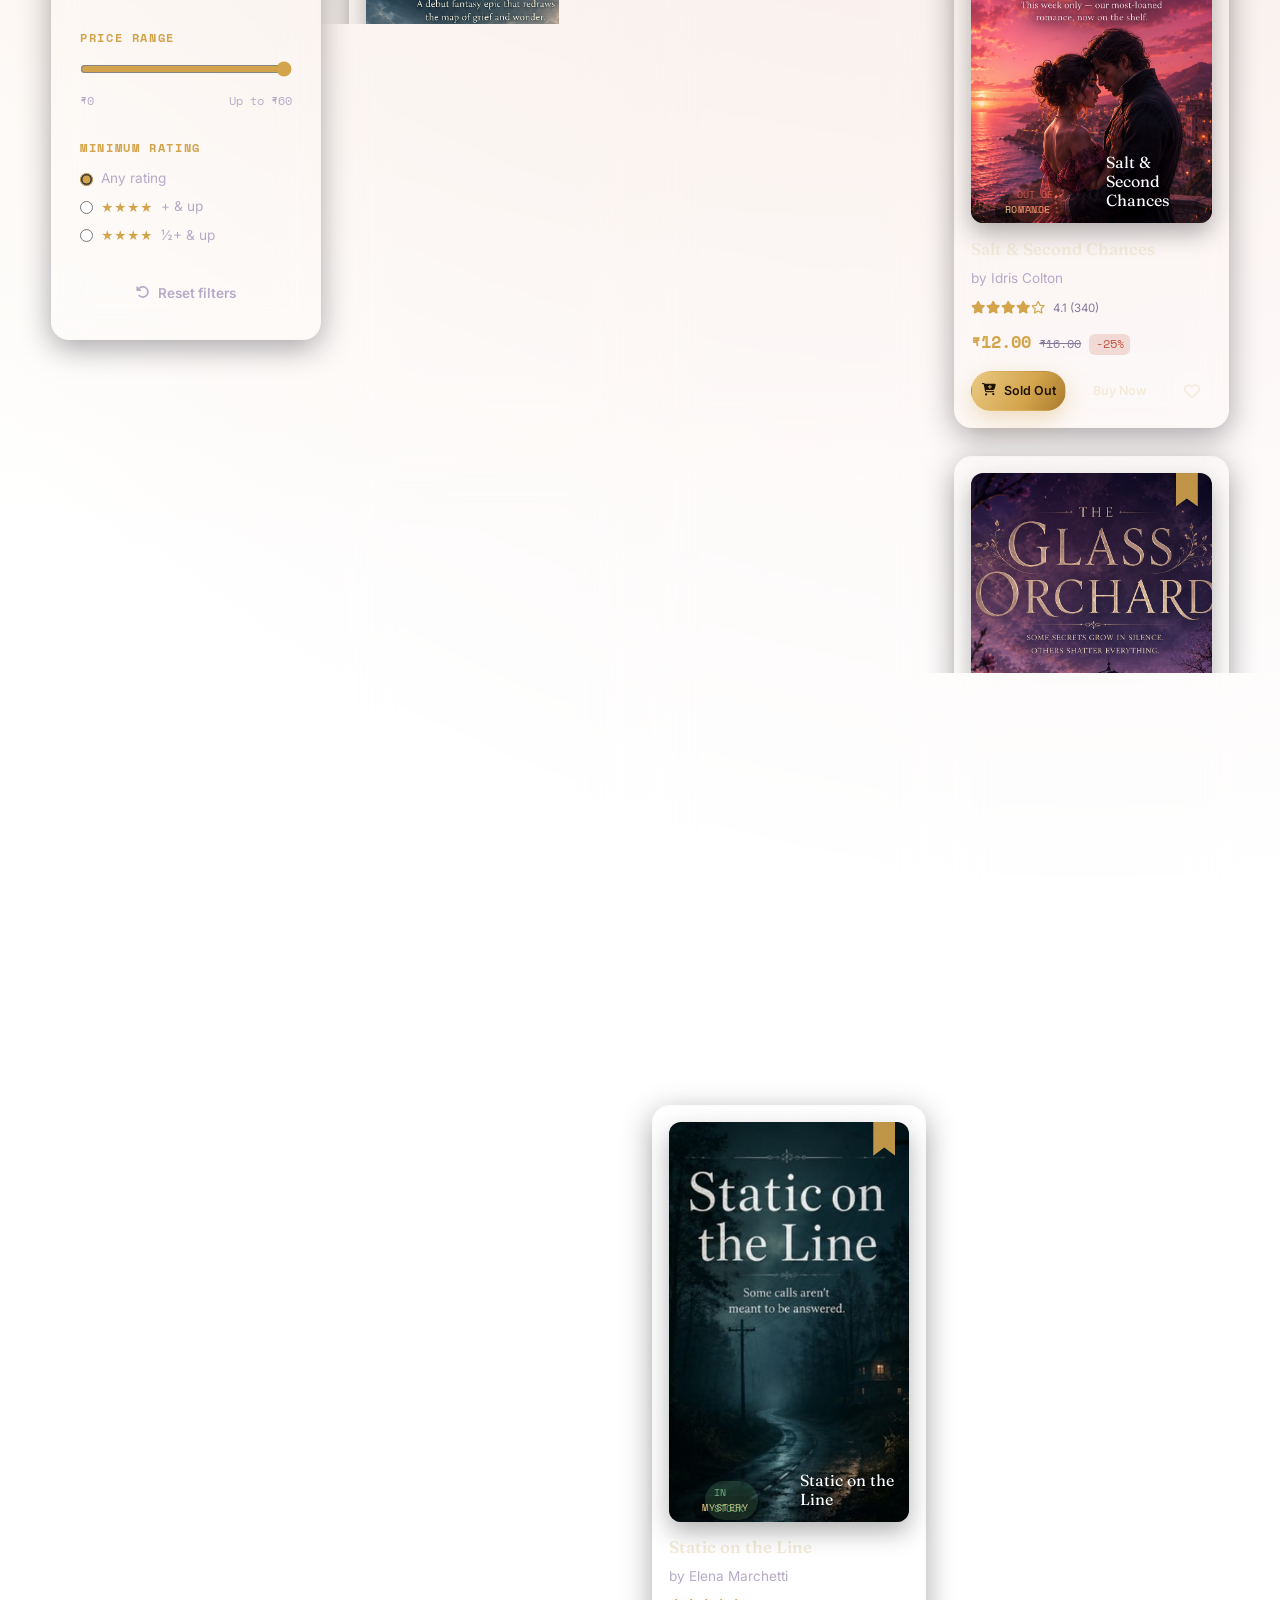
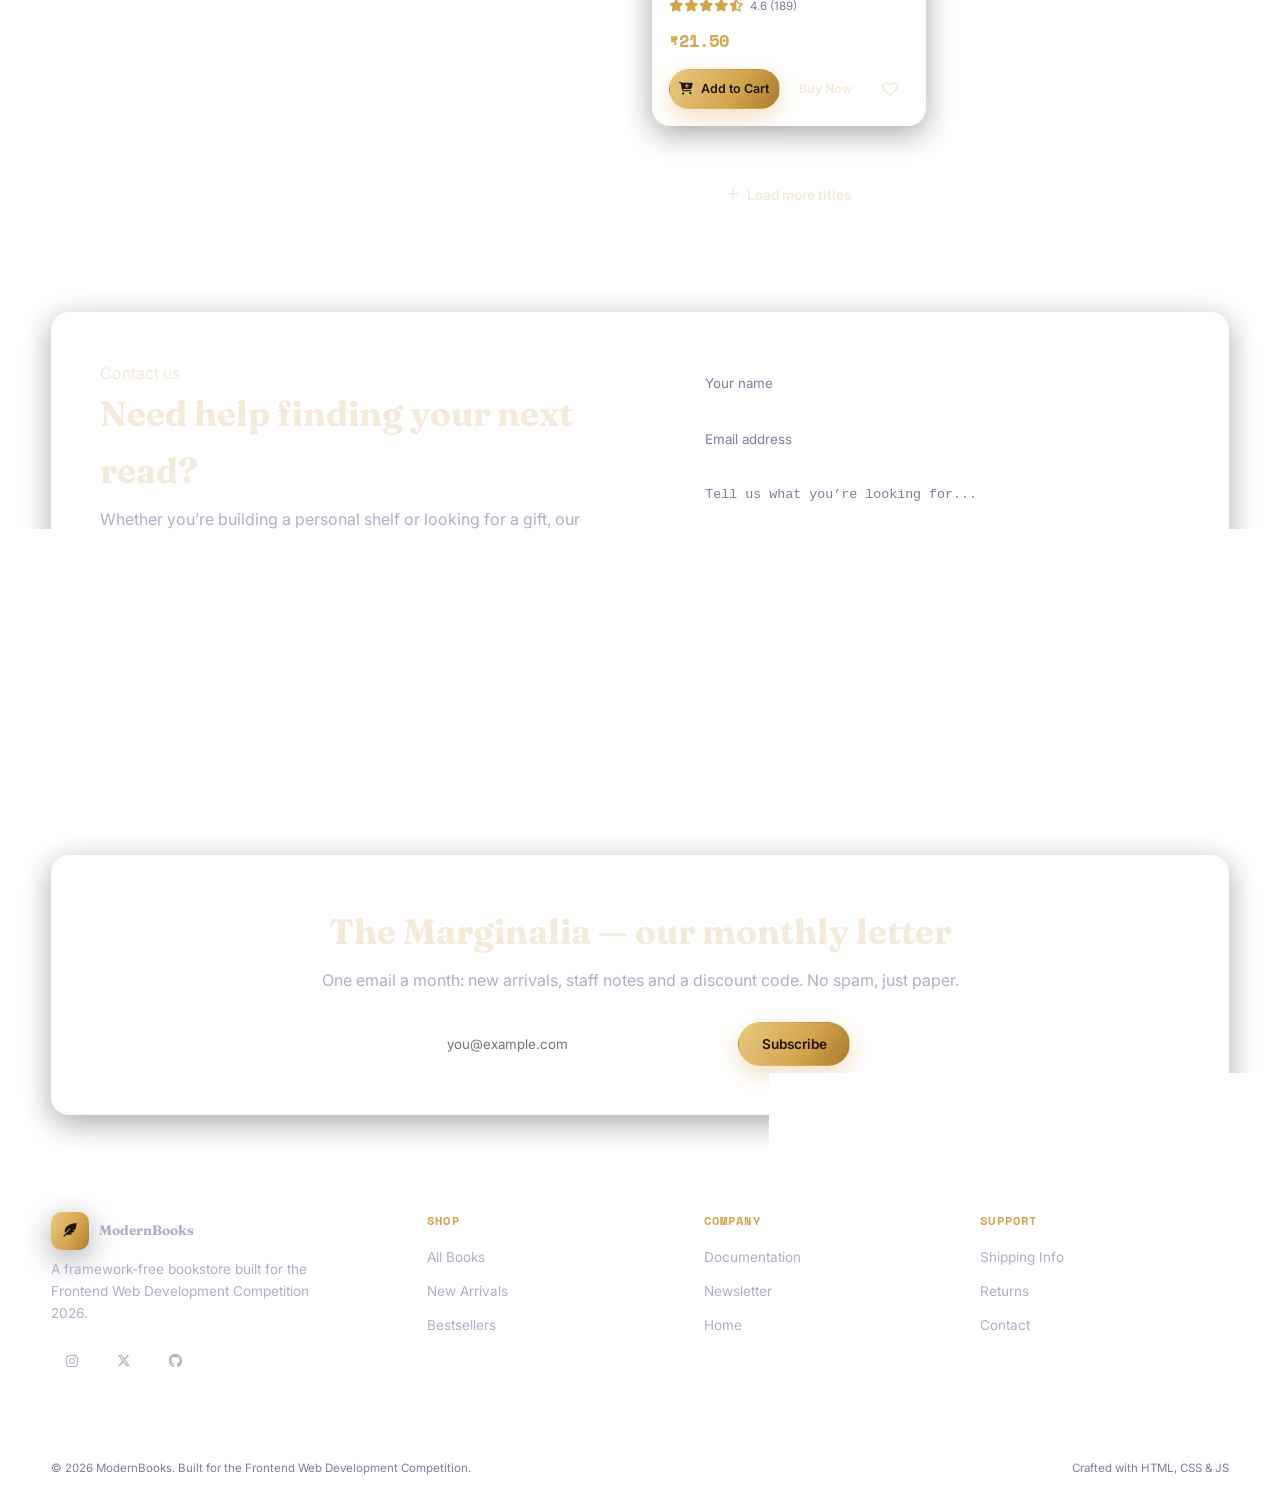
==== commit 53e26b99: "Fix punctuation in hero section heading" ====
--- a/index.html
+++ b/index.html
@@ -74,7 +74,7 @@
 <section class="hero" id="hero">
   <div class="spine-ribbon" aria-hidden="true"></div>
      <div class="hero-content">
-    <h1>Parallel lines never meet , <br><span>Parallel thoughts can be met</span></h1>
+    <h1>"Parallel lines never meet , <br><span>Parallel thoughts can be met."</span></h1>
     
     <p class="tagline">📚 From Our Shelves to Your Heart.</p>
     
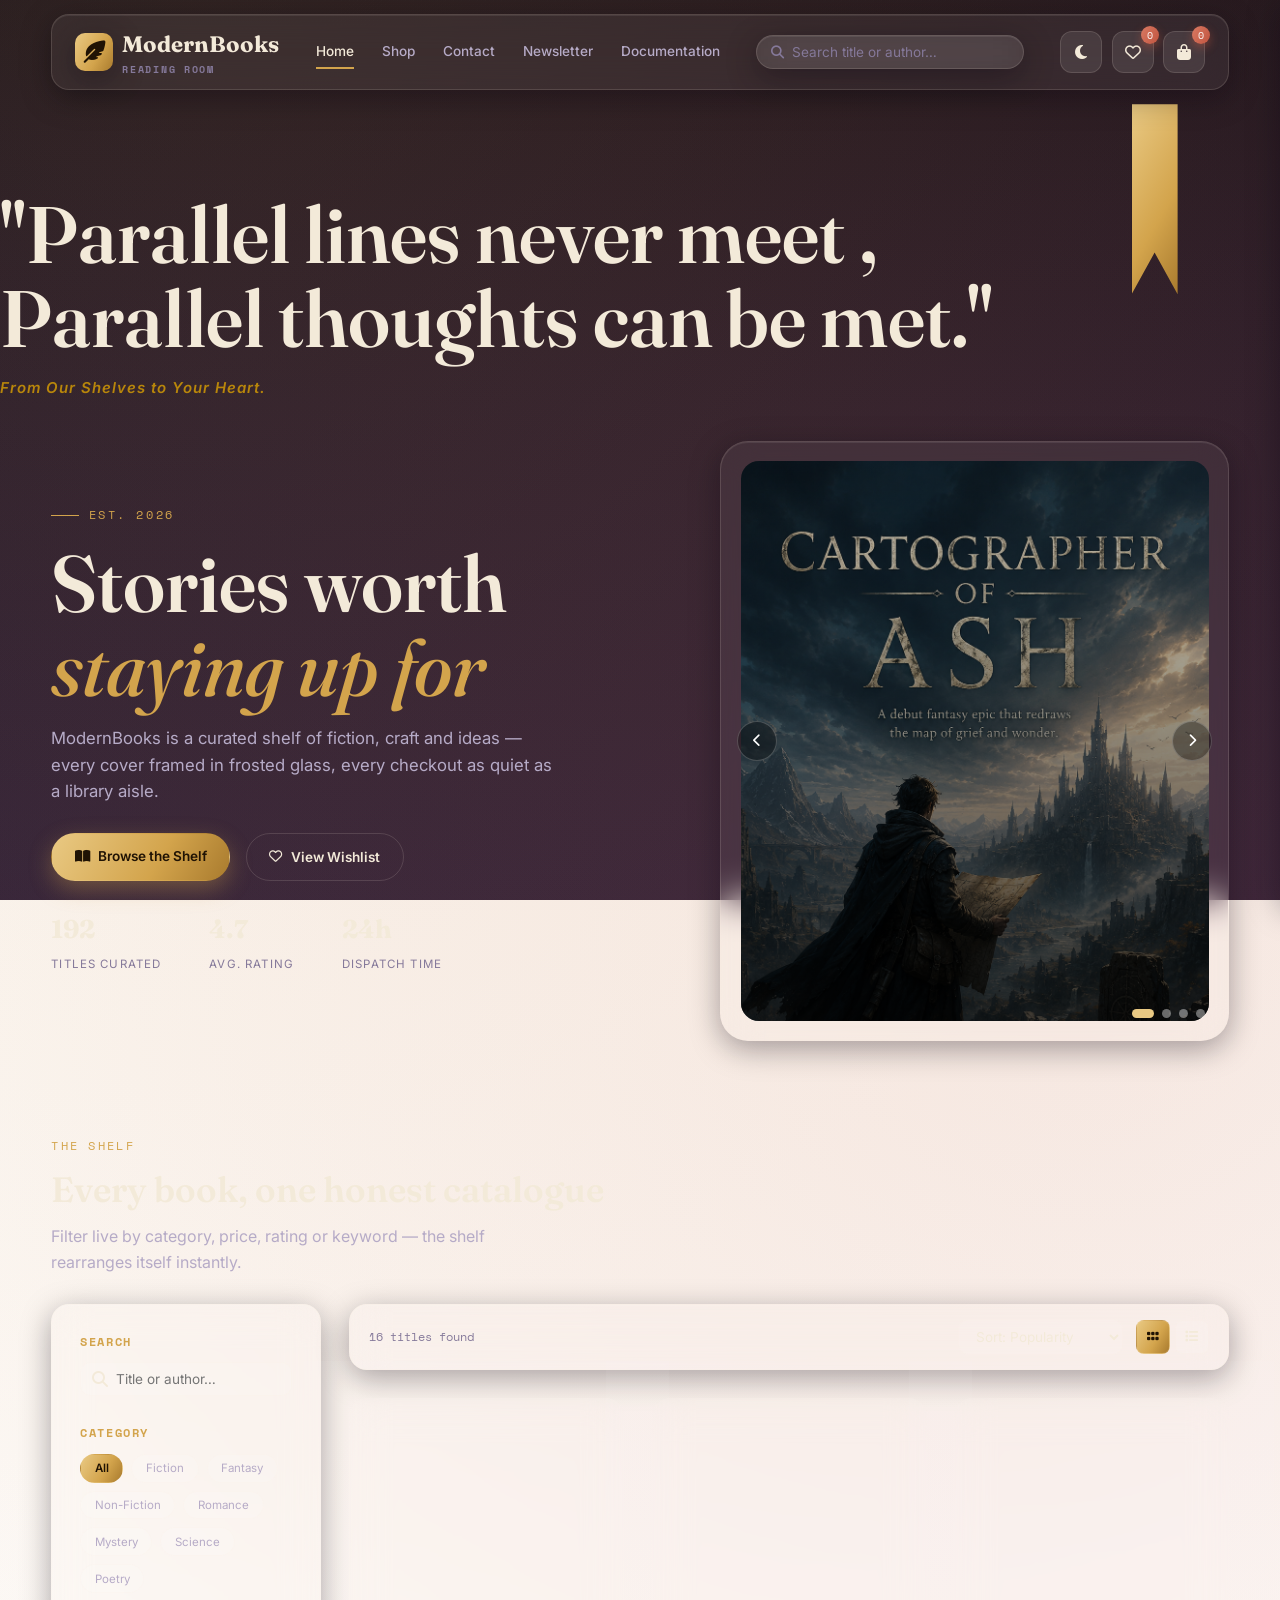
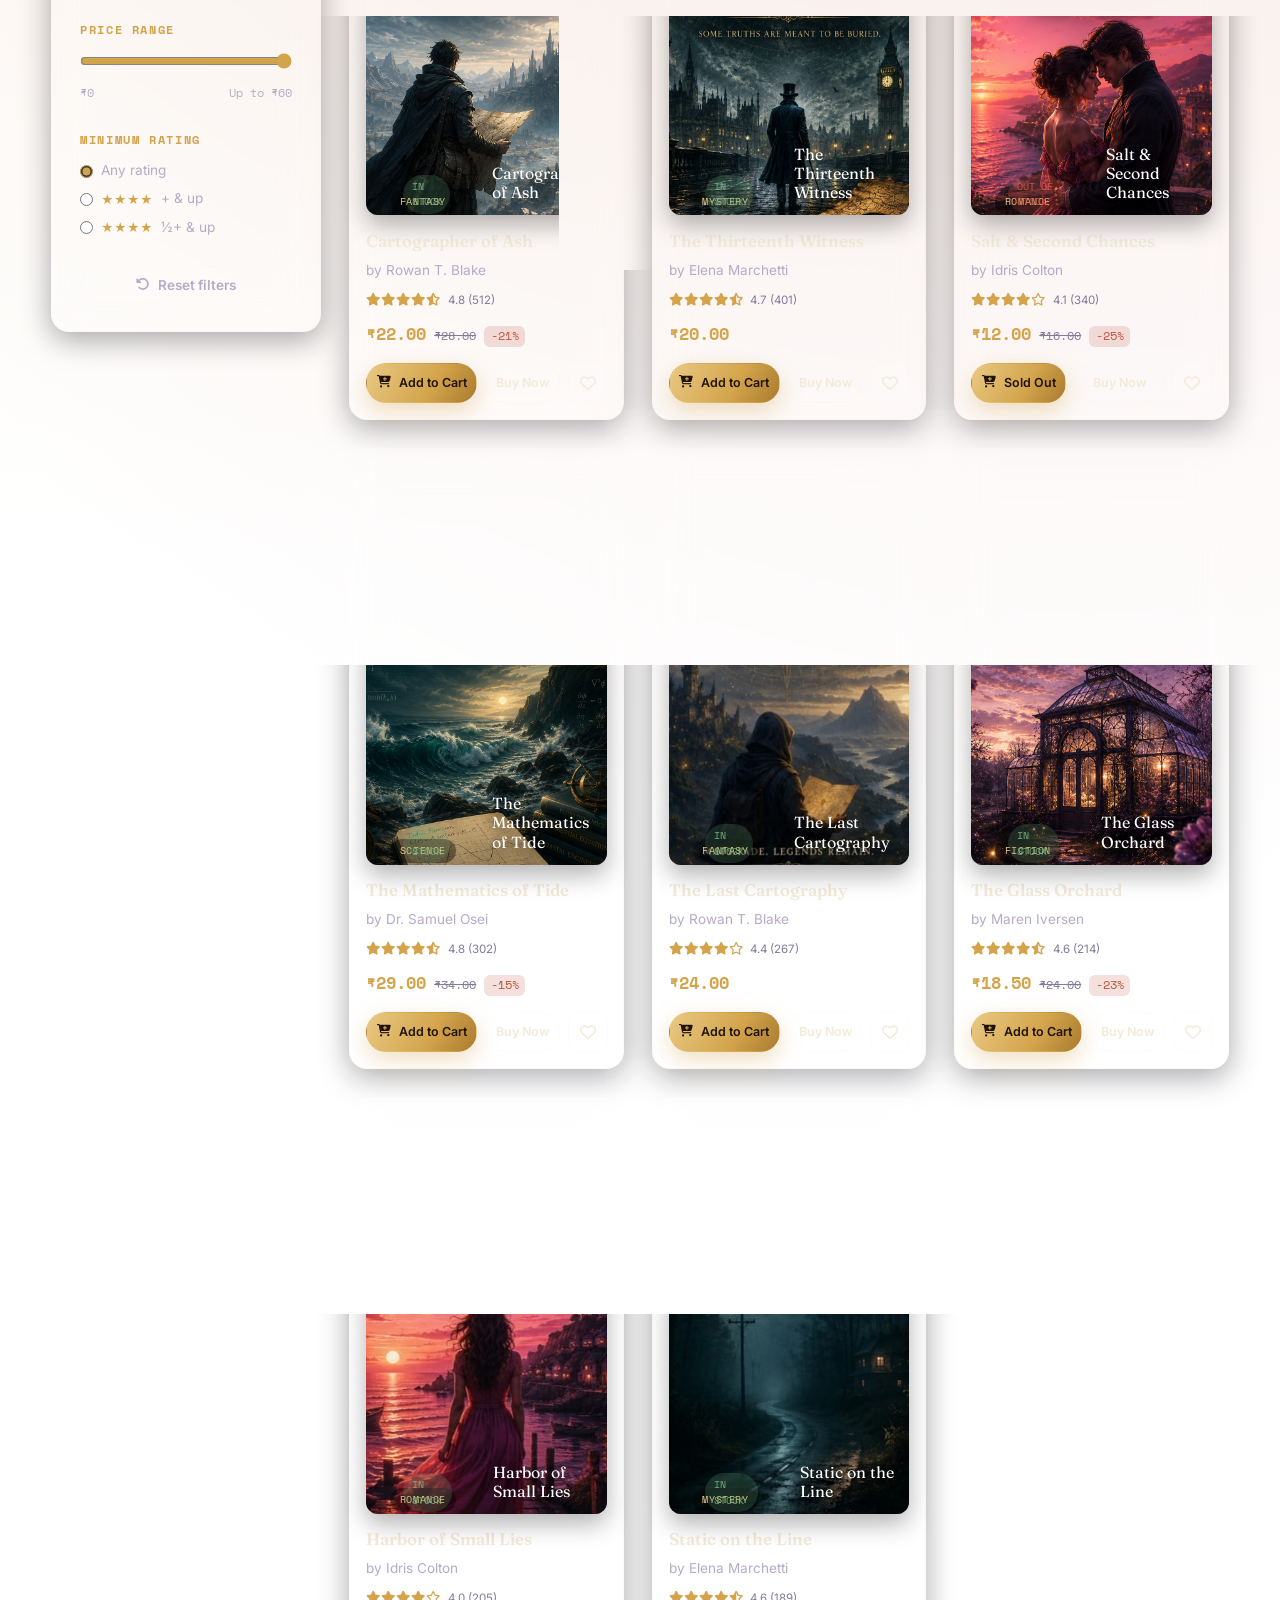
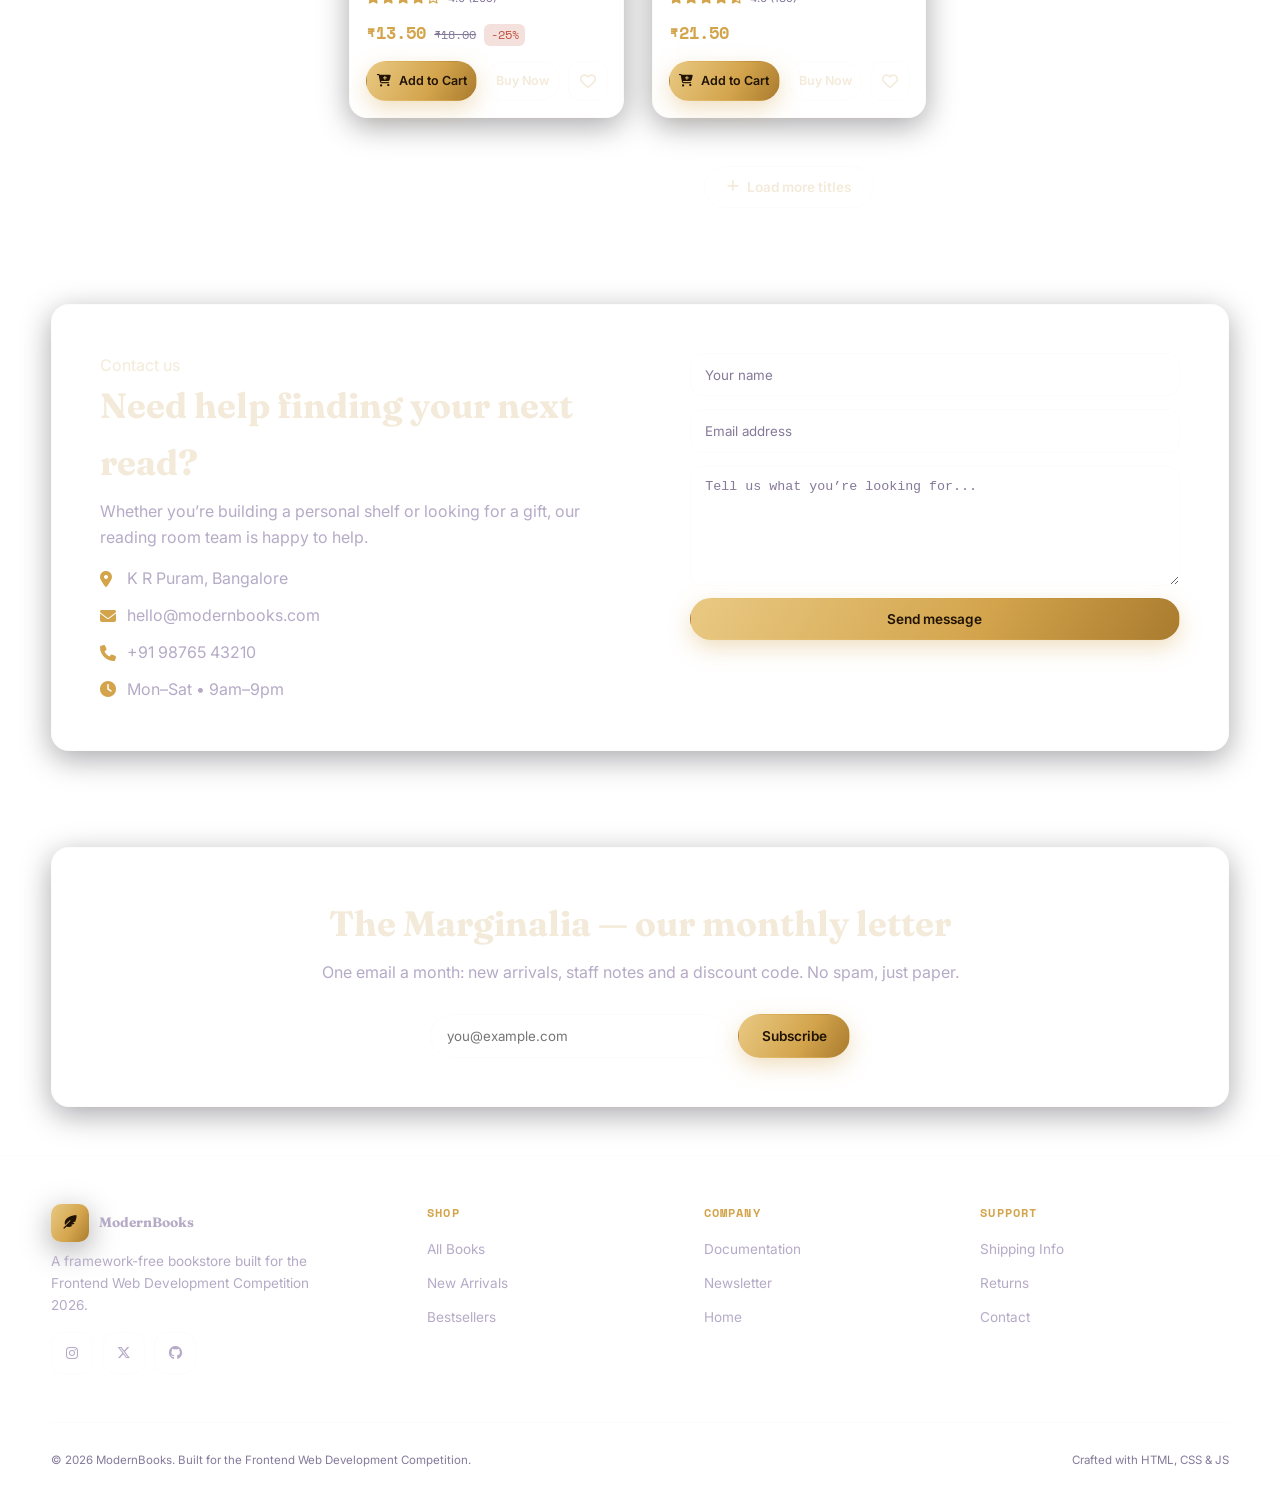
==== commit 3b03f761: "Remove emoji from tagline in index.html" ====
--- a/index.html
+++ b/index.html
@@ -76,7 +76,7 @@
      <div class="hero-content">
     <h1>"Parallel lines never meet , <br><span>Parallel thoughts can be met."</span></h1>
     
-    <p class="tagline">📚 From Our Shelves to Your Heart.</p>
+    <p class="tagline"> From Our Shelves to Your Heart.</p>
     
  <br>
 
--- a/css/style.css
+++ b/css/style.css
@@ -382,7 +382,7 @@
   overflow: hidden;
 }
 .tagline{
-    font-size: 20px;
+    font-size: 15px;
     color: #b8860b;
     font-style: italic;
     font-weight: 600;
